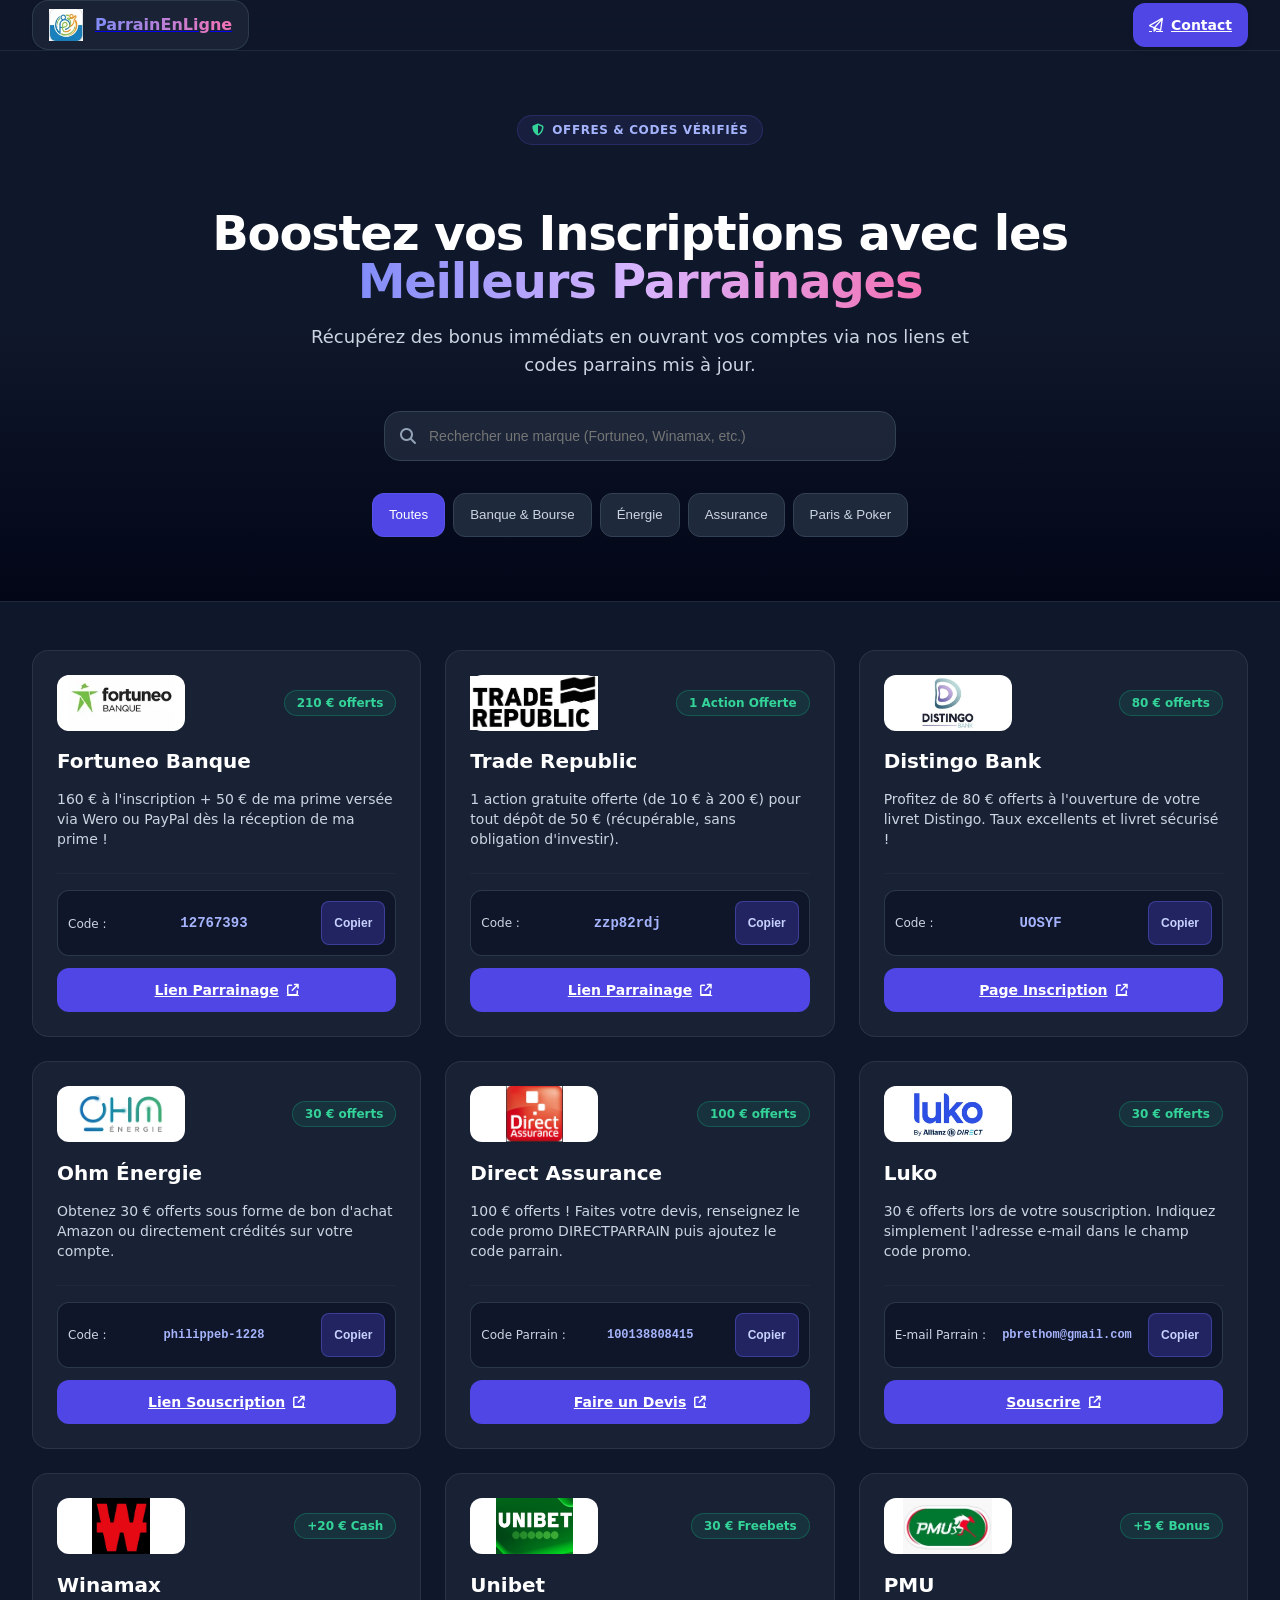
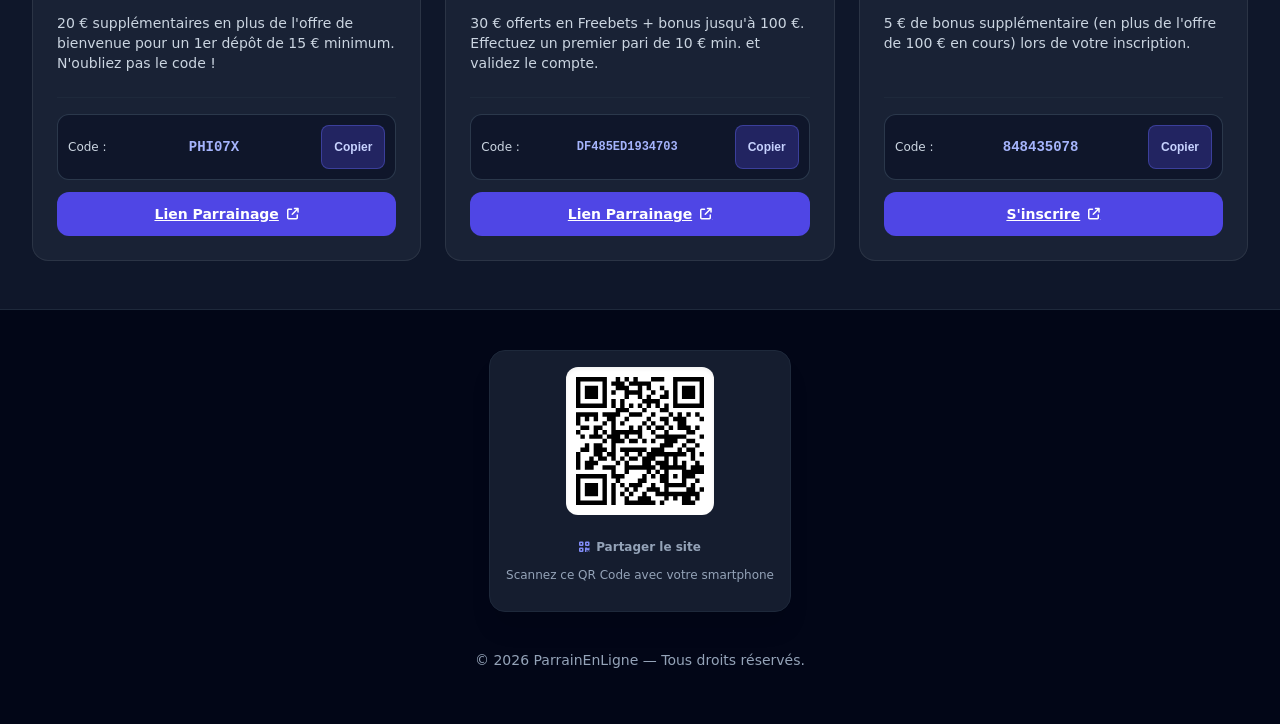
==== index.html @ a060538c "Add files via upload" ====
<!DOCTYPE html>
<html lang="fr" class="scroll-smooth">
<head>
    <meta charset="UTF-8">
    <meta name="viewport" content="width=device-width, initial-scale=1.0">
    <meta name="theme-color" content="#0f172a">
    <meta name="robots" content="index, follow, max-image-preview:large, max-snippet:-1, max-video-preview:-1">
    
    <!-- Sécurité CSP structurée -->
    <meta http-equiv="Content-Security-Policy" content="default-src 'self'; script-src 'self' 'unsafe-inline'; style-src 'self' 'unsafe-inline' https://fonts.googleapis.com https://cdnjs.cloudflare.com; font-src 'self' https://fonts.gstatic.com https://cdnjs.cloudflare.com; img-src 'self' data: https:;">
    
    <!-- URL Canonique & Favicon -->
    <link rel="canonical" href="https://pbrethomnoosfr-svg.github.io/parrainenligne/">
    <link rel="icon" href="Pictures/MonLogo_parrainenligne.webp" type="image/webp">
        
    <title>ParrainEnLigne — Codes Parrains &amp; Liens de Parrainage Vérifiés</title>
    
    <meta name="description" content="Trouvez les meilleurs codes parrains et liens de parrainage vérifiés. Obtenez des primes d'inscription et bonus exclusifs sur Fortuneo, Trade Republic, Winamax, etc.">
    <meta name="keywords" content="parrainage, codes parrains, liens de parrainage, offre de parrainage, code parrainage, bonus parrainage, parrainage en ligne, bons plans parrainage">
    
    <meta property="og:type" content="website">
    <meta property="og:locale" content="fr_FR">
    <meta property="og:site_name" content="ParrainEnLigne">
    <meta property="og:title" content="ParrainEnLigne — Codes Parrains &amp; Liens de Parrainage Vérifiés">
    <meta property="og:description" content="Profitez des meilleurs bonus d'inscription grâce à nos codes parrains et liens de parrainage vérifiés à 100 %.">
    <meta property="og:url" content="https://pbrethomnoosfr-svg.github.io/parrainenligne/">
    
    <!-- Preload LCP Logo -->
    <link rel="preload" as="image" href="Pictures/MonLogo_parrainenligne.webp" type="image/webp">

    <!-- Préconnexions CDN -->
    <link rel="preconnect" href="https://fonts.googleapis.com">
    <link rel="preconnect" href="https://fonts.gstatic.com" crossorigin>
    <link rel="preconnect" href="https://cdnjs.cloudflare.com">

    <!-- Chargement Asynchrone des Polices et Icônes -->
    <link rel="stylesheet" href="https://fonts.googleapis.com/css2?family=Plus+Jakarta+Sans:wght@400;500;600;700;800&amp;display=swap" media="print" onload="this.media='all'">
    <noscript><link rel="stylesheet" href="https://fonts.googleapis.com/css2?family=Plus+Jakarta+Sans:wght@400;500;600;700;800&amp;display=swap"></noscript>

    <link rel="stylesheet" href="https://cdnjs.cloudflare.com/ajax/libs/font-awesome/6.4.0/css/all.min.css" media="print" onload="this.media='all'">
    <noscript><link rel="stylesheet" href="https://cdnjs.cloudflare.com/aria/libs/font-awesome/6.4.0/css/all.min.css"></noscript>

    <!-- Données Structurées JSON-LD -->
    <script type="application/ld+json">
    {
      "@context": "https://schema.org",
      "@type": "WebSite",
      "name": "ParrainEnLigne",
      "url": "https://pbrethomnoosfr-svg.github.io/parrainenligne/",
      "description": "Plateforme de codes parrains, offres et liens de parrainage vérifiés.",
      "inLanguage": "fr-FR"
    }
    </script>

    <!-- CSS critique inliné -->
    <style>
        *, ::before, ::after { box-sizing: border-box; border-width: 0; border-style: solid; border-color: #e2e8f0; }
        html { line-height: 1.5; -webkit-text-size-adjust: 100%; font-family: 'Plus Jakarta Sans', system-ui, -apple-system, sans-serif; }
        body { margin: 0; line-height: inherit; background-color: #0f172a; color: #f1f5f9; min-height: 100vh; display: flex; flex-direction: column; }
        .scroll-smooth { scroll-behavior: smooth; }
        .glass-card { background: rgba(30, 41, 59, 0.7); backdrop-filter: blur(12px); -webkit-backdrop-filter: blur(12px); border: 1px solid rgba(255, 255, 255, 0.08); }
        .toast { transform: translateY(100%); opacity: 0; transition: all 0.3s cubic-bezier(0.68, -0.55, 0.265, 1.55); }
        .toast.show { transform: translateY(0); opacity: 1; }
        
        /* Cibles tactiles optimisées mobile (A11y) */
        .touch-target { min-height: 44px; display: inline-flex; align-items: center; justify-content: center; }

        /* Utilitaires CSS */
        .fixed { position: fixed; } .sticky { position: sticky; } .relative { position: relative; } .absolute { position: absolute; }
        .top-0 { top: 0; } .bottom-6 { bottom: 1.5rem; } .right-6 { right: 1.5rem; } .left-4 { left: 1rem; } .top-1\/2 { top: 50%; } .-translate-y-1\/2 { transform: translateY(-50%); }
        .z-10 { z-index: 10; } .z-40 { z-index: 40; } .z-50 { z-index: 50; }
        .flex { display: flex; } .inline-flex { display: inline-flex; } .grid { display: grid; } .hidden { display: none; }
        .flex-col { flex-direction: column; } .flex-wrap { flex-wrap: wrap; } .flex-1 { flex: 1 1 0%; }
        .items-center { align-items: center; } .justify-between { justify-content: space-between; } .justify-center { justify-content: center; }
        .gap-1\.5 { gap: 0.375rem; } .gap-2 { gap: 0.5rem; } .gap-3 { gap: 0.75rem; } .gap-6 { gap: 1.5rem; }
        .w-full { width: 100%; } .w-auto { width: auto; } .w-32 { width: 8rem; } .h-8 { height: 2rem; } .h-14 { height: 3.5rem; } .h-32 { height: 8rem; } .min-h-screen { min-height: 100vh; }
        .max-w-xs { max-width: 20rem; } .max-w-lg { max-width: 32rem; } .max-w-2xl { max-width: 42rem; } .max-w-7xl { max-width: 80rem; } .mx-auto { margin-left: auto; margin-right: auto; }
        .p-2 { padding: 0.5rem; } .p-2\.5 { padding: 0.625rem; } .p-4 { padding: 1rem; } .p-6 { padding: 1.5rem; }
        .px-3 { padding-left: 0.75rem; padding-right: 0.75rem; } .px-3\.5 { padding-left: 0.875rem; padding-right: 0.875rem; } .px-4 { padding-left: 1rem; padding-right: 1rem; } .px-5 { padding-left: 1.25rem; padding-right: 1.25rem; }
        .py-1 { padding-top: 0.25rem; padding-bottom: 0.25rem; } .py-1\.5 { padding-top: 0.375rem; padding-bottom: 0.375rem; } .py-2 { padding-top: 0.5rem; padding-bottom: 0.5rem; } .py-2\.5 { padding-top: 0.625rem; padding-bottom: 0.625rem; } .py-3 { padding-top: 0.75rem; padding-bottom: 0.75rem; } .py-3\.5 { padding-top: 0.875rem; padding-bottom: 0.875rem; } .py-10 { padding-top: 2.5rem; padding-bottom: 2.5rem; } .py-12 { padding-top: 3rem; padding-bottom: 3rem; }
        .pt-4 { padding-top: 1rem; } .pl-11 { padding-left: 2.75rem; } .pr-4 { padding-right: 1rem; }
        .mb-2 { margin-bottom: 0.5rem; } .mb-4 { margin-bottom: 1rem; } .mb-6 { margin-bottom: 1.5rem; } .mb-8 { margin-bottom: 2rem; } .mt-0\.5 { margin-top: 0.125rem; }
        .space-y-3 > :not([hidden]) ~ :not([hidden]) { margin-top: 0.75rem; }
        .bg-slate-900 { background-color: #0f172a; } .bg-slate-900\/80 { background-color: rgba(15, 23, 42, 0.8); } .bg-slate-900\/90 { background-color: rgba(15, 23, 42, 0.9); }
        .bg-slate-950 { background-color: #020617; } .bg-slate-800 { background-color: #1e293b; } .bg-slate-800\/80 { background-color: rgba(30, 41, 59, 0.8); } .bg-slate-800\/90 { background-color: rgba(30, 41, 59, 0.9); }
        .bg-white { background-color: #ffffff; } .bg-indigo-600 { background-color: #4f46e5; } .bg-indigo-600\/30 { background-color: rgba(79, 70, 229, 0.3); } .bg-indigo-500\/10 { background-color: rgba(99, 102, 241, 0.1); } .bg-emerald-500 { background-color: #10b981; } .bg-emerald-500\/10 { background-color: rgba(16, 185, 129, 0.1); }
        .hover\:bg-indigo-500:hover { background-color: #6366f1; } .hover\:bg-indigo-600\/50:hover { background-color: rgba(79, 70, 229, 0.5); } .hover\:bg-slate-800:hover { background-color: #1e293b; } .hover\:bg-slate-700:hover { background-color: #334155; }
        .border { border-width: 1px; } .border-b { border-bottom-width: 1px; } .border-t { border-top-width: 1px; }
        .border-slate-800 { border-color: #1e293b; } .border-slate-700 { border-color: #334155; } .border-slate-700\/80 { border-color: rgba(51, 65, 85, 0.8); }
        .border-indigo-500\/20 { border-color: rgba(99, 102, 241, 0.2); } .border-indigo-500\/40 { border-color: rgba(99, 102, 241, 0.4); } .hover\:border-indigo-500\/50:hover { border-color: rgba(99, 102, 241, 0.5); }
        .border-emerald-500\/30 { border-color: rgba(16, 185, 129, 0.3); } .border-emerald-400\/30 { border-color: rgba(52, 211, 153, 0.3); }
        .rounded-lg { border-radius: 0.5rem; } .rounded-xl { border-radius: 0.75rem; } .rounded-2xl { border-radius: 1rem; } .rounded-full { border-radius: 9999px; }
        .text-xs { font-size: 0.75rem; line-height: 1rem; } .text-sm { font-size: 0.875rem; line-height: 1.25rem; } .text-base { font-size: 1rem; line-height: 1.5rem; } .text-lg { font-size: 1.125rem; line-height: 1.75rem; } .text-xl { font-size: 1.25rem; line-height: 1.75rem; } .text-3xl { font-size: 1.875rem; line-height: 2.25rem; }
        .font-semibold { font-weight: 600; } .font-bold { font-weight: 700; } .font-extrabold { font-weight: 800; } .font-mono { font-family: ui-monospace, SFMono-Regular, Menlo, Monaco, Consolas, monospace; }
        .uppercase { text-transform: uppercase; } .tracking-wider { letter-spacing: 0.05em; } .tracking-tight { letter-spacing: -0.025em; } .leading-tight { line-height: 1.25; } .text-center { text-align: center; }
        .text-white { color: #ffffff; } .text-slate-100 { color: #f1f5f9; } .text-slate-300 { color: #cbd5e1; } .text-slate-400 { color: #94a3b8; } .text-slate-500 { color: #64748b; } .text-indigo-200 { color: #c7d2fe; } .text-indigo-300 { color: #a5b4fc; } .text-indigo-400 { color: #818cf8; } .text-emerald-400 { color: #34d399; }
        .hover\:text-indigo-400:hover { color: #818cf8; }
        .bg-gradient-to-b { background-image: linear-gradient(to bottom, var(--tw-gradient-stops)); }
        .bg-gradient-to-r { background-image: linear-gradient(to right, var(--tw-gradient-stops)); }
        .from-slate-900 { --tw-gradient-from: #0f172a; --tw-gradient-stops: var(--tw-gradient-from), var(--tw-gradient-to, rgba(15, 23, 42, 0)); }
        .via-slate-900\/90 { --tw-gradient-stops: var(--tw-gradient-from), rgba(15, 23, 42, 0.9), var(--tw-gradient-to, rgba(15, 23, 42, 0)); }
        .to-slate-950 { --tw-gradient-to: #020617; }
        .from-indigo-400 { --tw-gradient-from: #818cf8; --tw-gradient-stops: var(--tw-gradient-from), var(--tw-gradient-to, rgba(129, 140, 248, 0)); }
        .via-purple-300 { --tw-gradient-stops: var(--tw-gradient-from), #d8b4fe, var(--tw-gradient-to, rgba(216, 180, 254, 0)); }
        .to-pink-400 { --tw-gradient-to: #f472b6; }
        .bg-clip-text { -webkit-background-clip: text; background-clip: text; } .text-transparent { color: transparent; }
        .shadow-sm { box-shadow: 0 1px 2px 0 rgba(0, 0, 0, 0.05); } .shadow-md { box-shadow: 0 4px 6px -1px rgba(0, 0, 0, 0.1); } .shadow-xl { box-shadow: 0 20px 25px -5px rgba(0, 0, 0, 0.1); } .shadow-2xl { box-shadow: 0 25px 50px -12px rgba(0, 0, 0, 0.25); } .shadow-inner { box-shadow: inset 0 2px 4px 0 rgba(0,0,0,0.06); }
        .backdrop-blur-md { backdrop-filter: blur(12px); -webkit-backdrop-filter: blur(12px); }
        .transition { transition-property: color, background-color, border-color, transform, opacity; transition-duration: 150ms; } .duration-300 { transition-duration: 300ms; }
        .object-contain { object-fit: contain; } .sr-only { position: absolute; width: 1px; height: 1px; padding: 0; margin: -1px; overflow: hidden; clip: rect(0, 0, 0, 0); border: 0; }
        .focus\:outline-none:focus { outline: 2px solid transparent; outline-offset: 2px; }
        .focus\:border-indigo-500:focus { border-color: #6366f1; }
        .focus\:ring-2:focus { box-shadow: 0 0 0 2px rgba(99, 102, 241, 0.3); }

        @media (min-width: 640px) {
            .sm\:inline { display: inline; }
            .sm\:px-6 { padding-left: 1.5rem; padding-right: 1.5rem; }
            .sm\:text-5xl { font-size: 3rem; line-height: 1; }
            .sm\:text-sm { font-size: 0.875rem; line-height: 1.25rem; }
            .sm\:text-lg { font-size: 1.125rem; line-height: 1.75rem; }
        }
        @media (min-width: 768px) {
            .md\:flex { display: flex; }
            .md\:grid-cols-2 { grid-template-columns: repeat(2, minmax(0, 1fr)); }
        }
        @media (min-width: 1024px) {
            .lg\:px-8 { padding-left: 2rem; padding-right: 2rem; }
            .lg\:py-16 { padding-top: 4rem; padding-bottom: 4rem; }
            .lg\:grid-cols-3 { grid-template-columns: repeat(3, minmax(0, 1fr)); }
        }
    </style>
</head>
<body class="bg-slate-900 font-sans text-slate-100 min-h-screen flex flex-col">

    <!-- Notification Toast -->
    <div id="toast" class="toast fixed bottom-6 right-6 z-50 bg-emerald-500 text-white px-5 py-3 rounded-2xl shadow-2xl flex items-center gap-3 font-semibold text-sm border border-emerald-400/30" role="status" aria-live="polite">
        <i class="fa-solid fa-circle-check text-lg" aria-hidden="true"></i>
        <span id="toast-message">Code copié !</span>
    </div>

    <!-- Header -->
    <header class="border-b border-slate-800 bg-slate-900/80 backdrop-blur-md sticky top-0 z-40">
        <div class="max-w-7xl mx-auto px-4 sm:px-6 lg:px-8 h-20 flex items-center justify-between">
            <a href="https://pbrethomnoosfr-svg.github.io/parrainenligne/" aria-label="Page d'accueil ParrainEnLigne" class="flex items-center gap-3 bg-slate-800/80 hover:bg-slate-800 border border-slate-700/80 px-4 py-2 rounded-2xl transition shadow-sm touch-target">
                <img src="Pictures/MonLogo_parrainenligne.webp" alt="ParrainEnLigne Logo" width="32" height="32" fetchpriority="high" decoding="async" class="h-8 w-auto object-contain">
                <span class="text-base font-bold bg-gradient-to-r from-indigo-400 to-pink-400 bg-clip-text text-transparent hidden sm:inline">
                    ParrainEnLigne
                </span>
            </a>

            
            <a href="mailto:parrainenligne@gmail.com" class="bg-indigo-600 hover:bg-indigo-500 text-white px-4 py-2.5 rounded-xl text-sm font-bold transition shadow-md shadow-indigo-600/20 flex items-center gap-2 touch-target">
                <i class="fa-regular fa-paper-plane" aria-hidden="true"></i>
                <span class="hidden sm:inline">Contact</span>
            </a>
        </div>
    </header>

    <!-- Hero Section -->
    <section class="relative py-12 lg:py-16 border-b border-slate-800 bg-gradient-to-b from-slate-900 via-slate-900/90 to-slate-950">
        <div class="max-w-7xl mx-auto px-4 sm:px-6 lg:px-8 text-center relative z-10">
            <div class="inline-flex items-center gap-2 px-3.5 py-1.5 rounded-full bg-indigo-500/10 border border-indigo-500/20 text-indigo-300 text-xs font-bold uppercase tracking-wider mb-6">
                <i class="fa-solid fa-shield-halved text-emerald-400" aria-hidden="true"></i>
                Offres &amp; Codes Vérifiés
            </div>
            
            <h1 class="text-3xl sm:text-5xl font-extrabold text-white tracking-tight leading-tight mb-4">
                Boostez vos Inscriptions avec les <br class="hidden sm:inline">
                <span class="bg-gradient-to-r from-indigo-400 via-purple-300 to-pink-400 bg-clip-text text-transparent">
                    Meilleurs Parrainages
                </span>
            </h1>
            
            <p class="text-base sm:text-lg text-slate-300 max-w-2xl mx-auto mb-8">
                Récupérez des bonus immédiats en ouvrant vos comptes via nos liens et codes parrains mis à jour.
            </p>

            <!-- Barre de Recherche -->
            <div class="max-w-lg mx-auto relative mb-8">
                <label for="searchInput" class="sr-only">Rechercher une marque</label>
                <i class="fa-solid fa-magnifying-glass absolute left-4 top-1/2 -translate-y-1/2 text-slate-400" aria-hidden="true"></i>
                <input type="text" id="searchInput" placeholder="Rechercher une marque (Fortuneo, Winamax, etc.)" class="w-full bg-slate-800/90 border border-slate-700 text-white placeholder-slate-400 rounded-2xl py-3.5 pl-11 pr-4 focus:outline-none focus:border-indigo-500 focus:ring-2 focus:ring-indigo-500/30 transition text-sm">
            </div>

            <!-- Filtres par catégorie (A11y: role="group") -->
            <div class="flex flex-wrap justify-center gap-2 text-xs sm:text-sm font-semibold" role="group" aria-label="Filtres par catégorie">
                <button type="button" data-category="all" aria-pressed="true" class="filter-btn active bg-indigo-600 text-white px-4 py-2 rounded-xl border border-indigo-500/40 transition touch-target">
                    Toutes
                </button>
                <button type="button" data-category="banque" aria-pressed="false" class="filter-btn bg-slate-800 text-slate-300 hover:bg-slate-700 px-4 py-2 rounded-xl border border-slate-700 transition touch-target">
                    Banque &amp; Bourse
                </button>
                <button type="button" data-category="energie" aria-pressed="false" class="filter-btn bg-slate-800 text-slate-300 hover:bg-slate-700 px-4 py-2 rounded-xl border border-slate-700 transition touch-target">
                    Énergie
                </button>
                <button type="button" data-category="assurance" aria-pressed="false" class="filter-btn bg-slate-800 text-slate-300 hover:bg-slate-700 px-4 py-2 rounded-xl border border-slate-700 transition touch-target">
                    Assurance
                </button>
                <button type="button" data-category="jeux" aria-pressed="false" class="filter-btn bg-slate-800 text-slate-300 hover:bg-slate-700 px-4 py-2 rounded-xl border border-slate-700 transition touch-target">
                    Paris &amp; Poker
                </button>
            </div>
        </div>
    </section>

    <!-- Offres -->
    <main class="py-12 max-w-7xl mx-auto px-4 sm:px-6 lg:px-8 flex-1">
        <div class="grid grid-cols-1 md:grid-cols-2 lg:grid-cols-3 gap-6" id="offersGrid">
            
            <!-- Fortuneo -->
            <article class="offer-card glass-card rounded-2xl p-6 flex flex-col justify-between hover:border-indigo-500/50 transition duration-300" data-category="banque">
                <div>
                    <div class="flex items-center justify-between mb-4">
                        <div class="bg-white p-2 rounded-xl w-32 h-14 flex items-center justify-center shadow-sm">
                            <img src="Pictures/fortuneo.webp" alt="Logo Fortuneo Banque" width="128" height="56" loading="lazy" decoding="async" class="max-h-full max-w-full object-contain">
                        </div>
                        <span class="bg-emerald-500/10 text-emerald-400 border border-emerald-500/30 text-xs font-bold px-3 py-1 rounded-full">
                            210 € offerts
                        </span>
                    </div>
                    <h2 class="text-xl font-bold text-white mb-2">Fortuneo Banque</h2>
                    <p class="text-slate-300 text-sm mb-6">
                        160 € à l'inscription + 50 € de ma prime versée via Wero ou PayPal dès la réception de ma prime !
                    </p>
                </div>
                <div class="space-y-3 pt-4 border-t border-slate-800">
                    <div class="bg-slate-900/90 border border-slate-700/80 rounded-xl p-2.5 flex items-center justify-between">
                        <span class="text-xs text-slate-300">Code :</span>
                        <code class="font-mono text-indigo-300 font-bold text-sm">12767393</code>
                        <button type="button" data-copy-code="12767393" data-copy-name="Fortuneo" class="copy-btn bg-indigo-600/30 hover:bg-indigo-600/50 text-indigo-200 text-xs font-bold px-3 py-1.5 rounded-lg border border-indigo-500/40 transition touch-target">
                            Copier
                        </button>
                    </div>
                    <a href="https://mabanque.fortuneo.fr/fr/offres-parrainage/offres-parrainage.jsp?origine=PARRAINAGE&amp;codeParrain=12767393" target="_blank" rel="noopener noreferrer" class="w-full bg-indigo-600 hover:bg-indigo-500 text-white font-bold py-2.5 px-4 rounded-xl text-sm flex items-center justify-center gap-2 transition touch-target">
                        Lien Parrainage <i class="fa-solid fa-arrow-up-right-from-square text-xs" aria-hidden="true"></i>
                    </a>
                </div>
            </article>

            <!-- Trade Republic -->
            <article class="offer-card glass-card rounded-2xl p-6 flex flex-col justify-between hover:border-indigo-500/50 transition duration-300" data-category="banque">
                <div>
                    <div class="flex items-center justify-between mb-4">
                        <div class="bg-white p-2 rounded-xl w-32 h-14 flex items-center justify-center shadow-sm">
                            <img src="Pictures/Trade_Republic.webp" alt="Logo Trade Republic" width="128" height="56" loading="lazy" decoding="async" class="max-h-full max-w-full object-contain">
                        </div>
                        <span class="bg-emerald-500/10 text-emerald-400 border border-emerald-500/30 text-xs font-bold px-3 py-1 rounded-full">
                            1 Action Offerte
                        </span>
                    </div>
                    <h2 class="text-xl font-bold text-white mb-2">Trade Republic</h2>
                    <p class="text-slate-300 text-sm mb-6">
                        1 action gratuite offerte (de 10 € à 200 €) pour tout dépôt de 50 € (récupérable, sans obligation d'investir).
                    </p>
                </div>
                <div class="space-y-3 pt-4 border-t border-slate-800">
                    <div class="bg-slate-900/90 border border-slate-700/80 rounded-xl p-2.5 flex items-center justify-between">
                        <span class="text-xs text-slate-300">Code :</span>
                        <code class="font-mono text-indigo-300 font-bold text-sm">zzp82rdj</code>
                        <button type="button" data-copy-code="zzp82rdj" data-copy-name="Trade Republic" class="copy-btn bg-indigo-600/30 hover:bg-indigo-600/50 text-indigo-200 text-xs font-bold px-3 py-1.5 rounded-lg border border-indigo-500/40 transition touch-target">
                            Copier
                        </button>
                    </div>
                    <a href="https://refnocode.trade.re/zzp82rdj" target="_blank" rel="noopener noreferrer" class="w-full bg-indigo-600 hover:bg-indigo-500 text-white font-bold py-2.5 px-4 rounded-xl text-sm flex items-center justify-center gap-2 transition touch-target">
                        Lien Parrainage <i class="fa-solid fa-arrow-up-right-from-square text-xs" aria-hidden="true"></i>
                    </a>
                </div>
            </article>

            <!-- Distingo Bank -->
            <article class="offer-card glass-card rounded-2xl p-6 flex flex-col justify-between hover:border-indigo-500/50 transition duration-300" data-category="banque">
                <div>
                    <div class="flex items-center justify-between mb-4">
                        <div class="bg-white p-2 rounded-xl w-32 h-14 flex items-center justify-center shadow-sm">
                            <img src="Pictures/Distingo_bank.webp" alt="Logo Distingo Bank" width="128" height="56" loading="lazy" decoding="async" class="max-h-full max-w-full object-contain">
                        </div>
                        <span class="bg-emerald-500/10 text-emerald-400 border border-emerald-500/30 text-xs font-bold px-3 py-1 rounded-full">
                            80 € offerts
                        </span>
                    </div>
                    <h2 class="text-xl font-bold text-white mb-2">Distingo Bank</h2>
                    <p class="text-slate-300 text-sm mb-6">
                        Profitez de 80 € offerts à l'ouverture de votre livret Distingo. Taux excellents et livret sécurisé !
                    </p>
                </div>
                <div class="space-y-3 pt-4 border-t border-slate-800">
                    <div class="bg-slate-900/90 border border-slate-700/80 rounded-xl p-2.5 flex items-center justify-between">
                        <span class="text-xs text-slate-300">Code :</span>
                        <code class="font-mono text-indigo-300 font-bold text-sm">UOSYF</code>
                        <button type="button" data-copy-code="UOSYF" data-copy-name="Distingo Bank" class="copy-btn bg-indigo-600/30 hover:bg-indigo-600/50 text-indigo-200 text-xs font-bold px-3 py-1.5 rounded-lg border border-indigo-500/40 transition touch-target">
                            Copier
                        </button>
                    </div>
                    <a href="https://www.psabanque.fr/offres/parrainage" target="_blank" rel="noopener noreferrer" class="w-full bg-indigo-600 hover:bg-indigo-500 text-white font-bold py-2.5 px-4 rounded-xl text-sm flex items-center justify-center gap-2 transition touch-target">
                        Page Inscription <i class="fa-solid fa-arrow-up-right-from-square text-xs" aria-hidden="true"></i>
                    </a>
                </div>
            </article>

            <!-- Ohm Énergie -->
            <article class="offer-card glass-card rounded-2xl p-6 flex flex-col justify-between hover:border-indigo-500/50 transition duration-300" data-category="energie">
                <div>
                    <div class="flex items-center justify-between mb-4">
                        <div class="bg-white p-2 rounded-xl w-32 h-14 flex items-center justify-center shadow-sm">
                            <img src="Pictures/Ohm_Energie.webp" alt="Logo Ohm Énergie" width="128" height="56" loading="lazy" decoding="async" class="max-h-full max-w-full object-contain">
                        </div>
                        <span class="bg-emerald-500/10 text-emerald-400 border border-emerald-500/30 text-xs font-bold px-3 py-1 rounded-full">
                            30 € offerts
                        </span>
                    </div>
                    <h2 class="text-xl font-bold text-white mb-2">Ohm Énergie</h2>
                    <p class="text-slate-300 text-sm mb-6">
                        Obtenez 30 € offerts sous forme de bon d'achat Amazon ou directement crédités sur votre compte.
                    </p>
                </div>
                <div class="space-y-3 pt-4 border-t border-slate-800">
                    <div class="bg-slate-900/90 border border-slate-700/80 rounded-xl p-2.5 flex items-center justify-between">
                        <span class="text-xs text-slate-300">Code :</span>
                        <code class="font-mono text-indigo-300 font-bold text-xs">philippeb-1228</code>
                        <button type="button" data-copy-code="philippeb-1228" data-copy-name="Ohm Énergie" class="copy-btn bg-indigo-600/30 hover:bg-indigo-600/50 text-indigo-200 text-xs font-bold px-3 py-1.5 rounded-lg border border-indigo-500/40 transition touch-target">
                            Copier
                        </button>
                    </div>
                    <a href="https://souscription.ohm-energie.com/?utm_source=ecparrainagemail&amp;parrainage=philippeb-1228" target="_blank" rel="noopener noreferrer" class="w-full bg-indigo-600 hover:bg-indigo-500 text-white font-bold py-2.5 px-4 rounded-xl text-sm flex items-center justify-center gap-2 transition touch-target">
                        Lien Souscription <i class="fa-solid fa-arrow-up-right-from-square text-xs" aria-hidden="true"></i>
                    </a>
                </div>
            </article>

            <!-- Direct Assurance -->
            <article class="offer-card glass-card rounded-2xl p-6 flex flex-col justify-between hover:border-indigo-500/50 transition duration-300" data-category="assurance">
                <div>
                    <div class="flex items-center justify-between mb-4">
                        <div class="bg-white p-2 rounded-xl w-32 h-14 flex items-center justify-center shadow-sm">
                            <img src="Pictures/Direct_Assurance.webp" alt="Logo Direct Assurance" width="128" height="56" loading="lazy" decoding="async" class="max-h-full max-w-full object-contain">
                        </div>
                        <span class="bg-emerald-500/10 text-emerald-400 border border-emerald-500/30 text-xs font-bold px-3 py-1 rounded-full">
                            100 € offerts
                        </span>
                    </div>
                    <h2 class="text-xl font-bold text-white mb-2">Direct Assurance</h2>
                    <p class="text-slate-300 text-sm mb-6">
                        100 € offerts ! Faites votre devis, renseignez le code promo DIRECTPARRAIN puis ajoutez le code parrain.
                    </p>
                </div>
                <div class="space-y-3 pt-4 border-t border-slate-800">
                    <div class="bg-slate-900/90 border border-slate-700/80 rounded-xl p-2.5 flex items-center justify-between">
                        <span class="text-xs text-slate-300">Code Parrain :</span>
                        <code class="font-mono text-indigo-300 font-bold text-xs">100138808415</code>
                        <button type="button" data-copy-code="100138808415" data-copy-name="Direct Assurance" class="copy-btn bg-indigo-600/30 hover:bg-indigo-600/50 text-indigo-200 text-xs font-bold px-3 py-1.5 rounded-lg border border-indigo-500/40 transition touch-target">
                            Copier
                        </button>
                    </div>
                    <a href="https://www.direct-assurance.fr/" target="_blank" rel="noopener noreferrer" class="w-full bg-indigo-600 hover:bg-indigo-500 text-white font-bold py-2.5 px-4 rounded-xl text-sm flex items-center justify-center gap-2 transition touch-target">
                        Faire un Devis <i class="fa-solid fa-arrow-up-right-from-square text-xs" aria-hidden="true"></i>
                    </a>
                </div>
            </article>

            <!-- Luko -->
            <article class="offer-card glass-card rounded-2xl p-6 flex flex-col justify-between hover:border-indigo-500/50 transition duration-300" data-category="assurance">
                <div>
                    <div class="flex items-center justify-between mb-4">
                        <div class="bg-white p-2 rounded-xl w-32 h-14 flex items-center justify-center shadow-sm">
                            <img src="Pictures/Luko.webp" alt="Logo Luko Assurance" width="128" height="56" loading="lazy" decoding="async" class="max-h-full max-w-full object-contain">
                        </div>
                        <span class="bg-emerald-500/10 text-emerald-400 border border-emerald-500/30 text-xs font-bold px-3 py-1 rounded-full">
                            30 € offerts
                        </span>
                    </div>
                    <h2 class="text-xl font-bold text-white mb-2">Luko</h2>
                    <p class="text-slate-300 text-sm mb-6">
                        30 € offerts lors de votre souscription. Indiquez simplement l'adresse e-mail dans le champ code promo.
                    </p>
                </div>
                <div class="space-y-3 pt-4 border-t border-slate-800">
                    <div class="bg-slate-900/90 border border-slate-700/80 rounded-xl p-2.5 flex items-center justify-between">
                        <span class="text-xs text-slate-300">E-mail Parrain :</span>
                        <code class="font-mono text-indigo-300 font-bold text-xs">pbrethom@gmail.com</code>
                        <button type="button" data-copy-code="pbrethom@gmail.com" data-copy-name="Luko" class="copy-btn bg-indigo-600/30 hover:bg-indigo-600/50 text-indigo-200 text-xs font-bold px-3 py-1.5 rounded-lg border border-indigo-500/40 transition touch-target">
                            Copier
                        </button>
                    </div>
                    <a href="https://www.luko.eu/" target="_blank" rel="noopener noreferrer" class="w-full bg-indigo-600 hover:bg-indigo-500 text-white font-bold py-2.5 px-4 rounded-xl text-sm flex items-center justify-center gap-2 transition touch-target">
                        Souscrire <i class="fa-solid fa-arrow-up-right-from-square text-xs" aria-hidden="true"></i>
                    </a>
                </div>
            </article>

            <!-- Winamax -->
            <article class="offer-card glass-card rounded-2xl p-6 flex flex-col justify-between hover:border-indigo-500/50 transition duration-300" data-category="jeux">
                <div>
                    <div class="flex items-center justify-between mb-4">
                        <div class="bg-white p-2 rounded-xl w-32 h-14 flex items-center justify-center shadow-sm">
                            <img src="Pictures/Winamax.webp" alt="Logo Winamax" width="128" height="56" loading="lazy" decoding="async" class="max-h-full max-w-full object-contain">
                        </div>
                        <span class="bg-emerald-500/10 text-emerald-400 border border-emerald-500/30 text-xs font-bold px-3 py-1 rounded-full">
                            +20 € Cash
                        </span>
                    </div>
                    <h2 class="text-xl font-bold text-white mb-2">Winamax</h2>
                    <p class="text-slate-300 text-sm mb-6">
                        20 € supplémentaires en plus de l'offre de bienvenue pour un 1er dépôt de 15 € minimum. N'oubliez pas le code !
                    </p>
                </div>
                <div class="space-y-3 pt-4 border-t border-slate-800">
                    <div class="bg-slate-900/90 border border-slate-700/80 rounded-xl p-2.5 flex items-center justify-between">
                        <span class="text-xs text-slate-300">Code :</span>
                        <code class="font-mono text-indigo-300 font-bold text-sm">PHI07X</code>
                        <button type="button" data-copy-code="PHI07X" data-copy-name="Winamax" class="copy-btn bg-indigo-600/30 hover:bg-indigo-600/50 text-indigo-200 text-xs font-bold px-3 py-1.5 rounded-lg border border-indigo-500/40 transition touch-target">
                            Copier
                        </button>
                    </div>
                    <a href="https://www.winamax.fr/parrain?code=PHI07X" target="_blank" rel="noopener noreferrer" class="w-full bg-indigo-600 hover:bg-indigo-500 text-white font-bold py-2.5 px-4 rounded-xl text-sm flex items-center justify-center gap-2 transition touch-target">
                        Lien Parrainage <i class="fa-solid fa-arrow-up-right-from-square text-xs" aria-hidden="true"></i>
                    </a>
                </div>
            </article>

            <!-- Unibet -->
            <article class="offer-card glass-card rounded-2xl p-6 flex flex-col justify-between hover:border-indigo-500/50 transition duration-300" data-category="jeux">
                <div>
                    <div class="flex items-center justify-between mb-4">
                        <div class="bg-white p-2 rounded-xl w-32 h-14 flex items-center justify-center shadow-sm">
                            <img src="Pictures/Unibet.webp" alt="Logo Unibet" width="128" height="56" loading="lazy" decoding="async" class="max-h-full max-w-full object-contain">
                        </div>
                        <span class="bg-emerald-500/10 text-emerald-400 border border-emerald-500/30 text-xs font-bold px-3 py-1 rounded-full">
                            30 € Freebets
                        </span>
                    </div>
                    <h2 class="text-xl font-bold text-white mb-2">Unibet</h2>
                    <p class="text-slate-300 text-sm mb-6">
                        30 € offerts en Freebets + bonus jusqu'à 100 €. Effectuez un premier pari de 10 € min. et validez le compte.
                    </p>
                </div>
                <div class="space-y-3 pt-4 border-t border-slate-800">
                    <div class="bg-slate-900/90 border border-slate-700/80 rounded-xl p-2.5 flex items-center justify-between">
                        <span class="text-xs text-slate-300">Code :</span>
                        <code class="font-mono text-indigo-300 font-bold text-xs">DF485ED1934703</code>
                        <button type="button" data-copy-code="DF485ED1934703" data-copy-name="Unibet" class="copy-btn bg-indigo-600/30 hover:bg-indigo-600/50 text-indigo-200 text-xs font-bold px-3 py-1.5 rounded-lg border border-indigo-500/40 transition touch-target">
                            Copier
                        </button>
                    </div>
                    <a href="https://www.unibet.fr/inscription/?campaign=20726&amp;parrain=DF485ED1934703" target="_blank" rel="noopener noreferrer" class="w-full bg-indigo-600 hover:bg-indigo-500 text-white font-bold py-2.5 px-4 rounded-xl text-sm flex items-center justify-center gap-2 transition touch-target">
                        Lien Parrainage <i class="fa-solid fa-arrow-up-right-from-square text-xs" aria-hidden="true"></i>
                    </a>
                </div>
            </article>

            <!-- PMU -->
            <article class="offer-card glass-card rounded-2xl p-6 flex flex-col justify-between hover:border-indigo-500/50 transition duration-300" data-category="jeux">
                <div>
                    <div class="flex items-center justify-between mb-4">
                        <div class="bg-white p-2 rounded-xl w-32 h-14 flex items-center justify-center shadow-sm">
                            <img src="Pictures/PMU.webp" alt="Logo PMU" width="128" height="56" loading="lazy" decoding="async" class="max-h-full max-w-full object-contain">
                        </div>
                        <span class="bg-emerald-500/10 text-emerald-400 border border-emerald-500/30 text-xs font-bold px-3 py-1 rounded-full">
                            +5 € Bonus
                        </span>
                    </div>
                    <h2 class="text-xl font-bold text-white mb-2">PMU</h2>
                    <p class="text-slate-300 text-sm mb-6">
                        5 € de bonus supplémentaire (en plus de l'offre de 100 € en cours) lors de votre inscription.
                    </p>
                </div>
                <div class="space-y-3 pt-4 border-t border-slate-800">
                    <div class="bg-slate-900/90 border border-slate-700/80 rounded-xl p-2.5 flex items-center justify-between">
                        <span class="text-xs text-slate-300">Code :</span>
                        <code class="font-mono text-indigo-300 font-bold text-sm">848435078</code>
                        <button type="button" data-copy-code="848435078" data-copy-name="PMU" class="copy-btn bg-indigo-600/30 hover:bg-indigo-600/50 text-indigo-200 text-xs font-bold px-3 py-1.5 rounded-lg border border-indigo-500/40 transition touch-target">
                            Copier
                        </button>
                    </div>
                    <a href="https://www.pmu.fr/" target="_blank" rel="noopener noreferrer" class="w-full bg-indigo-600 hover:bg-indigo-500 text-white font-bold py-2.5 px-4 rounded-xl text-sm flex items-center justify-center gap-2 transition touch-target">
                        S'inscrire <i class="fa-solid fa-arrow-up-right-from-square text-xs" aria-hidden="true"></i>
                    </a>
                </div>
            </article>

        </div>
    </main>

    <!-- Footer -->
    <footer class="border-t border-slate-800 bg-slate-950 py-10 text-center text-slate-400 text-sm">
        <div class="max-w-7xl mx-auto px-4 flex flex-col items-center gap-6">
            
            <div class="glass-card p-4 rounded-2xl flex flex-col items-center gap-3 border border-slate-800 shadow-xl max-w-xs">
                <div class="bg-white p-2.5 rounded-xl shadow-inner flex items-center justify-center">
                    <img src="Pictures/qrcode.svg" alt="QR Code ParrainEnLigne" width="128" height="128" loading="lazy" decoding="async" class="w-32 h-32 object-contain">
                </div>
                <div class="text-center">
                    <p class="text-xs font-semibold text-slate-200 flex items-center justify-center gap-1.5">
                        <i class="fa-solid fa-qrcode text-indigo-400" aria-hidden="true"></i> Partager le site
                    </p>
                    <p class="text-xs text-slate-400 mt-0.5">Scannez ce QR Code avec votre smartphone</p>
                </div>
            </div>

            <p>&copy; 2026 ParrainEnLigne — Tous droits réservés.</p>
        </div>
    </footer>

    <!-- JavaScript Nettoyé & Optimisé -->
    <script>
        document.addEventListener('DOMContentLoaded', () => {
            let currentCategory = 'all';
            let debounceTimer = null;
            let toastTimer = null;

            const filterButtons = document.querySelectorAll('.filter-btn');
            const navCategoryButtons = document.querySelectorAll('[data-nav-category]');
            const searchInput = document.getElementById('searchInput');
            const cards = document.querySelectorAll('.offer-card');
            const copyButtons = document.querySelectorAll('.copy-btn');
            const toast = document.getElementById('toast');
            const toastMessage = document.getElementById('toast-message');

            function applyFilters() {
                const query = searchInput ? searchInput.value.toLowerCase().trim() : '';

                cards.forEach(card => {
                    const matchesCategory = (currentCategory === 'all' || card.dataset.category === currentCategory);
                    const matchesSearch = !query || card.textContent.toLowerCase().includes(query);

                    card.style.display = (matchesCategory && matchesSearch) ? 'flex' : 'none';
                });
            }

            function filterCategory(category) {
                currentCategory = category;

                filterButtons.forEach(btn => {
                    const isSelected = btn.dataset.category === category;
                    btn.setAttribute('aria-pressed', isSelected ? 'true' : 'false');
                    if (isSelected) {
                        btn.classList.add('bg-indigo-600', 'text-white');
                        btn.classList.remove('bg-slate-800', 'text-slate-300');
                    } else {
                        btn.classList.remove('bg-indigo-600', 'text-white');
                        btn.classList.add('bg-slate-800', 'text-slate-300');
                    }
                });

                applyFilters();
            }

            filterButtons.forEach(btn => {
                btn.addEventListener('click', () => filterCategory(btn.dataset.category));
            });

            navCategoryButtons.forEach(btn => {
                btn.addEventListener('click', () => {
                    filterCategory(btn.dataset.navCategory);
                    const offersGrid = document.getElementById('offersGrid');
                    if (offersGrid) {
                        offersGrid.scrollIntoView({ behavior: 'smooth' });
                    }
                });
            });

            if (searchInput) {
                searchInput.addEventListener('input', () => {
                    clearTimeout(debounceTimer);
                    debounceTimer = setTimeout(applyFilters, 100);
                });
            }

            copyButtons.forEach(btn => {
                btn.addEventListener('click', () => {
                    const code = btn.dataset.copyCode;
                    const name = btn.dataset.copyName;

                    if (!code) return;

                    navigator.clipboard.writeText(code).then(() => {
                        if (toast && toastMessage) {
                            toastMessage.textContent = `Code ${name || ''} copié dans le presse-papier !`;
                            toast.classList.add('show');

                            clearTimeout(toastTimer);
                            toastTimer = setTimeout(() => {
                                toast.classList.remove('show');
                            }, 3000);
                        }
                    }).catch(err => {
                        console.error('Erreur de copie :', err);
                    });
                });
            });
        });
    </script>
</body>
</html>
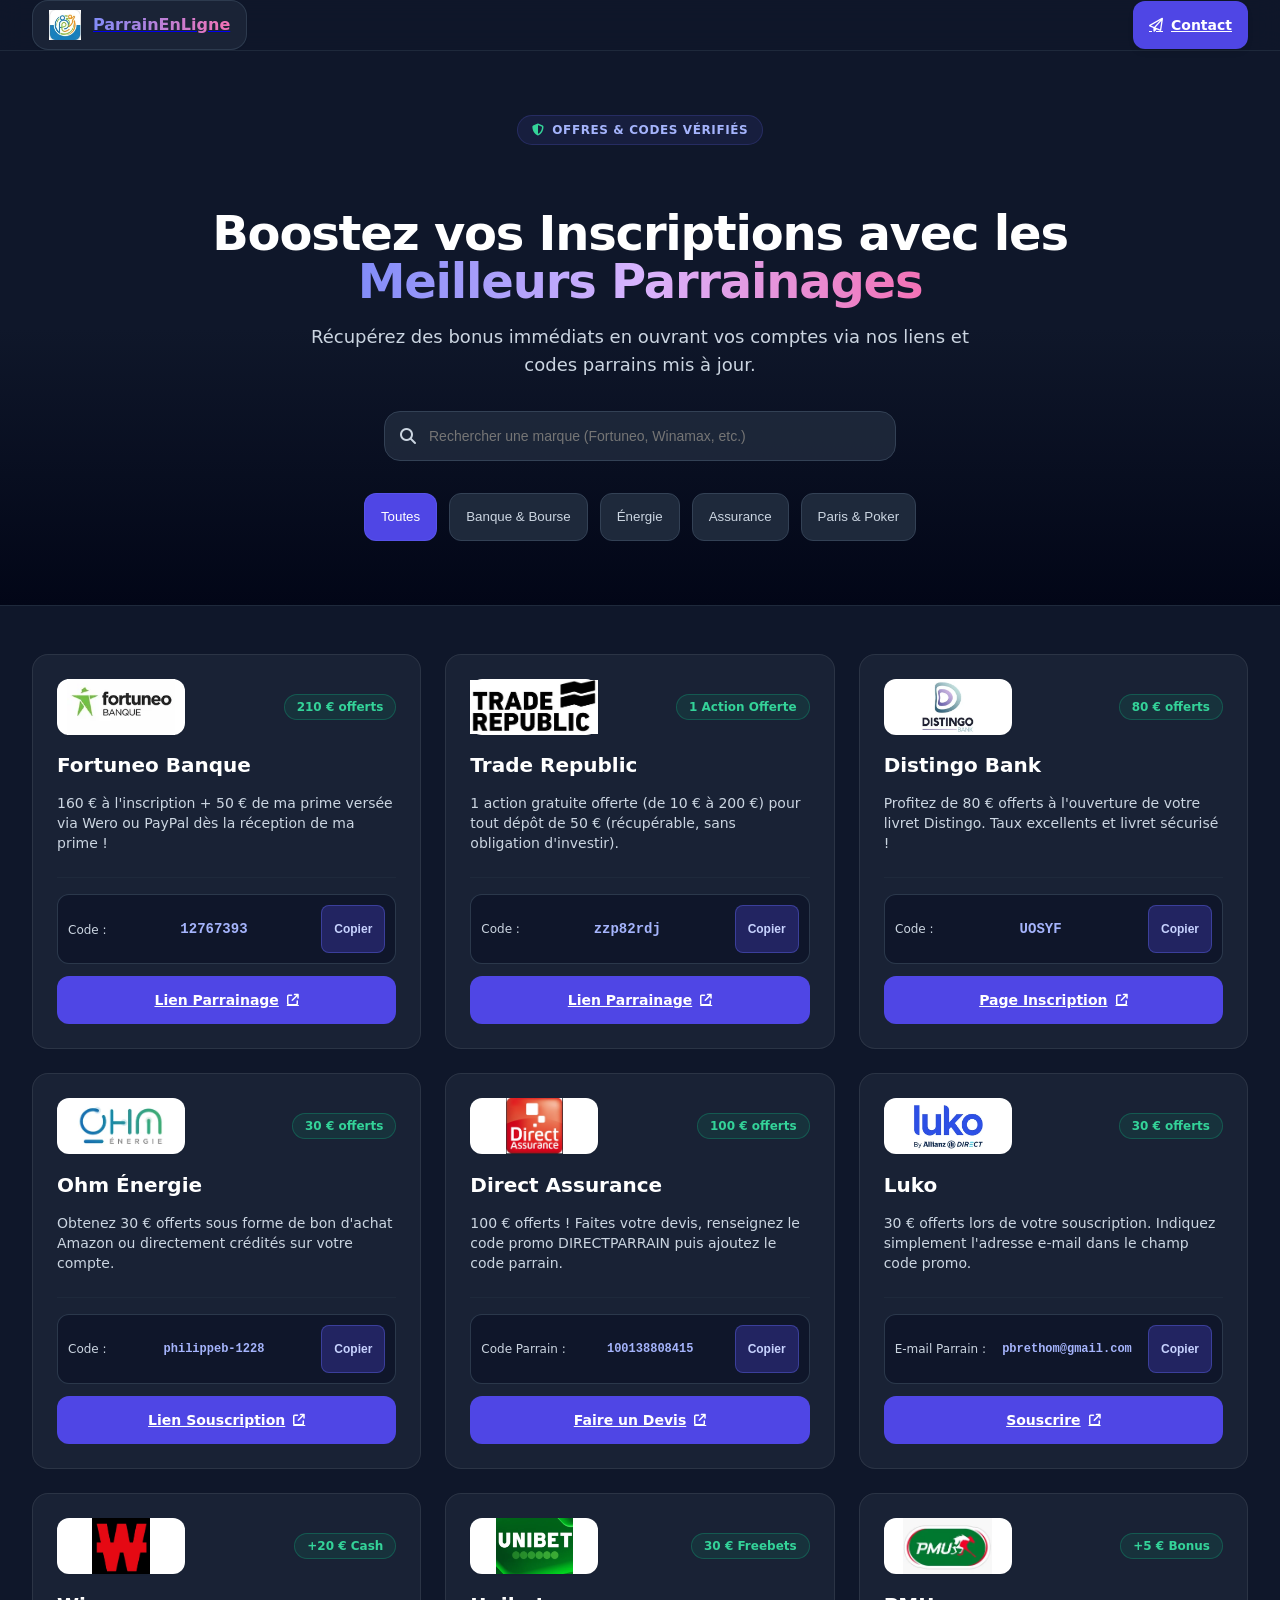
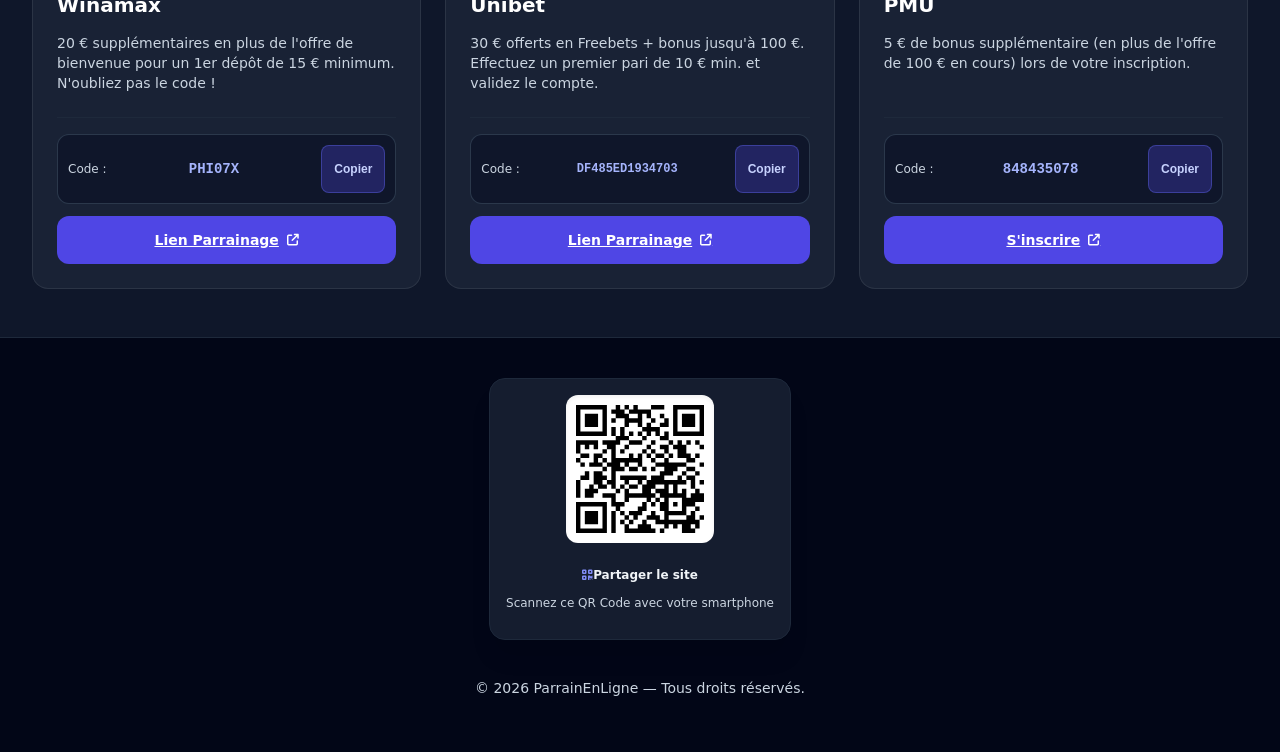
==== commit 828a4d51: "Add files via upload" ====
--- a/index.html
+++ b/index.html
@@ -6,10 +6,10 @@
     <meta name="theme-color" content="#0f172a">
     <meta name="robots" content="index, follow, max-image-preview:large, max-snippet:-1, max-video-preview:-1">
     
-    <!-- Sécurité CSP structurée -->
+    <!-- Security CSP Header -->
     <meta http-equiv="Content-Security-Policy" content="default-src 'self'; script-src 'self' 'unsafe-inline'; style-src 'self' 'unsafe-inline' https://fonts.googleapis.com https://cdnjs.cloudflare.com; font-src 'self' https://fonts.gstatic.com https://cdnjs.cloudflare.com; img-src 'self' data: https:;">
     
-    <!-- URL Canonique & Favicon -->
+    <!-- Canonical URL & Favicon -->
     <link rel="canonical" href="https://pbrethomnoosfr-svg.github.io/parrainenligne/">
     <link rel="icon" href="Pictures/MonLogo_parrainenligne.webp" type="image/webp">
         
@@ -25,22 +25,19 @@
     <meta property="og:description" content="Profitez des meilleurs bonus d'inscription grâce à nos codes parrains et liens de parrainage vérifiés à 100 %.">
     <meta property="og:url" content="https://pbrethomnoosfr-svg.github.io/parrainenligne/">
     
-    <!-- Preload LCP Logo -->
+    <!-- Preload LCP Asset -->
     <link rel="preload" as="image" href="Pictures/MonLogo_parrainenligne.webp" type="image/webp">
 
-    <!-- Préconnexions CDN -->
+    <!-- Preconnect CDNs -->
     <link rel="preconnect" href="https://fonts.googleapis.com">
     <link rel="preconnect" href="https://fonts.gstatic.com" crossorigin>
     <link rel="preconnect" href="https://cdnjs.cloudflare.com">
 
-    <!-- Chargement Asynchrone des Polices et Icônes -->
-    <link rel="stylesheet" href="https://fonts.googleapis.com/css2?family=Plus+Jakarta+Sans:wght@400;500;600;700;800&amp;display=swap" media="print" onload="this.media='all'">
-    <noscript><link rel="stylesheet" href="https://fonts.googleapis.com/css2?family=Plus+Jakarta+Sans:wght@400;500;600;700;800&amp;display=swap"></noscript>
-
-    <link rel="stylesheet" href="https://cdnjs.cloudflare.com/ajax/libs/font-awesome/6.4.0/css/all.min.css" media="print" onload="this.media='all'">
-    <noscript><link rel="stylesheet" href="https://cdnjs.cloudflare.com/aria/libs/font-awesome/6.4.0/css/all.min.css"></noscript>
-
-    <!-- Données Structurées JSON-LD -->
+    <!-- Non-blocking Fonts & Icons Loading -->
+    <link rel="stylesheet" href="https://fonts.googleapis.com/css2?family=Plus+Jakarta+Sans:wght@400;500;600;700;800&amp;display=swap">
+    <link rel="stylesheet" href="https://cdnjs.cloudflare.com/ajax/libs/font-awesome/6.4.0/css/all.min.css">
+
+    <!-- JSON-LD Structured Data -->
     <script type="application/ld+json">
     {
       "@context": "https://schema.org",
@@ -52,7 +49,7 @@
     }
     </script>
 
-    <!-- CSS critique inliné -->
+    <!-- Critical Inlined CSS -->
     <style>
         *, ::before, ::after { box-sizing: border-box; border-width: 0; border-style: solid; border-color: #e2e8f0; }
         html { line-height: 1.5; -webkit-text-size-adjust: 100%; font-family: 'Plus Jakarta Sans', system-ui, -apple-system, sans-serif; }
@@ -62,17 +59,17 @@
         .toast { transform: translateY(100%); opacity: 0; transition: all 0.3s cubic-bezier(0.68, -0.55, 0.265, 1.55); }
         .toast.show { transform: translateY(0); opacity: 1; }
         
-        /* Cibles tactiles optimisées mobile (A11y) */
-        .touch-target { min-height: 44px; display: inline-flex; align-items: center; justify-content: center; }
-
-        /* Utilitaires CSS */
+        /* Optimized Mobile Tap Targets (Min 48px for Lighthouse Mobile) */
+        .touch-target { min-height: 48px; min-width: 48px; display: inline-flex; align-items: center; justify-content: center; }
+
+        /* Utility CSS */
         .fixed { position: fixed; } .sticky { position: sticky; } .relative { position: relative; } .absolute { position: absolute; }
         .top-0 { top: 0; } .bottom-6 { bottom: 1.5rem; } .right-6 { right: 1.5rem; } .left-4 { left: 1rem; } .top-1\/2 { top: 50%; } .-translate-y-1\/2 { transform: translateY(-50%); }
         .z-10 { z-index: 10; } .z-40 { z-index: 40; } .z-50 { z-index: 50; }
         .flex { display: flex; } .inline-flex { display: inline-flex; } .grid { display: grid; } .hidden { display: none; }
         .flex-col { flex-direction: column; } .flex-wrap { flex-wrap: wrap; } .flex-1 { flex: 1 1 0%; }
         .items-center { align-items: center; } .justify-between { justify-content: space-between; } .justify-center { justify-content: center; }
-        .gap-1\.5 { gap: 0.375rem; } .gap-2 { gap: 0.5rem; } .gap-3 { gap: 0.75rem; } .gap-6 { gap: 1.5rem; }
+        .gap-2 { gap: 0.5rem; } .gap-3 { gap: 0.75rem; } .gap-6 { gap: 1.5rem; }
         .w-full { width: 100%; } .w-auto { width: auto; } .w-32 { width: 8rem; } .h-8 { height: 2rem; } .h-14 { height: 3.5rem; } .h-32 { height: 8rem; } .min-h-screen { min-height: 100vh; }
         .max-w-xs { max-width: 20rem; } .max-w-lg { max-width: 32rem; } .max-w-2xl { max-width: 42rem; } .max-w-7xl { max-width: 80rem; } .mx-auto { margin-left: auto; margin-right: auto; }
         .p-2 { padding: 0.5rem; } .p-2\.5 { padding: 0.625rem; } .p-4 { padding: 1rem; } .p-6 { padding: 1.5rem; }
@@ -93,7 +90,7 @@
         .text-xs { font-size: 0.75rem; line-height: 1rem; } .text-sm { font-size: 0.875rem; line-height: 1.25rem; } .text-base { font-size: 1rem; line-height: 1.5rem; } .text-lg { font-size: 1.125rem; line-height: 1.75rem; } .text-xl { font-size: 1.25rem; line-height: 1.75rem; } .text-3xl { font-size: 1.875rem; line-height: 2.25rem; }
         .font-semibold { font-weight: 600; } .font-bold { font-weight: 700; } .font-extrabold { font-weight: 800; } .font-mono { font-family: ui-monospace, SFMono-Regular, Menlo, Monaco, Consolas, monospace; }
         .uppercase { text-transform: uppercase; } .tracking-wider { letter-spacing: 0.05em; } .tracking-tight { letter-spacing: -0.025em; } .leading-tight { line-height: 1.25; } .text-center { text-align: center; }
-        .text-white { color: #ffffff; } .text-slate-100 { color: #f1f5f9; } .text-slate-300 { color: #cbd5e1; } .text-slate-400 { color: #94a3b8; } .text-slate-500 { color: #64748b; } .text-indigo-200 { color: #c7d2fe; } .text-indigo-300 { color: #a5b4fc; } .text-indigo-400 { color: #818cf8; } .text-emerald-400 { color: #34d399; }
+        .text-white { color: #ffffff; } .text-slate-100 { color: #f1f5f9; } .text-slate-300 { color: #cbd5e1; } .text-indigo-200 { color: #c7d2fe; } .text-indigo-300 { color: #a5b4fc; } .text-indigo-400 { color: #818cf8; } .text-emerald-400 { color: #34d399; }
         .hover\:text-indigo-400:hover { color: #818cf8; }
         .bg-gradient-to-b { background-image: linear-gradient(to bottom, var(--tw-gradient-stops)); }
         .bg-gradient-to-r { background-image: linear-gradient(to right, var(--tw-gradient-stops)); }
@@ -112,6 +109,7 @@
         .focus\:border-indigo-500:focus { border-color: #6366f1; }
         .focus\:ring-2:focus { box-shadow: 0 0 0 2px rgba(99, 102, 241, 0.3); }
 
+        /* Responsive breakpoints */
         @media (min-width: 640px) {
             .sm\:inline { display: inline; }
             .sm\:px-6 { padding-left: 1.5rem; padding-right: 1.5rem; }
@@ -142,14 +140,13 @@
     <header class="border-b border-slate-800 bg-slate-900/80 backdrop-blur-md sticky top-0 z-40">
         <div class="max-w-7xl mx-auto px-4 sm:px-6 lg:px-8 h-20 flex items-center justify-between">
             <a href="https://pbrethomnoosfr-svg.github.io/parrainenligne/" aria-label="Page d'accueil ParrainEnLigne" class="flex items-center gap-3 bg-slate-800/80 hover:bg-slate-800 border border-slate-700/80 px-4 py-2 rounded-2xl transition shadow-sm touch-target">
-                <img src="Pictures/MonLogo_parrainenligne.webp" alt="ParrainEnLigne Logo" width="32" height="32" fetchpriority="high" decoding="async" class="h-8 w-auto object-contain">
+                <img src="Pictures/MonLogo_parrainenligne.webp" alt="ParrainEnLigne Logo" width="32" height="32" fetchpriority="high" decoding="async" class="h-8 w-auto object-contain" style="aspect-ratio: 1/1;">
                 <span class="text-base font-bold bg-gradient-to-r from-indigo-400 to-pink-400 bg-clip-text text-transparent hidden sm:inline">
                     ParrainEnLigne
                 </span>
             </a>
 
-            
-            <a href="mailto:parrainenligne@gmail.com" class="bg-indigo-600 hover:bg-indigo-500 text-white px-4 py-2.5 rounded-xl text-sm font-bold transition shadow-md shadow-indigo-600/20 flex items-center gap-2 touch-target">
+            <a href="mailto:parrainenligne@gmail.com" class="bg-indigo-600 hover:bg-indigo-500 text-white px-4 py-2.5 rounded-xl text-sm font-bold transition shadow-md shadow-indigo-600/20 flex items-center gap-2 touch-target" aria-label="Contacter ParrainEnLigne par e-mail">
                 <i class="fa-regular fa-paper-plane" aria-hidden="true"></i>
                 <span class="hidden sm:inline">Contact</span>
             </a>
@@ -175,35 +172,35 @@
                 Récupérez des bonus immédiats en ouvrant vos comptes via nos liens et codes parrains mis à jour.
             </p>
 
-            <!-- Barre de Recherche -->
+            <!-- Search Bar -->
             <div class="max-w-lg mx-auto relative mb-8">
                 <label for="searchInput" class="sr-only">Rechercher une marque</label>
-                <i class="fa-solid fa-magnifying-glass absolute left-4 top-1/2 -translate-y-1/2 text-slate-400" aria-hidden="true"></i>
-                <input type="text" id="searchInput" placeholder="Rechercher une marque (Fortuneo, Winamax, etc.)" class="w-full bg-slate-800/90 border border-slate-700 text-white placeholder-slate-400 rounded-2xl py-3.5 pl-11 pr-4 focus:outline-none focus:border-indigo-500 focus:ring-2 focus:ring-indigo-500/30 transition text-sm">
+                <i class="fa-solid fa-magnifying-glass absolute left-4 top-1/2 -translate-y-1/2 text-slate-300" aria-hidden="true"></i>
+                <input type="text" id="searchInput" placeholder="Rechercher une marque (Fortuneo, Winamax, etc.)" class="w-full bg-slate-800/90 border border-slate-700 text-white placeholder-slate-300 rounded-2xl py-3.5 pl-11 pr-4 focus:outline-none focus:border-indigo-500 focus:ring-2 focus:ring-indigo-500/30 transition text-sm">
             </div>
 
-            <!-- Filtres par catégorie (A11y: role="group") -->
-            <div class="flex flex-wrap justify-center gap-2 text-xs sm:text-sm font-semibold" role="group" aria-label="Filtres par catégorie">
-                <button type="button" data-category="all" aria-pressed="true" class="filter-btn active bg-indigo-600 text-white px-4 py-2 rounded-xl border border-indigo-500/40 transition touch-target">
+            <!-- Category Filters -->
+            <div class="flex flex-wrap justify-center gap-3 text-xs sm:text-sm font-semibold" role="group" aria-label="Filtres par catégorie">
+                <button type="button" data-category="all" aria-pressed="true" class="filter-btn active bg-indigo-600 text-white px-4 py-2.5 rounded-xl border border-indigo-500/40 transition touch-target">
                     Toutes
                 </button>
-                <button type="button" data-category="banque" aria-pressed="false" class="filter-btn bg-slate-800 text-slate-300 hover:bg-slate-700 px-4 py-2 rounded-xl border border-slate-700 transition touch-target">
+                <button type="button" data-category="banque" aria-pressed="false" class="filter-btn bg-slate-800 text-slate-300 hover:bg-slate-700 px-4 py-2.5 rounded-xl border border-slate-700 transition touch-target">
                     Banque &amp; Bourse
                 </button>
-                <button type="button" data-category="energie" aria-pressed="false" class="filter-btn bg-slate-800 text-slate-300 hover:bg-slate-700 px-4 py-2 rounded-xl border border-slate-700 transition touch-target">
+                <button type="button" data-category="energie" aria-pressed="false" class="filter-btn bg-slate-800 text-slate-300 hover:bg-slate-700 px-4 py-2.5 rounded-xl border border-slate-700 transition touch-target">
                     Énergie
                 </button>
-                <button type="button" data-category="assurance" aria-pressed="false" class="filter-btn bg-slate-800 text-slate-300 hover:bg-slate-700 px-4 py-2 rounded-xl border border-slate-700 transition touch-target">
+                <button type="button" data-category="assurance" aria-pressed="false" class="filter-btn bg-slate-800 text-slate-300 hover:bg-slate-700 px-4 py-2.5 rounded-xl border border-slate-700 transition touch-target">
                     Assurance
                 </button>
-                <button type="button" data-category="jeux" aria-pressed="false" class="filter-btn bg-slate-800 text-slate-300 hover:bg-slate-700 px-4 py-2 rounded-xl border border-slate-700 transition touch-target">
+                <button type="button" data-category="jeux" aria-pressed="false" class="filter-btn bg-slate-800 text-slate-300 hover:bg-slate-700 px-4 py-2.5 rounded-xl border border-slate-700 transition touch-target">
                     Paris &amp; Poker
                 </button>
             </div>
         </div>
     </section>
 
-    <!-- Offres -->
+    <!-- Offers Section -->
     <main class="py-12 max-w-7xl mx-auto px-4 sm:px-6 lg:px-8 flex-1">
         <div class="grid grid-cols-1 md:grid-cols-2 lg:grid-cols-3 gap-6" id="offersGrid">
             
@@ -212,7 +209,7 @@
                 <div>
                     <div class="flex items-center justify-between mb-4">
                         <div class="bg-white p-2 rounded-xl w-32 h-14 flex items-center justify-center shadow-sm">
-                            <img src="Pictures/fortuneo.webp" alt="Logo Fortuneo Banque" width="128" height="56" loading="lazy" decoding="async" class="max-h-full max-w-full object-contain">
+                            <img src="Pictures/fortuneo.webp" alt="Logo Fortuneo Banque" width="128" height="56" loading="lazy" decoding="async" class="max-h-full max-w-full object-contain" style="aspect-ratio: 16/7;">
                         </div>
                         <span class="bg-emerald-500/10 text-emerald-400 border border-emerald-500/30 text-xs font-bold px-3 py-1 rounded-full">
                             210 € offerts
@@ -227,7 +224,7 @@
                     <div class="bg-slate-900/90 border border-slate-700/80 rounded-xl p-2.5 flex items-center justify-between">
                         <span class="text-xs text-slate-300">Code :</span>
                         <code class="font-mono text-indigo-300 font-bold text-sm">12767393</code>
-                        <button type="button" data-copy-code="12767393" data-copy-name="Fortuneo" class="copy-btn bg-indigo-600/30 hover:bg-indigo-600/50 text-indigo-200 text-xs font-bold px-3 py-1.5 rounded-lg border border-indigo-500/40 transition touch-target">
+                        <button type="button" data-copy-code="12767393" data-copy-name="Fortuneo" class="copy-btn bg-indigo-600/30 hover:bg-indigo-600/50 text-indigo-200 text-xs font-bold px-3 py-2 rounded-lg border border-indigo-500/40 transition touch-target">
                             Copier
                         </button>
                     </div>
@@ -242,7 +239,7 @@
                 <div>
                     <div class="flex items-center justify-between mb-4">
                         <div class="bg-white p-2 rounded-xl w-32 h-14 flex items-center justify-center shadow-sm">
-                            <img src="Pictures/Trade_Republic.webp" alt="Logo Trade Republic" width="128" height="56" loading="lazy" decoding="async" class="max-h-full max-w-full object-contain">
+                            <img src="Pictures/Trade_Republic.webp" alt="Logo Trade Republic" width="128" height="56" loading="lazy" decoding="async" class="max-h-full max-w-full object-contain" style="aspect-ratio: 16/7;">
                         </div>
                         <span class="bg-emerald-500/10 text-emerald-400 border border-emerald-500/30 text-xs font-bold px-3 py-1 rounded-full">
                             1 Action Offerte
@@ -257,7 +254,7 @@
                     <div class="bg-slate-900/90 border border-slate-700/80 rounded-xl p-2.5 flex items-center justify-between">
                         <span class="text-xs text-slate-300">Code :</span>
                         <code class="font-mono text-indigo-300 font-bold text-sm">zzp82rdj</code>
-                        <button type="button" data-copy-code="zzp82rdj" data-copy-name="Trade Republic" class="copy-btn bg-indigo-600/30 hover:bg-indigo-600/50 text-indigo-200 text-xs font-bold px-3 py-1.5 rounded-lg border border-indigo-500/40 transition touch-target">
+                        <button type="button" data-copy-code="zzp82rdj" data-copy-name="Trade Republic" class="copy-btn bg-indigo-600/30 hover:bg-indigo-600/50 text-indigo-200 text-xs font-bold px-3 py-2 rounded-lg border border-indigo-500/40 transition touch-target">
                             Copier
                         </button>
                     </div>
@@ -272,7 +269,7 @@
                 <div>
                     <div class="flex items-center justify-between mb-4">
                         <div class="bg-white p-2 rounded-xl w-32 h-14 flex items-center justify-center shadow-sm">
-                            <img src="Pictures/Distingo_bank.webp" alt="Logo Distingo Bank" width="128" height="56" loading="lazy" decoding="async" class="max-h-full max-w-full object-contain">
+                            <img src="Pictures/Distingo_bank.webp" alt="Logo Distingo Bank" width="128" height="56" loading="lazy" decoding="async" class="max-h-full max-w-full object-contain" style="aspect-ratio: 16/7;">
                         </div>
                         <span class="bg-emerald-500/10 text-emerald-400 border border-emerald-500/30 text-xs font-bold px-3 py-1 rounded-full">
                             80 € offerts
@@ -287,7 +284,7 @@
                     <div class="bg-slate-900/90 border border-slate-700/80 rounded-xl p-2.5 flex items-center justify-between">
                         <span class="text-xs text-slate-300">Code :</span>
                         <code class="font-mono text-indigo-300 font-bold text-sm">UOSYF</code>
-                        <button type="button" data-copy-code="UOSYF" data-copy-name="Distingo Bank" class="copy-btn bg-indigo-600/30 hover:bg-indigo-600/50 text-indigo-200 text-xs font-bold px-3 py-1.5 rounded-lg border border-indigo-500/40 transition touch-target">
+                        <button type="button" data-copy-code="UOSYF" data-copy-name="Distingo Bank" class="copy-btn bg-indigo-600/30 hover:bg-indigo-600/50 text-indigo-200 text-xs font-bold px-3 py-2 rounded-lg border border-indigo-500/40 transition touch-target">
                             Copier
                         </button>
                     </div>
@@ -302,7 +299,7 @@
                 <div>
                     <div class="flex items-center justify-between mb-4">
                         <div class="bg-white p-2 rounded-xl w-32 h-14 flex items-center justify-center shadow-sm">
-                            <img src="Pictures/Ohm_Energie.webp" alt="Logo Ohm Énergie" width="128" height="56" loading="lazy" decoding="async" class="max-h-full max-w-full object-contain">
+                            <img src="Pictures/Ohm_Energie.webp" alt="Logo Ohm Énergie" width="128" height="56" loading="lazy" decoding="async" class="max-h-full max-w-full object-contain" style="aspect-ratio: 16/7;">
                         </div>
                         <span class="bg-emerald-500/10 text-emerald-400 border border-emerald-500/30 text-xs font-bold px-3 py-1 rounded-full">
                             30 € offerts
@@ -317,7 +314,7 @@
                     <div class="bg-slate-900/90 border border-slate-700/80 rounded-xl p-2.5 flex items-center justify-between">
                         <span class="text-xs text-slate-300">Code :</span>
                         <code class="font-mono text-indigo-300 font-bold text-xs">philippeb-1228</code>
-                        <button type="button" data-copy-code="philippeb-1228" data-copy-name="Ohm Énergie" class="copy-btn bg-indigo-600/30 hover:bg-indigo-600/50 text-indigo-200 text-xs font-bold px-3 py-1.5 rounded-lg border border-indigo-500/40 transition touch-target">
+                        <button type="button" data-copy-code="philippeb-1228" data-copy-name="Ohm Énergie" class="copy-btn bg-indigo-600/30 hover:bg-indigo-600/50 text-indigo-200 text-xs font-bold px-3 py-2 rounded-lg border border-indigo-500/40 transition touch-target">
                             Copier
                         </button>
                     </div>
@@ -332,7 +329,7 @@
                 <div>
                     <div class="flex items-center justify-between mb-4">
                         <div class="bg-white p-2 rounded-xl w-32 h-14 flex items-center justify-center shadow-sm">
-                            <img src="Pictures/Direct_Assurance.webp" alt="Logo Direct Assurance" width="128" height="56" loading="lazy" decoding="async" class="max-h-full max-w-full object-contain">
+                            <img src="Pictures/Direct_Assurance.webp" alt="Logo Direct Assurance" width="128" height="56" loading="lazy" decoding="async" class="max-h-full max-w-full object-contain" style="aspect-ratio: 16/7;">
                         </div>
                         <span class="bg-emerald-500/10 text-emerald-400 border border-emerald-500/30 text-xs font-bold px-3 py-1 rounded-full">
                             100 € offerts
@@ -347,7 +344,7 @@
                     <div class="bg-slate-900/90 border border-slate-700/80 rounded-xl p-2.5 flex items-center justify-between">
                         <span class="text-xs text-slate-300">Code Parrain :</span>
                         <code class="font-mono text-indigo-300 font-bold text-xs">100138808415</code>
-                        <button type="button" data-copy-code="100138808415" data-copy-name="Direct Assurance" class="copy-btn bg-indigo-600/30 hover:bg-indigo-600/50 text-indigo-200 text-xs font-bold px-3 py-1.5 rounded-lg border border-indigo-500/40 transition touch-target">
+                        <button type="button" data-copy-code="100138808415" data-copy-name="Direct Assurance" class="copy-btn bg-indigo-600/30 hover:bg-indigo-600/50 text-indigo-200 text-xs font-bold px-3 py-2 rounded-lg border border-indigo-500/40 transition touch-target">
                             Copier
                         </button>
                     </div>
@@ -362,7 +359,7 @@
                 <div>
                     <div class="flex items-center justify-between mb-4">
                         <div class="bg-white p-2 rounded-xl w-32 h-14 flex items-center justify-center shadow-sm">
-                            <img src="Pictures/Luko.webp" alt="Logo Luko Assurance" width="128" height="56" loading="lazy" decoding="async" class="max-h-full max-w-full object-contain">
+                            <img src="Pictures/Luko.webp" alt="Logo Luko Assurance" width="128" height="56" loading="lazy" decoding="async" class="max-h-full max-w-full object-contain" style="aspect-ratio: 16/7;">
                         </div>
                         <span class="bg-emerald-500/10 text-emerald-400 border border-emerald-500/30 text-xs font-bold px-3 py-1 rounded-full">
                             30 € offerts
@@ -377,7 +374,7 @@
                     <div class="bg-slate-900/90 border border-slate-700/80 rounded-xl p-2.5 flex items-center justify-between">
                         <span class="text-xs text-slate-300">E-mail Parrain :</span>
                         <code class="font-mono text-indigo-300 font-bold text-xs">pbrethom@gmail.com</code>
-                        <button type="button" data-copy-code="pbrethom@gmail.com" data-copy-name="Luko" class="copy-btn bg-indigo-600/30 hover:bg-indigo-600/50 text-indigo-200 text-xs font-bold px-3 py-1.5 rounded-lg border border-indigo-500/40 transition touch-target">
+                        <button type="button" data-copy-code="pbrethom@gmail.com" data-copy-name="Luko" class="copy-btn bg-indigo-600/30 hover:bg-indigo-600/50 text-indigo-200 text-xs font-bold px-3 py-2 rounded-lg border border-indigo-500/40 transition touch-target">
                             Copier
                         </button>
                     </div>
@@ -392,7 +389,7 @@
                 <div>
                     <div class="flex items-center justify-between mb-4">
                         <div class="bg-white p-2 rounded-xl w-32 h-14 flex items-center justify-center shadow-sm">
-                            <img src="Pictures/Winamax.webp" alt="Logo Winamax" width="128" height="56" loading="lazy" decoding="async" class="max-h-full max-w-full object-contain">
+                            <img src="Pictures/Winamax.webp" alt="Logo Winamax" width="128" height="56" loading="lazy" decoding="async" class="max-h-full max-w-full object-contain" style="aspect-ratio: 16/7;">
                         </div>
                         <span class="bg-emerald-500/10 text-emerald-400 border border-emerald-500/30 text-xs font-bold px-3 py-1 rounded-full">
                             +20 € Cash
@@ -407,7 +404,7 @@
                     <div class="bg-slate-900/90 border border-slate-700/80 rounded-xl p-2.5 flex items-center justify-between">
                         <span class="text-xs text-slate-300">Code :</span>
                         <code class="font-mono text-indigo-300 font-bold text-sm">PHI07X</code>
-                        <button type="button" data-copy-code="PHI07X" data-copy-name="Winamax" class="copy-btn bg-indigo-600/30 hover:bg-indigo-600/50 text-indigo-200 text-xs font-bold px-3 py-1.5 rounded-lg border border-indigo-500/40 transition touch-target">
+                        <button type="button" data-copy-code="PHI07X" data-copy-name="Winamax" class="copy-btn bg-indigo-600/30 hover:bg-indigo-600/50 text-indigo-200 text-xs font-bold px-3 py-2 rounded-lg border border-indigo-500/40 transition touch-target">
                             Copier
                         </button>
                     </div>
@@ -422,7 +419,7 @@
                 <div>
                     <div class="flex items-center justify-between mb-4">
                         <div class="bg-white p-2 rounded-xl w-32 h-14 flex items-center justify-center shadow-sm">
-                            <img src="Pictures/Unibet.webp" alt="Logo Unibet" width="128" height="56" loading="lazy" decoding="async" class="max-h-full max-w-full object-contain">
+                            <img src="Pictures/Unibet.webp" alt="Logo Unibet" width="128" height="56" loading="lazy" decoding="async" class="max-h-full max-w-full object-contain" style="aspect-ratio: 16/7;">
                         </div>
                         <span class="bg-emerald-500/10 text-emerald-400 border border-emerald-500/30 text-xs font-bold px-3 py-1 rounded-full">
                             30 € Freebets
@@ -437,7 +434,7 @@
                     <div class="bg-slate-900/90 border border-slate-700/80 rounded-xl p-2.5 flex items-center justify-between">
                         <span class="text-xs text-slate-300">Code :</span>
                         <code class="font-mono text-indigo-300 font-bold text-xs">DF485ED1934703</code>
-                        <button type="button" data-copy-code="DF485ED1934703" data-copy-name="Unibet" class="copy-btn bg-indigo-600/30 hover:bg-indigo-600/50 text-indigo-200 text-xs font-bold px-3 py-1.5 rounded-lg border border-indigo-500/40 transition touch-target">
+                        <button type="button" data-copy-code="DF485ED1934703" data-copy-name="Unibet" class="copy-btn bg-indigo-600/30 hover:bg-indigo-600/50 text-indigo-200 text-xs font-bold px-3 py-2 rounded-lg border border-indigo-500/40 transition touch-target">
                             Copier
                         </button>
                     </div>
@@ -452,7 +449,7 @@
                 <div>
                     <div class="flex items-center justify-between mb-4">
                         <div class="bg-white p-2 rounded-xl w-32 h-14 flex items-center justify-center shadow-sm">
-                            <img src="Pictures/PMU.webp" alt="Logo PMU" width="128" height="56" loading="lazy" decoding="async" class="max-h-full max-w-full object-contain">
+                            <img src="Pictures/PMU.webp" alt="Logo PMU" width="128" height="56" loading="lazy" decoding="async" class="max-h-full max-w-full object-contain" style="aspect-ratio: 16/7;">
                         </div>
                         <span class="bg-emerald-500/10 text-emerald-400 border border-emerald-500/30 text-xs font-bold px-3 py-1 rounded-full">
                             +5 € Bonus
@@ -467,7 +464,7 @@
                     <div class="bg-slate-900/90 border border-slate-700/80 rounded-xl p-2.5 flex items-center justify-between">
                         <span class="text-xs text-slate-300">Code :</span>
                         <code class="font-mono text-indigo-300 font-bold text-sm">848435078</code>
-                        <button type="button" data-copy-code="848435078" data-copy-name="PMU" class="copy-btn bg-indigo-600/30 hover:bg-indigo-600/50 text-indigo-200 text-xs font-bold px-3 py-1.5 rounded-lg border border-indigo-500/40 transition touch-target">
+                        <button type="button" data-copy-code="848435078" data-copy-name="PMU" class="copy-btn bg-indigo-600/30 hover:bg-indigo-600/50 text-indigo-200 text-xs font-bold px-3 py-2 rounded-lg border border-indigo-500/40 transition touch-target">
                             Copier
                         </button>
                     </div>
@@ -481,18 +478,18 @@
     </main>
 
     <!-- Footer -->
-    <footer class="border-t border-slate-800 bg-slate-950 py-10 text-center text-slate-400 text-sm">
+    <footer class="border-t border-slate-800 bg-slate-950 py-10 text-center text-slate-300 text-sm">
         <div class="max-w-7xl mx-auto px-4 flex flex-col items-center gap-6">
             
             <div class="glass-card p-4 rounded-2xl flex flex-col items-center gap-3 border border-slate-800 shadow-xl max-w-xs">
                 <div class="bg-white p-2.5 rounded-xl shadow-inner flex items-center justify-center">
-                    <img src="Pictures/qrcode.svg" alt="QR Code ParrainEnLigne" width="128" height="128" loading="lazy" decoding="async" class="w-32 h-32 object-contain">
+                    <img src="Pictures/qrcode.svg" alt="QR Code ParrainEnLigne" width="128" height="128" loading="lazy" decoding="async" class="w-32 h-32 object-contain" style="aspect-ratio: 1/1;">
                 </div>
                 <div class="text-center">
-                    <p class="text-xs font-semibold text-slate-200 flex items-center justify-center gap-1.5">
+                    <p class="text-xs font-semibold text-slate-100 flex items-center justify-center gap-1.5">
                         <i class="fa-solid fa-qrcode text-indigo-400" aria-hidden="true"></i> Partager le site
                     </p>
-                    <p class="text-xs text-slate-400 mt-0.5">Scannez ce QR Code avec votre smartphone</p>
+                    <p class="text-xs text-slate-300 mt-0.5">Scannez ce QR Code avec votre smartphone</p>
                 </div>
             </div>
 
@@ -500,7 +497,7 @@
         </div>
     </footer>
 
-    <!-- JavaScript Nettoyé & Optimisé -->
+    <!-- Optimized Client-Side Logic -->
     <script>
         document.addEventListener('DOMContentLoaded', () => {
             let currentCategory = 'all';
@@ -508,7 +505,6 @@
             let toastTimer = null;
 
             const filterButtons = document.querySelectorAll('.filter-btn');
-            const navCategoryButtons = document.querySelectorAll('[data-nav-category]');
             const searchInput = document.getElementById('searchInput');
             const cards = document.querySelectorAll('.offer-card');
             const copyButtons = document.querySelectorAll('.copy-btn');
@@ -546,16 +542,6 @@
 
             filterButtons.forEach(btn => {
                 btn.addEventListener('click', () => filterCategory(btn.dataset.category));
-            });
-
-            navCategoryButtons.forEach(btn => {
-                btn.addEventListener('click', () => {
-                    filterCategory(btn.dataset.navCategory);
-                    const offersGrid = document.getElementById('offersGrid');
-                    if (offersGrid) {
-                        offersGrid.scrollIntoView({ behavior: 'smooth' });
-                    }
-                });
             });
 
             if (searchInput) {
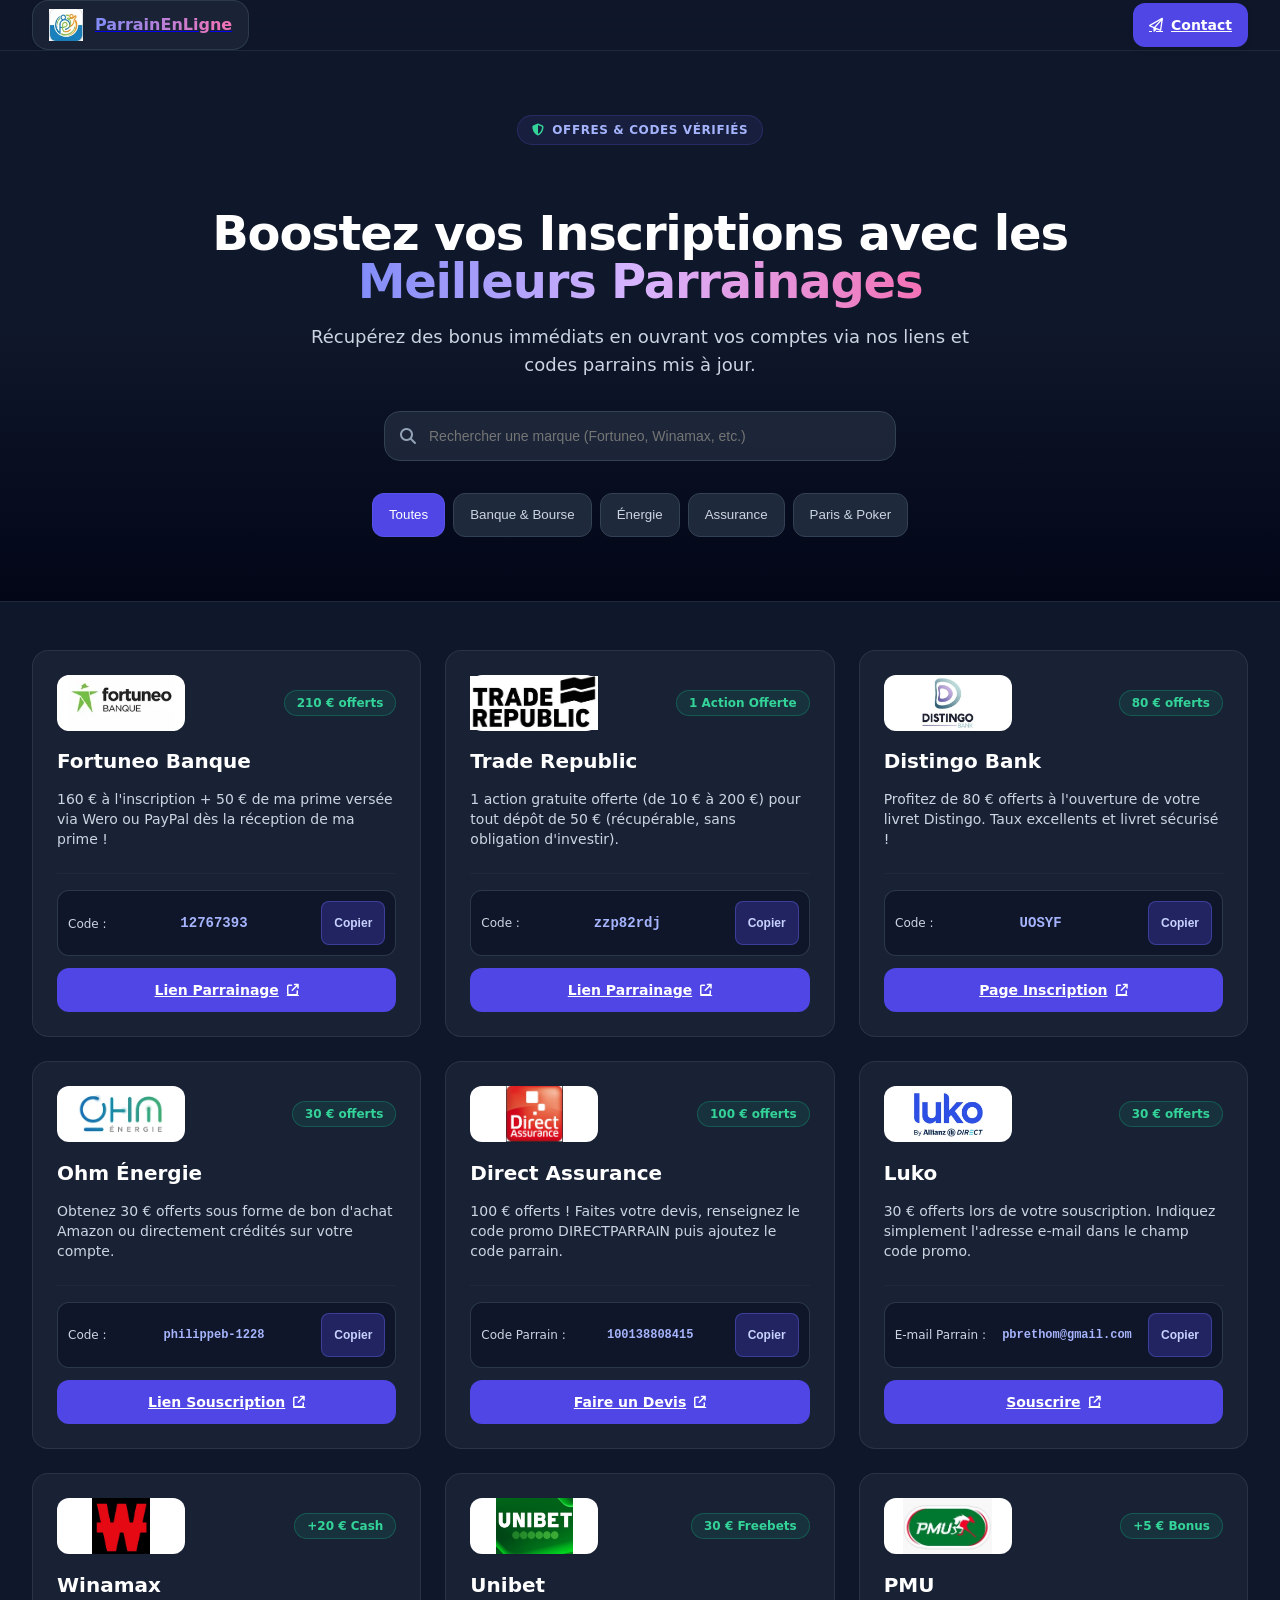
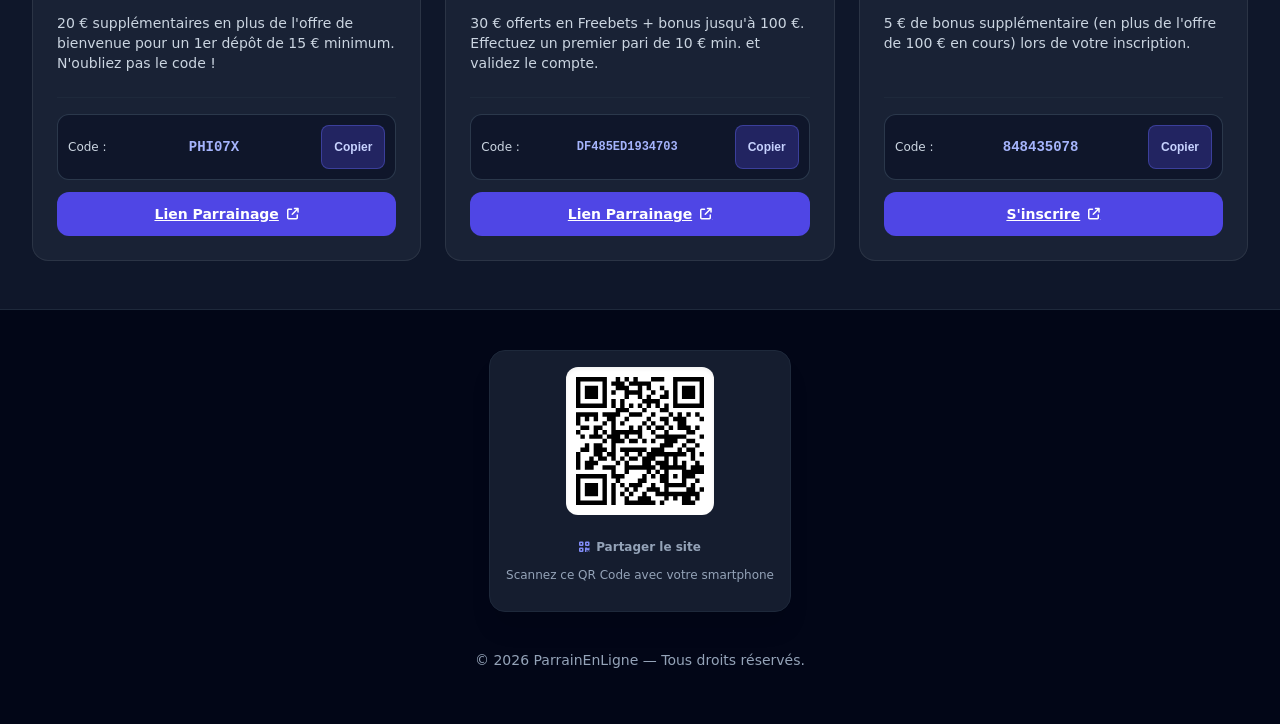
==== commit 77663be4: "Add files via upload" ====
--- a/index.html
+++ b/index.html
@@ -6,10 +6,10 @@
     <meta name="theme-color" content="#0f172a">
     <meta name="robots" content="index, follow, max-image-preview:large, max-snippet:-1, max-video-preview:-1">
     
-    <!-- Security CSP Header -->
+    <!-- Sécurité CSP structurée -->
     <meta http-equiv="Content-Security-Policy" content="default-src 'self'; script-src 'self' 'unsafe-inline'; style-src 'self' 'unsafe-inline' https://fonts.googleapis.com https://cdnjs.cloudflare.com; font-src 'self' https://fonts.gstatic.com https://cdnjs.cloudflare.com; img-src 'self' data: https:;">
     
-    <!-- Canonical URL & Favicon -->
+    <!-- URL Canonique & Favicon -->
     <link rel="canonical" href="https://pbrethomnoosfr-svg.github.io/parrainenligne/">
     <link rel="icon" href="Pictures/MonLogo_parrainenligne.webp" type="image/webp">
         
@@ -25,19 +25,22 @@
     <meta property="og:description" content="Profitez des meilleurs bonus d'inscription grâce à nos codes parrains et liens de parrainage vérifiés à 100 %.">
     <meta property="og:url" content="https://pbrethomnoosfr-svg.github.io/parrainenligne/">
     
-    <!-- Preload LCP Asset -->
+    <!-- Preload LCP Logo -->
     <link rel="preload" as="image" href="Pictures/MonLogo_parrainenligne.webp" type="image/webp">
 
-    <!-- Preconnect CDNs -->
+    <!-- Préconnexions CDN -->
     <link rel="preconnect" href="https://fonts.googleapis.com">
     <link rel="preconnect" href="https://fonts.gstatic.com" crossorigin>
     <link rel="preconnect" href="https://cdnjs.cloudflare.com">
 
-    <!-- Non-blocking Fonts & Icons Loading -->
-    <link rel="stylesheet" href="https://fonts.googleapis.com/css2?family=Plus+Jakarta+Sans:wght@400;500;600;700;800&amp;display=swap">
-    <link rel="stylesheet" href="https://cdnjs.cloudflare.com/ajax/libs/font-awesome/6.4.0/css/all.min.css">
-
-    <!-- JSON-LD Structured Data -->
+    <!-- Chargement Asynchrone des Polices et Icônes -->
+    <link rel="stylesheet" href="https://fonts.googleapis.com/css2?family=Plus+Jakarta+Sans:wght@400;500;600;700;800&amp;display=swap" media="print" onload="this.media='all'">
+    <noscript><link rel="stylesheet" href="https://fonts.googleapis.com/css2?family=Plus+Jakarta+Sans:wght@400;500;600;700;800&amp;display=swap"></noscript>
+
+    <link rel="stylesheet" href="https://cdnjs.cloudflare.com/ajax/libs/font-awesome/6.4.0/css/all.min.css" media="print" onload="this.media='all'">
+    <noscript><link rel="stylesheet" href="https://cdnjs.cloudflare.com/aria/libs/font-awesome/6.4.0/css/all.min.css"></noscript>
+
+    <!-- Données Structurées JSON-LD -->
     <script type="application/ld+json">
     {
       "@context": "https://schema.org",
@@ -49,7 +52,7 @@
     }
     </script>
 
-    <!-- Critical Inlined CSS -->
+    <!-- CSS critique inliné -->
     <style>
         *, ::before, ::after { box-sizing: border-box; border-width: 0; border-style: solid; border-color: #e2e8f0; }
         html { line-height: 1.5; -webkit-text-size-adjust: 100%; font-family: 'Plus Jakarta Sans', system-ui, -apple-system, sans-serif; }
@@ -59,17 +62,17 @@
         .toast { transform: translateY(100%); opacity: 0; transition: all 0.3s cubic-bezier(0.68, -0.55, 0.265, 1.55); }
         .toast.show { transform: translateY(0); opacity: 1; }
         
-        /* Optimized Mobile Tap Targets (Min 48px for Lighthouse Mobile) */
-        .touch-target { min-height: 48px; min-width: 48px; display: inline-flex; align-items: center; justify-content: center; }
-
-        /* Utility CSS */
+        /* Cibles tactiles optimisées mobile (A11y) */
+        .touch-target { min-height: 44px; display: inline-flex; align-items: center; justify-content: center; }
+
+        /* Utilitaires CSS */
         .fixed { position: fixed; } .sticky { position: sticky; } .relative { position: relative; } .absolute { position: absolute; }
         .top-0 { top: 0; } .bottom-6 { bottom: 1.5rem; } .right-6 { right: 1.5rem; } .left-4 { left: 1rem; } .top-1\/2 { top: 50%; } .-translate-y-1\/2 { transform: translateY(-50%); }
         .z-10 { z-index: 10; } .z-40 { z-index: 40; } .z-50 { z-index: 50; }
         .flex { display: flex; } .inline-flex { display: inline-flex; } .grid { display: grid; } .hidden { display: none; }
         .flex-col { flex-direction: column; } .flex-wrap { flex-wrap: wrap; } .flex-1 { flex: 1 1 0%; }
         .items-center { align-items: center; } .justify-between { justify-content: space-between; } .justify-center { justify-content: center; }
-        .gap-2 { gap: 0.5rem; } .gap-3 { gap: 0.75rem; } .gap-6 { gap: 1.5rem; }
+        .gap-1\.5 { gap: 0.375rem; } .gap-2 { gap: 0.5rem; } .gap-3 { gap: 0.75rem; } .gap-6 { gap: 1.5rem; }
         .w-full { width: 100%; } .w-auto { width: auto; } .w-32 { width: 8rem; } .h-8 { height: 2rem; } .h-14 { height: 3.5rem; } .h-32 { height: 8rem; } .min-h-screen { min-height: 100vh; }
         .max-w-xs { max-width: 20rem; } .max-w-lg { max-width: 32rem; } .max-w-2xl { max-width: 42rem; } .max-w-7xl { max-width: 80rem; } .mx-auto { margin-left: auto; margin-right: auto; }
         .p-2 { padding: 0.5rem; } .p-2\.5 { padding: 0.625rem; } .p-4 { padding: 1rem; } .p-6 { padding: 1.5rem; }
@@ -90,7 +93,7 @@
         .text-xs { font-size: 0.75rem; line-height: 1rem; } .text-sm { font-size: 0.875rem; line-height: 1.25rem; } .text-base { font-size: 1rem; line-height: 1.5rem; } .text-lg { font-size: 1.125rem; line-height: 1.75rem; } .text-xl { font-size: 1.25rem; line-height: 1.75rem; } .text-3xl { font-size: 1.875rem; line-height: 2.25rem; }
         .font-semibold { font-weight: 600; } .font-bold { font-weight: 700; } .font-extrabold { font-weight: 800; } .font-mono { font-family: ui-monospace, SFMono-Regular, Menlo, Monaco, Consolas, monospace; }
         .uppercase { text-transform: uppercase; } .tracking-wider { letter-spacing: 0.05em; } .tracking-tight { letter-spacing: -0.025em; } .leading-tight { line-height: 1.25; } .text-center { text-align: center; }
-        .text-white { color: #ffffff; } .text-slate-100 { color: #f1f5f9; } .text-slate-300 { color: #cbd5e1; } .text-indigo-200 { color: #c7d2fe; } .text-indigo-300 { color: #a5b4fc; } .text-indigo-400 { color: #818cf8; } .text-emerald-400 { color: #34d399; }
+        .text-white { color: #ffffff; } .text-slate-100 { color: #f1f5f9; } .text-slate-300 { color: #cbd5e1; } .text-slate-400 { color: #94a3b8; } .text-slate-500 { color: #64748b; } .text-indigo-200 { color: #c7d2fe; } .text-indigo-300 { color: #a5b4fc; } .text-indigo-400 { color: #818cf8; } .text-emerald-400 { color: #34d399; }
         .hover\:text-indigo-400:hover { color: #818cf8; }
         .bg-gradient-to-b { background-image: linear-gradient(to bottom, var(--tw-gradient-stops)); }
         .bg-gradient-to-r { background-image: linear-gradient(to right, var(--tw-gradient-stops)); }
@@ -109,7 +112,6 @@
         .focus\:border-indigo-500:focus { border-color: #6366f1; }
         .focus\:ring-2:focus { box-shadow: 0 0 0 2px rgba(99, 102, 241, 0.3); }
 
-        /* Responsive breakpoints */
         @media (min-width: 640px) {
             .sm\:inline { display: inline; }
             .sm\:px-6 { padding-left: 1.5rem; padding-right: 1.5rem; }
@@ -140,13 +142,14 @@
     <header class="border-b border-slate-800 bg-slate-900/80 backdrop-blur-md sticky top-0 z-40">
         <div class="max-w-7xl mx-auto px-4 sm:px-6 lg:px-8 h-20 flex items-center justify-between">
             <a href="https://pbrethomnoosfr-svg.github.io/parrainenligne/" aria-label="Page d'accueil ParrainEnLigne" class="flex items-center gap-3 bg-slate-800/80 hover:bg-slate-800 border border-slate-700/80 px-4 py-2 rounded-2xl transition shadow-sm touch-target">
-                <img src="Pictures/MonLogo_parrainenligne.webp" alt="ParrainEnLigne Logo" width="32" height="32" fetchpriority="high" decoding="async" class="h-8 w-auto object-contain" style="aspect-ratio: 1/1;">
+                <img src="Pictures/MonLogo_parrainenligne.webp" alt="ParrainEnLigne Logo" width="32" height="32" fetchpriority="high" decoding="async" class="h-8 w-auto object-contain">
                 <span class="text-base font-bold bg-gradient-to-r from-indigo-400 to-pink-400 bg-clip-text text-transparent hidden sm:inline">
                     ParrainEnLigne
                 </span>
             </a>
 
-            <a href="mailto:parrainenligne@gmail.com" class="bg-indigo-600 hover:bg-indigo-500 text-white px-4 py-2.5 rounded-xl text-sm font-bold transition shadow-md shadow-indigo-600/20 flex items-center gap-2 touch-target" aria-label="Contacter ParrainEnLigne par e-mail">
+            
+            <a href="mailto:parrainenligne@gmail.com" class="bg-indigo-600 hover:bg-indigo-500 text-white px-4 py-2.5 rounded-xl text-sm font-bold transition shadow-md shadow-indigo-600/20 flex items-center gap-2 touch-target">
                 <i class="fa-regular fa-paper-plane" aria-hidden="true"></i>
                 <span class="hidden sm:inline">Contact</span>
             </a>
@@ -172,35 +175,35 @@
                 Récupérez des bonus immédiats en ouvrant vos comptes via nos liens et codes parrains mis à jour.
             </p>
 
-            <!-- Search Bar -->
+            <!-- Barre de Recherche -->
             <div class="max-w-lg mx-auto relative mb-8">
                 <label for="searchInput" class="sr-only">Rechercher une marque</label>
-                <i class="fa-solid fa-magnifying-glass absolute left-4 top-1/2 -translate-y-1/2 text-slate-300" aria-hidden="true"></i>
-                <input type="text" id="searchInput" placeholder="Rechercher une marque (Fortuneo, Winamax, etc.)" class="w-full bg-slate-800/90 border border-slate-700 text-white placeholder-slate-300 rounded-2xl py-3.5 pl-11 pr-4 focus:outline-none focus:border-indigo-500 focus:ring-2 focus:ring-indigo-500/30 transition text-sm">
+                <i class="fa-solid fa-magnifying-glass absolute left-4 top-1/2 -translate-y-1/2 text-slate-400" aria-hidden="true"></i>
+                <input type="text" id="searchInput" placeholder="Rechercher une marque (Fortuneo, Winamax, etc.)" class="w-full bg-slate-800/90 border border-slate-700 text-white placeholder-slate-400 rounded-2xl py-3.5 pl-11 pr-4 focus:outline-none focus:border-indigo-500 focus:ring-2 focus:ring-indigo-500/30 transition text-sm">
             </div>
 
-            <!-- Category Filters -->
-            <div class="flex flex-wrap justify-center gap-3 text-xs sm:text-sm font-semibold" role="group" aria-label="Filtres par catégorie">
-                <button type="button" data-category="all" aria-pressed="true" class="filter-btn active bg-indigo-600 text-white px-4 py-2.5 rounded-xl border border-indigo-500/40 transition touch-target">
+            <!-- Filtres par catégorie (A11y: role="group") -->
+            <div class="flex flex-wrap justify-center gap-2 text-xs sm:text-sm font-semibold" role="group" aria-label="Filtres par catégorie">
+                <button type="button" data-category="all" aria-pressed="true" class="filter-btn active bg-indigo-600 text-white px-4 py-2 rounded-xl border border-indigo-500/40 transition touch-target">
                     Toutes
                 </button>
-                <button type="button" data-category="banque" aria-pressed="false" class="filter-btn bg-slate-800 text-slate-300 hover:bg-slate-700 px-4 py-2.5 rounded-xl border border-slate-700 transition touch-target">
+                <button type="button" data-category="banque" aria-pressed="false" class="filter-btn bg-slate-800 text-slate-300 hover:bg-slate-700 px-4 py-2 rounded-xl border border-slate-700 transition touch-target">
                     Banque &amp; Bourse
                 </button>
-                <button type="button" data-category="energie" aria-pressed="false" class="filter-btn bg-slate-800 text-slate-300 hover:bg-slate-700 px-4 py-2.5 rounded-xl border border-slate-700 transition touch-target">
+                <button type="button" data-category="energie" aria-pressed="false" class="filter-btn bg-slate-800 text-slate-300 hover:bg-slate-700 px-4 py-2 rounded-xl border border-slate-700 transition touch-target">
                     Énergie
                 </button>
-                <button type="button" data-category="assurance" aria-pressed="false" class="filter-btn bg-slate-800 text-slate-300 hover:bg-slate-700 px-4 py-2.5 rounded-xl border border-slate-700 transition touch-target">
+                <button type="button" data-category="assurance" aria-pressed="false" class="filter-btn bg-slate-800 text-slate-300 hover:bg-slate-700 px-4 py-2 rounded-xl border border-slate-700 transition touch-target">
                     Assurance
                 </button>
-                <button type="button" data-category="jeux" aria-pressed="false" class="filter-btn bg-slate-800 text-slate-300 hover:bg-slate-700 px-4 py-2.5 rounded-xl border border-slate-700 transition touch-target">
+                <button type="button" data-category="jeux" aria-pressed="false" class="filter-btn bg-slate-800 text-slate-300 hover:bg-slate-700 px-4 py-2 rounded-xl border border-slate-700 transition touch-target">
                     Paris &amp; Poker
                 </button>
             </div>
         </div>
     </section>
 
-    <!-- Offers Section -->
+    <!-- Offres -->
     <main class="py-12 max-w-7xl mx-auto px-4 sm:px-6 lg:px-8 flex-1">
         <div class="grid grid-cols-1 md:grid-cols-2 lg:grid-cols-3 gap-6" id="offersGrid">
             
@@ -209,7 +212,7 @@
                 <div>
                     <div class="flex items-center justify-between mb-4">
                         <div class="bg-white p-2 rounded-xl w-32 h-14 flex items-center justify-center shadow-sm">
-                            <img src="Pictures/fortuneo.webp" alt="Logo Fortuneo Banque" width="128" height="56" loading="lazy" decoding="async" class="max-h-full max-w-full object-contain" style="aspect-ratio: 16/7;">
+                            <img src="Pictures/fortuneo.webp" alt="Logo Fortuneo Banque" width="128" height="56" loading="lazy" decoding="async" class="max-h-full max-w-full object-contain">
                         </div>
                         <span class="bg-emerald-500/10 text-emerald-400 border border-emerald-500/30 text-xs font-bold px-3 py-1 rounded-full">
                             210 € offerts
@@ -224,7 +227,7 @@
                     <div class="bg-slate-900/90 border border-slate-700/80 rounded-xl p-2.5 flex items-center justify-between">
                         <span class="text-xs text-slate-300">Code :</span>
                         <code class="font-mono text-indigo-300 font-bold text-sm">12767393</code>
-                        <button type="button" data-copy-code="12767393" data-copy-name="Fortuneo" class="copy-btn bg-indigo-600/30 hover:bg-indigo-600/50 text-indigo-200 text-xs font-bold px-3 py-2 rounded-lg border border-indigo-500/40 transition touch-target">
+                        <button type="button" data-copy-code="12767393" data-copy-name="Fortuneo" class="copy-btn bg-indigo-600/30 hover:bg-indigo-600/50 text-indigo-200 text-xs font-bold px-3 py-1.5 rounded-lg border border-indigo-500/40 transition touch-target">
                             Copier
                         </button>
                     </div>
@@ -239,7 +242,7 @@
                 <div>
                     <div class="flex items-center justify-between mb-4">
                         <div class="bg-white p-2 rounded-xl w-32 h-14 flex items-center justify-center shadow-sm">
-                            <img src="Pictures/Trade_Republic.webp" alt="Logo Trade Republic" width="128" height="56" loading="lazy" decoding="async" class="max-h-full max-w-full object-contain" style="aspect-ratio: 16/7;">
+                            <img src="Pictures/Trade_Republic.webp" alt="Logo Trade Republic" width="128" height="56" loading="lazy" decoding="async" class="max-h-full max-w-full object-contain">
                         </div>
                         <span class="bg-emerald-500/10 text-emerald-400 border border-emerald-500/30 text-xs font-bold px-3 py-1 rounded-full">
                             1 Action Offerte
@@ -254,7 +257,7 @@
                     <div class="bg-slate-900/90 border border-slate-700/80 rounded-xl p-2.5 flex items-center justify-between">
                         <span class="text-xs text-slate-300">Code :</span>
                         <code class="font-mono text-indigo-300 font-bold text-sm">zzp82rdj</code>
-                        <button type="button" data-copy-code="zzp82rdj" data-copy-name="Trade Republic" class="copy-btn bg-indigo-600/30 hover:bg-indigo-600/50 text-indigo-200 text-xs font-bold px-3 py-2 rounded-lg border border-indigo-500/40 transition touch-target">
+                        <button type="button" data-copy-code="zzp82rdj" data-copy-name="Trade Republic" class="copy-btn bg-indigo-600/30 hover:bg-indigo-600/50 text-indigo-200 text-xs font-bold px-3 py-1.5 rounded-lg border border-indigo-500/40 transition touch-target">
                             Copier
                         </button>
                     </div>
@@ -269,7 +272,7 @@
                 <div>
                     <div class="flex items-center justify-between mb-4">
                         <div class="bg-white p-2 rounded-xl w-32 h-14 flex items-center justify-center shadow-sm">
-                            <img src="Pictures/Distingo_bank.webp" alt="Logo Distingo Bank" width="128" height="56" loading="lazy" decoding="async" class="max-h-full max-w-full object-contain" style="aspect-ratio: 16/7;">
+                            <img src="Pictures/Distingo_bank.webp" alt="Logo Distingo Bank" width="128" height="56" loading="lazy" decoding="async" class="max-h-full max-w-full object-contain">
                         </div>
                         <span class="bg-emerald-500/10 text-emerald-400 border border-emerald-500/30 text-xs font-bold px-3 py-1 rounded-full">
                             80 € offerts
@@ -284,7 +287,7 @@
                     <div class="bg-slate-900/90 border border-slate-700/80 rounded-xl p-2.5 flex items-center justify-between">
                         <span class="text-xs text-slate-300">Code :</span>
                         <code class="font-mono text-indigo-300 font-bold text-sm">UOSYF</code>
-                        <button type="button" data-copy-code="UOSYF" data-copy-name="Distingo Bank" class="copy-btn bg-indigo-600/30 hover:bg-indigo-600/50 text-indigo-200 text-xs font-bold px-3 py-2 rounded-lg border border-indigo-500/40 transition touch-target">
+                        <button type="button" data-copy-code="UOSYF" data-copy-name="Distingo Bank" class="copy-btn bg-indigo-600/30 hover:bg-indigo-600/50 text-indigo-200 text-xs font-bold px-3 py-1.5 rounded-lg border border-indigo-500/40 transition touch-target">
                             Copier
                         </button>
                     </div>
@@ -299,7 +302,7 @@
                 <div>
                     <div class="flex items-center justify-between mb-4">
                         <div class="bg-white p-2 rounded-xl w-32 h-14 flex items-center justify-center shadow-sm">
-                            <img src="Pictures/Ohm_Energie.webp" alt="Logo Ohm Énergie" width="128" height="56" loading="lazy" decoding="async" class="max-h-full max-w-full object-contain" style="aspect-ratio: 16/7;">
+                            <img src="Pictures/Ohm_Energie.webp" alt="Logo Ohm Énergie" width="128" height="56" loading="lazy" decoding="async" class="max-h-full max-w-full object-contain">
                         </div>
                         <span class="bg-emerald-500/10 text-emerald-400 border border-emerald-500/30 text-xs font-bold px-3 py-1 rounded-full">
                             30 € offerts
@@ -314,7 +317,7 @@
                     <div class="bg-slate-900/90 border border-slate-700/80 rounded-xl p-2.5 flex items-center justify-between">
                         <span class="text-xs text-slate-300">Code :</span>
                         <code class="font-mono text-indigo-300 font-bold text-xs">philippeb-1228</code>
-                        <button type="button" data-copy-code="philippeb-1228" data-copy-name="Ohm Énergie" class="copy-btn bg-indigo-600/30 hover:bg-indigo-600/50 text-indigo-200 text-xs font-bold px-3 py-2 rounded-lg border border-indigo-500/40 transition touch-target">
+                        <button type="button" data-copy-code="philippeb-1228" data-copy-name="Ohm Énergie" class="copy-btn bg-indigo-600/30 hover:bg-indigo-600/50 text-indigo-200 text-xs font-bold px-3 py-1.5 rounded-lg border border-indigo-500/40 transition touch-target">
                             Copier
                         </button>
                     </div>
@@ -329,7 +332,7 @@
                 <div>
                     <div class="flex items-center justify-between mb-4">
                         <div class="bg-white p-2 rounded-xl w-32 h-14 flex items-center justify-center shadow-sm">
-                            <img src="Pictures/Direct_Assurance.webp" alt="Logo Direct Assurance" width="128" height="56" loading="lazy" decoding="async" class="max-h-full max-w-full object-contain" style="aspect-ratio: 16/7;">
+                            <img src="Pictures/Direct_Assurance.webp" alt="Logo Direct Assurance" width="128" height="56" loading="lazy" decoding="async" class="max-h-full max-w-full object-contain">
                         </div>
                         <span class="bg-emerald-500/10 text-emerald-400 border border-emerald-500/30 text-xs font-bold px-3 py-1 rounded-full">
                             100 € offerts
@@ -344,7 +347,7 @@
                     <div class="bg-slate-900/90 border border-slate-700/80 rounded-xl p-2.5 flex items-center justify-between">
                         <span class="text-xs text-slate-300">Code Parrain :</span>
                         <code class="font-mono text-indigo-300 font-bold text-xs">100138808415</code>
-                        <button type="button" data-copy-code="100138808415" data-copy-name="Direct Assurance" class="copy-btn bg-indigo-600/30 hover:bg-indigo-600/50 text-indigo-200 text-xs font-bold px-3 py-2 rounded-lg border border-indigo-500/40 transition touch-target">
+                        <button type="button" data-copy-code="100138808415" data-copy-name="Direct Assurance" class="copy-btn bg-indigo-600/30 hover:bg-indigo-600/50 text-indigo-200 text-xs font-bold px-3 py-1.5 rounded-lg border border-indigo-500/40 transition touch-target">
                             Copier
                         </button>
                     </div>
@@ -359,7 +362,7 @@
                 <div>
                     <div class="flex items-center justify-between mb-4">
                         <div class="bg-white p-2 rounded-xl w-32 h-14 flex items-center justify-center shadow-sm">
-                            <img src="Pictures/Luko.webp" alt="Logo Luko Assurance" width="128" height="56" loading="lazy" decoding="async" class="max-h-full max-w-full object-contain" style="aspect-ratio: 16/7;">
+                            <img src="Pictures/Luko.webp" alt="Logo Luko Assurance" width="128" height="56" loading="lazy" decoding="async" class="max-h-full max-w-full object-contain">
                         </div>
                         <span class="bg-emerald-500/10 text-emerald-400 border border-emerald-500/30 text-xs font-bold px-3 py-1 rounded-full">
                             30 € offerts
@@ -374,7 +377,7 @@
                     <div class="bg-slate-900/90 border border-slate-700/80 rounded-xl p-2.5 flex items-center justify-between">
                         <span class="text-xs text-slate-300">E-mail Parrain :</span>
                         <code class="font-mono text-indigo-300 font-bold text-xs">pbrethom@gmail.com</code>
-                        <button type="button" data-copy-code="pbrethom@gmail.com" data-copy-name="Luko" class="copy-btn bg-indigo-600/30 hover:bg-indigo-600/50 text-indigo-200 text-xs font-bold px-3 py-2 rounded-lg border border-indigo-500/40 transition touch-target">
+                        <button type="button" data-copy-code="pbrethom@gmail.com" data-copy-name="Luko" class="copy-btn bg-indigo-600/30 hover:bg-indigo-600/50 text-indigo-200 text-xs font-bold px-3 py-1.5 rounded-lg border border-indigo-500/40 transition touch-target">
                             Copier
                         </button>
                     </div>
@@ -389,7 +392,7 @@
                 <div>
                     <div class="flex items-center justify-between mb-4">
                         <div class="bg-white p-2 rounded-xl w-32 h-14 flex items-center justify-center shadow-sm">
-                            <img src="Pictures/Winamax.webp" alt="Logo Winamax" width="128" height="56" loading="lazy" decoding="async" class="max-h-full max-w-full object-contain" style="aspect-ratio: 16/7;">
+                            <img src="Pictures/Winamax.webp" alt="Logo Winamax" width="128" height="56" loading="lazy" decoding="async" class="max-h-full max-w-full object-contain">
                         </div>
                         <span class="bg-emerald-500/10 text-emerald-400 border border-emerald-500/30 text-xs font-bold px-3 py-1 rounded-full">
                             +20 € Cash
@@ -404,7 +407,7 @@
                     <div class="bg-slate-900/90 border border-slate-700/80 rounded-xl p-2.5 flex items-center justify-between">
                         <span class="text-xs text-slate-300">Code :</span>
                         <code class="font-mono text-indigo-300 font-bold text-sm">PHI07X</code>
-                        <button type="button" data-copy-code="PHI07X" data-copy-name="Winamax" class="copy-btn bg-indigo-600/30 hover:bg-indigo-600/50 text-indigo-200 text-xs font-bold px-3 py-2 rounded-lg border border-indigo-500/40 transition touch-target">
+                        <button type="button" data-copy-code="PHI07X" data-copy-name="Winamax" class="copy-btn bg-indigo-600/30 hover:bg-indigo-600/50 text-indigo-200 text-xs font-bold px-3 py-1.5 rounded-lg border border-indigo-500/40 transition touch-target">
                             Copier
                         </button>
                     </div>
@@ -419,7 +422,7 @@
                 <div>
                     <div class="flex items-center justify-between mb-4">
                         <div class="bg-white p-2 rounded-xl w-32 h-14 flex items-center justify-center shadow-sm">
-                            <img src="Pictures/Unibet.webp" alt="Logo Unibet" width="128" height="56" loading="lazy" decoding="async" class="max-h-full max-w-full object-contain" style="aspect-ratio: 16/7;">
+                            <img src="Pictures/Unibet.webp" alt="Logo Unibet" width="128" height="56" loading="lazy" decoding="async" class="max-h-full max-w-full object-contain">
                         </div>
                         <span class="bg-emerald-500/10 text-emerald-400 border border-emerald-500/30 text-xs font-bold px-3 py-1 rounded-full">
                             30 € Freebets
@@ -434,7 +437,7 @@
                     <div class="bg-slate-900/90 border border-slate-700/80 rounded-xl p-2.5 flex items-center justify-between">
                         <span class="text-xs text-slate-300">Code :</span>
                         <code class="font-mono text-indigo-300 font-bold text-xs">DF485ED1934703</code>
-                        <button type="button" data-copy-code="DF485ED1934703" data-copy-name="Unibet" class="copy-btn bg-indigo-600/30 hover:bg-indigo-600/50 text-indigo-200 text-xs font-bold px-3 py-2 rounded-lg border border-indigo-500/40 transition touch-target">
+                        <button type="button" data-copy-code="DF485ED1934703" data-copy-name="Unibet" class="copy-btn bg-indigo-600/30 hover:bg-indigo-600/50 text-indigo-200 text-xs font-bold px-3 py-1.5 rounded-lg border border-indigo-500/40 transition touch-target">
                             Copier
                         </button>
                     </div>
@@ -449,7 +452,7 @@
                 <div>
                     <div class="flex items-center justify-between mb-4">
                         <div class="bg-white p-2 rounded-xl w-32 h-14 flex items-center justify-center shadow-sm">
-                            <img src="Pictures/PMU.webp" alt="Logo PMU" width="128" height="56" loading="lazy" decoding="async" class="max-h-full max-w-full object-contain" style="aspect-ratio: 16/7;">
+                            <img src="Pictures/PMU.webp" alt="Logo PMU" width="128" height="56" loading="lazy" decoding="async" class="max-h-full max-w-full object-contain">
                         </div>
                         <span class="bg-emerald-500/10 text-emerald-400 border border-emerald-500/30 text-xs font-bold px-3 py-1 rounded-full">
                             +5 € Bonus
@@ -464,7 +467,7 @@
                     <div class="bg-slate-900/90 border border-slate-700/80 rounded-xl p-2.5 flex items-center justify-between">
                         <span class="text-xs text-slate-300">Code :</span>
                         <code class="font-mono text-indigo-300 font-bold text-sm">848435078</code>
-                        <button type="button" data-copy-code="848435078" data-copy-name="PMU" class="copy-btn bg-indigo-600/30 hover:bg-indigo-600/50 text-indigo-200 text-xs font-bold px-3 py-2 rounded-lg border border-indigo-500/40 transition touch-target">
+                        <button type="button" data-copy-code="848435078" data-copy-name="PMU" class="copy-btn bg-indigo-600/30 hover:bg-indigo-600/50 text-indigo-200 text-xs font-bold px-3 py-1.5 rounded-lg border border-indigo-500/40 transition touch-target">
                             Copier
                         </button>
                     </div>
@@ -478,18 +481,18 @@
     </main>
 
     <!-- Footer -->
-    <footer class="border-t border-slate-800 bg-slate-950 py-10 text-center text-slate-300 text-sm">
+    <footer class="border-t border-slate-800 bg-slate-950 py-10 text-center text-slate-400 text-sm">
         <div class="max-w-7xl mx-auto px-4 flex flex-col items-center gap-6">
             
             <div class="glass-card p-4 rounded-2xl flex flex-col items-center gap-3 border border-slate-800 shadow-xl max-w-xs">
                 <div class="bg-white p-2.5 rounded-xl shadow-inner flex items-center justify-center">
-                    <img src="Pictures/qrcode.svg" alt="QR Code ParrainEnLigne" width="128" height="128" loading="lazy" decoding="async" class="w-32 h-32 object-contain" style="aspect-ratio: 1/1;">
+                    <img src="Pictures/qrcode.svg" alt="QR Code ParrainEnLigne" width="128" height="128" loading="lazy" decoding="async" class="w-32 h-32 object-contain">
                 </div>
                 <div class="text-center">
-                    <p class="text-xs font-semibold text-slate-100 flex items-center justify-center gap-1.5">
+                    <p class="text-xs font-semibold text-slate-200 flex items-center justify-center gap-1.5">
                         <i class="fa-solid fa-qrcode text-indigo-400" aria-hidden="true"></i> Partager le site
                     </p>
-                    <p class="text-xs text-slate-300 mt-0.5">Scannez ce QR Code avec votre smartphone</p>
+                    <p class="text-xs text-slate-400 mt-0.5">Scannez ce QR Code avec votre smartphone</p>
                 </div>
             </div>
 
@@ -497,7 +500,7 @@
         </div>
     </footer>
 
-    <!-- Optimized Client-Side Logic -->
+    <!-- JavaScript Nettoyé & Optimisé -->
     <script>
         document.addEventListener('DOMContentLoaded', () => {
             let currentCategory = 'all';
@@ -505,6 +508,7 @@
             let toastTimer = null;
 
             const filterButtons = document.querySelectorAll('.filter-btn');
+            const navCategoryButtons = document.querySelectorAll('[data-nav-category]');
             const searchInput = document.getElementById('searchInput');
             const cards = document.querySelectorAll('.offer-card');
             const copyButtons = document.querySelectorAll('.copy-btn');
@@ -542,6 +546,16 @@
 
             filterButtons.forEach(btn => {
                 btn.addEventListener('click', () => filterCategory(btn.dataset.category));
+            });
+
+            navCategoryButtons.forEach(btn => {
+                btn.addEventListener('click', () => {
+                    filterCategory(btn.dataset.navCategory);
+                    const offersGrid = document.getElementById('offersGrid');
+                    if (offersGrid) {
+                        offersGrid.scrollIntoView({ behavior: 'smooth' });
+                    }
+                });
             });
 
             if (searchInput) {
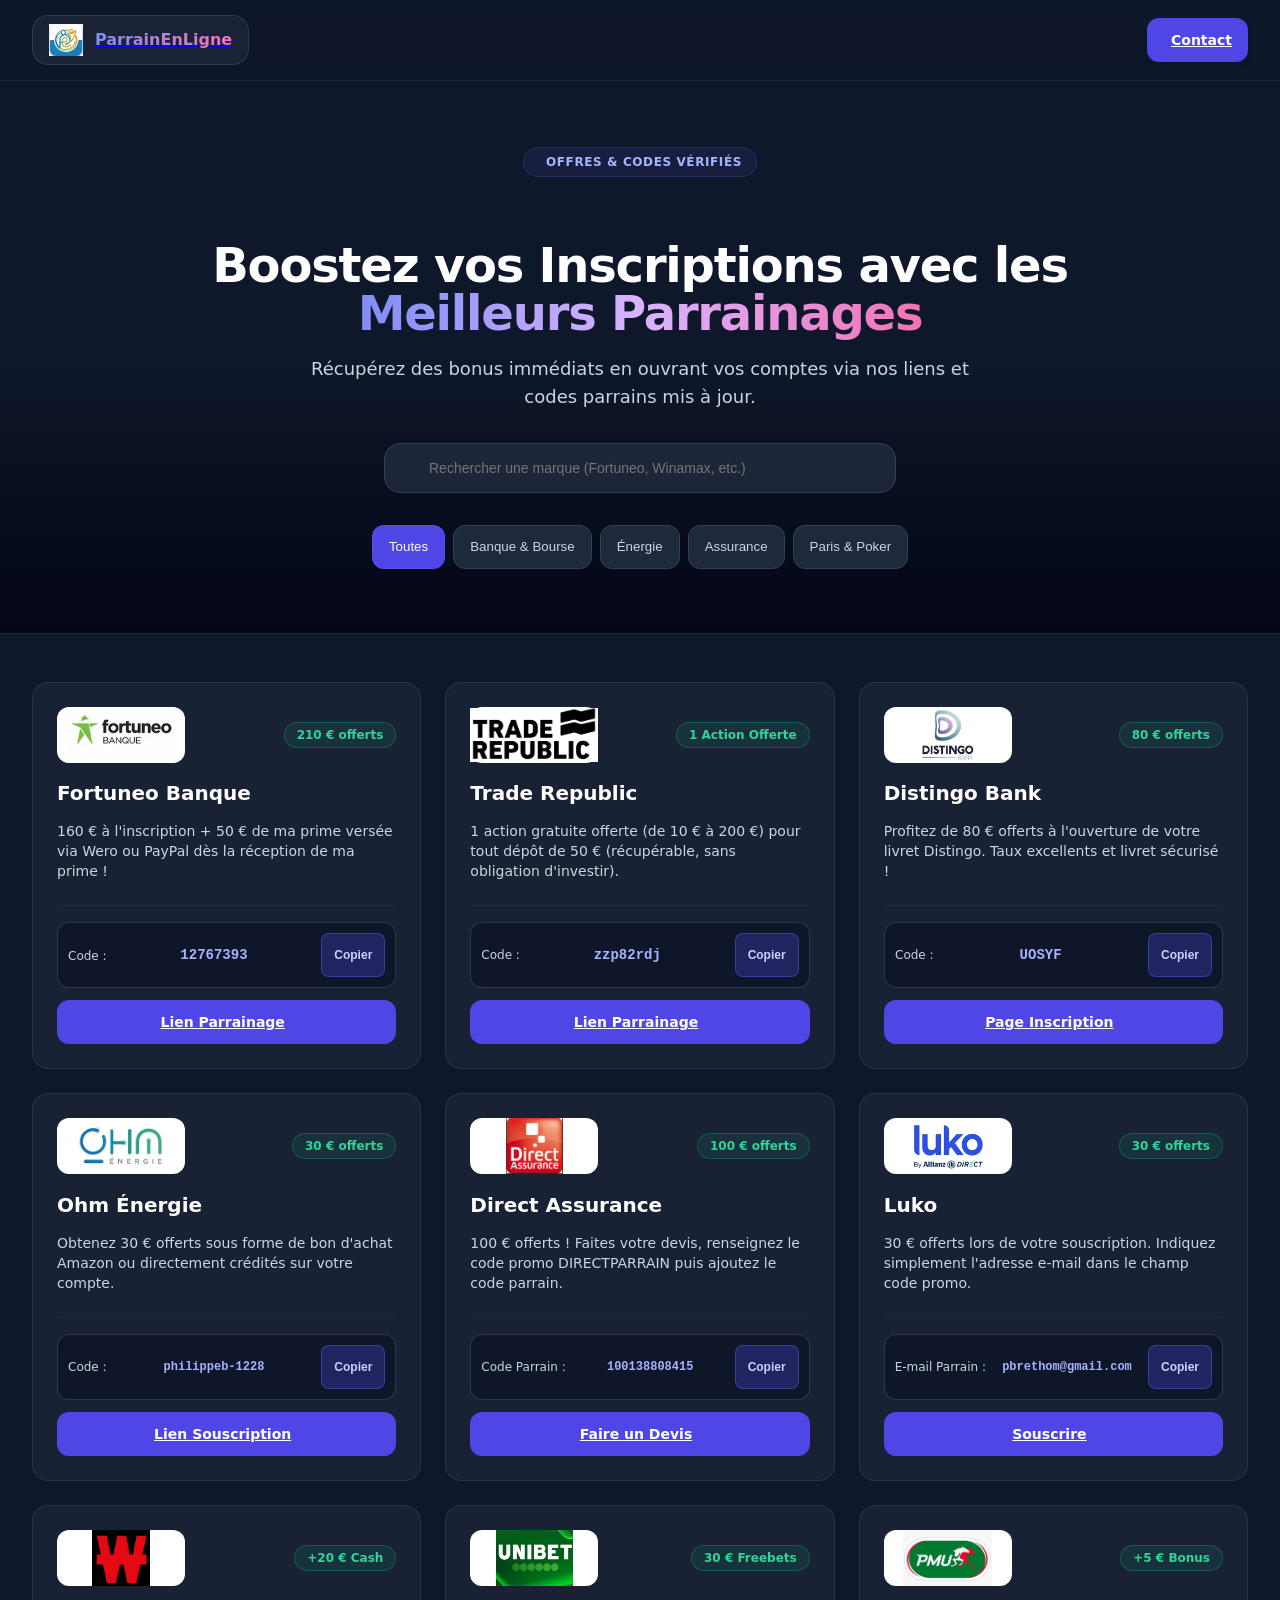
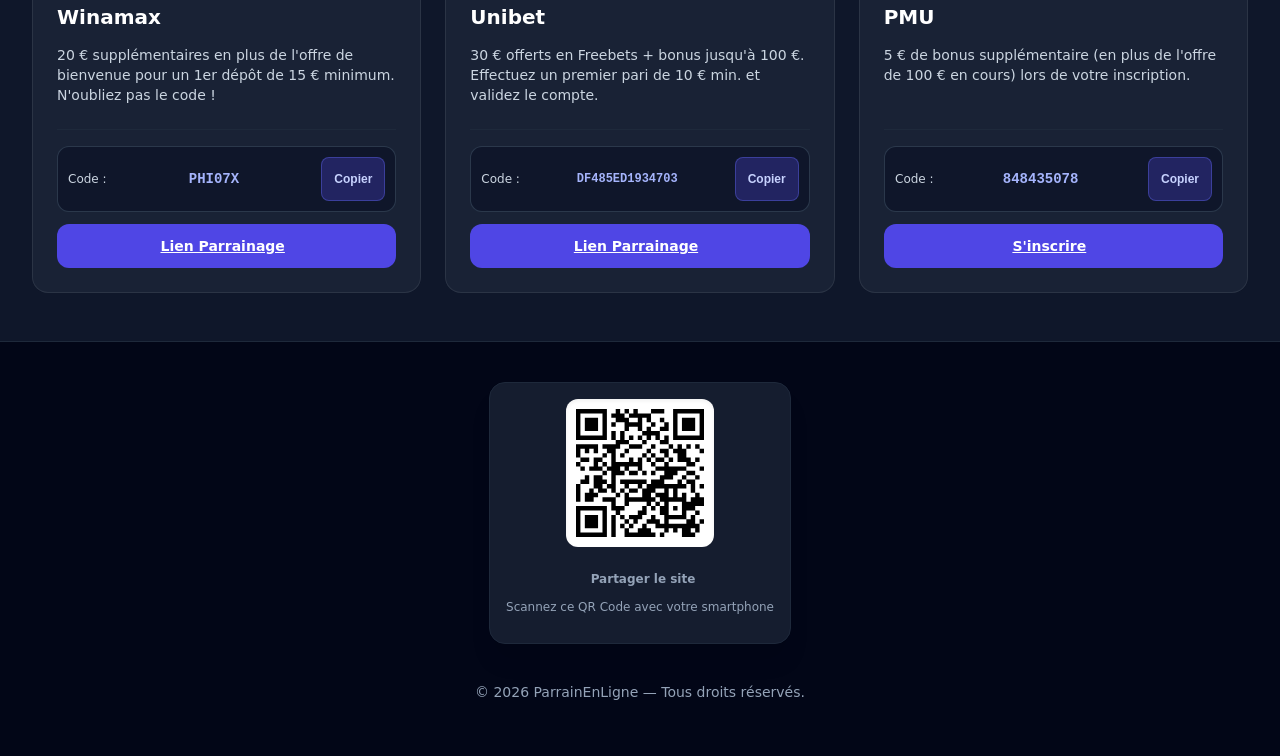
==== commit 87bf5cbf: "Add files via upload" ====
--- a/index.html
+++ b/index.html
@@ -6,8 +6,8 @@
     <meta name="theme-color" content="#0f172a">
     <meta name="robots" content="index, follow, max-image-preview:large, max-snippet:-1, max-video-preview:-1">
     
-    <!-- Sécurité CSP structurée -->
-    <meta http-equiv="Content-Security-Policy" content="default-src 'self'; script-src 'self' 'unsafe-inline'; style-src 'self' 'unsafe-inline' https://fonts.googleapis.com https://cdnjs.cloudflare.com; font-src 'self' https://fonts.gstatic.com https://cdnjs.cloudflare.com; img-src 'self' data: https:;">
+    <!-- Sécurité CSP stricte (sans unsafe-inline) -->
+    <meta http-equiv="Content-Security-Policy" content="default-src 'self'; script-src 'self'; style-src 'self' https://fonts.googleapis.com https://cdnjs.cloudflare.com; font-src 'self' https://fonts.gstatic.com https://cdnjs.cloudflare.com; img-src 'self' data: https:;">
     
     <!-- URL Canonique & Favicon -->
     <link rel="canonical" href="https://pbrethomnoosfr-svg.github.io/parrainenligne/">
@@ -18,12 +18,20 @@
     <meta name="description" content="Trouvez les meilleurs codes parrains et liens de parrainage vérifiés. Obtenez des primes d'inscription et bonus exclusifs sur Fortuneo, Trade Republic, Winamax, etc.">
     <meta name="keywords" content="parrainage, codes parrains, liens de parrainage, offre de parrainage, code parrainage, bonus parrainage, parrainage en ligne, bons plans parrainage">
     
+    <!-- Open Graph -->
     <meta property="og:type" content="website">
     <meta property="og:locale" content="fr_FR">
     <meta property="og:site_name" content="ParrainEnLigne">
     <meta property="og:title" content="ParrainEnLigne — Codes Parrains &amp; Liens de Parrainage Vérifiés">
     <meta property="og:description" content="Profitez des meilleurs bonus d'inscription grâce à nos codes parrains et liens de parrainage vérifiés à 100 %.">
     <meta property="og:url" content="https://pbrethomnoosfr-svg.github.io/parrainenligne/">
+    <meta property="og:image" content="https://pbrethomnoosfr-svg.github.io/parrainenligne/Pictures/MonLogo_parrainenligne.webp">
+
+    <!-- Twitter Cards -->
+    <meta name="twitter:card" content="summary_large_image">
+    <meta name="twitter:title" content="ParrainEnLigne — Codes Parrains &amp; Liens de Parrainage Vérifiés">
+    <meta name="twitter:description" content="Profitez des meilleurs bonus d'inscription grâce à nos codes parrains et liens de parrainage vérifiés à 100 %.">
+    <meta name="twitter:image" content="https://pbrethomnoosfr-svg.github.io/parrainenligne/Pictures/MonLogo_parrainenligne.webp">
     
     <!-- Preload LCP Logo -->
     <link rel="preload" as="image" href="Pictures/MonLogo_parrainenligne.webp" type="image/webp">
@@ -33,12 +41,18 @@
     <link rel="preconnect" href="https://fonts.gstatic.com" crossorigin>
     <link rel="preconnect" href="https://cdnjs.cloudflare.com">
 
-    <!-- Chargement Asynchrone des Polices et Icônes -->
+    <!-- Polices & Icônes -->
     <link rel="stylesheet" href="https://fonts.googleapis.com/css2?family=Plus+Jakarta+Sans:wght@400;500;600;700;800&amp;display=swap" media="print" onload="this.media='all'">
     <noscript><link rel="stylesheet" href="https://fonts.googleapis.com/css2?family=Plus+Jakarta+Sans:wght@400;500;600;700;800&amp;display=swap"></noscript>
 
     <link rel="stylesheet" href="https://cdnjs.cloudflare.com/ajax/libs/font-awesome/6.4.0/css/all.min.css" media="print" onload="this.media='all'">
-    <noscript><link rel="stylesheet" href="https://cdnjs.cloudflare.com/aria/libs/font-awesome/6.4.0/css/all.min.css"></noscript>
+    <noscript><link rel="stylesheet" href="https://cdnjs.cloudflare.com/ajax/libs/font-awesome/6.4.0/css/all.min.css"></noscript>
+
+    <!-- Feuille de style externe -->
+    <link rel="stylesheet" href="style.css">
+
+    <!-- Script applicatif différé -->
+    <script src="app.js" defer></script>
 
     <!-- Données Structurées JSON-LD -->
     <script type="application/ld+json">
@@ -51,84 +65,6 @@
       "inLanguage": "fr-FR"
     }
     </script>
-
-    <!-- CSS critique inliné -->
-    <style>
-        *, ::before, ::after { box-sizing: border-box; border-width: 0; border-style: solid; border-color: #e2e8f0; }
-        html { line-height: 1.5; -webkit-text-size-adjust: 100%; font-family: 'Plus Jakarta Sans', system-ui, -apple-system, sans-serif; }
-        body { margin: 0; line-height: inherit; background-color: #0f172a; color: #f1f5f9; min-height: 100vh; display: flex; flex-direction: column; }
-        .scroll-smooth { scroll-behavior: smooth; }
-        .glass-card { background: rgba(30, 41, 59, 0.7); backdrop-filter: blur(12px); -webkit-backdrop-filter: blur(12px); border: 1px solid rgba(255, 255, 255, 0.08); }
-        .toast { transform: translateY(100%); opacity: 0; transition: all 0.3s cubic-bezier(0.68, -0.55, 0.265, 1.55); }
-        .toast.show { transform: translateY(0); opacity: 1; }
-        
-        /* Cibles tactiles optimisées mobile (A11y) */
-        .touch-target { min-height: 44px; display: inline-flex; align-items: center; justify-content: center; }
-
-        /* Utilitaires CSS */
-        .fixed { position: fixed; } .sticky { position: sticky; } .relative { position: relative; } .absolute { position: absolute; }
-        .top-0 { top: 0; } .bottom-6 { bottom: 1.5rem; } .right-6 { right: 1.5rem; } .left-4 { left: 1rem; } .top-1\/2 { top: 50%; } .-translate-y-1\/2 { transform: translateY(-50%); }
-        .z-10 { z-index: 10; } .z-40 { z-index: 40; } .z-50 { z-index: 50; }
-        .flex { display: flex; } .inline-flex { display: inline-flex; } .grid { display: grid; } .hidden { display: none; }
-        .flex-col { flex-direction: column; } .flex-wrap { flex-wrap: wrap; } .flex-1 { flex: 1 1 0%; }
-        .items-center { align-items: center; } .justify-between { justify-content: space-between; } .justify-center { justify-content: center; }
-        .gap-1\.5 { gap: 0.375rem; } .gap-2 { gap: 0.5rem; } .gap-3 { gap: 0.75rem; } .gap-6 { gap: 1.5rem; }
-        .w-full { width: 100%; } .w-auto { width: auto; } .w-32 { width: 8rem; } .h-8 { height: 2rem; } .h-14 { height: 3.5rem; } .h-32 { height: 8rem; } .min-h-screen { min-height: 100vh; }
-        .max-w-xs { max-width: 20rem; } .max-w-lg { max-width: 32rem; } .max-w-2xl { max-width: 42rem; } .max-w-7xl { max-width: 80rem; } .mx-auto { margin-left: auto; margin-right: auto; }
-        .p-2 { padding: 0.5rem; } .p-2\.5 { padding: 0.625rem; } .p-4 { padding: 1rem; } .p-6 { padding: 1.5rem; }
-        .px-3 { padding-left: 0.75rem; padding-right: 0.75rem; } .px-3\.5 { padding-left: 0.875rem; padding-right: 0.875rem; } .px-4 { padding-left: 1rem; padding-right: 1rem; } .px-5 { padding-left: 1.25rem; padding-right: 1.25rem; }
-        .py-1 { padding-top: 0.25rem; padding-bottom: 0.25rem; } .py-1\.5 { padding-top: 0.375rem; padding-bottom: 0.375rem; } .py-2 { padding-top: 0.5rem; padding-bottom: 0.5rem; } .py-2\.5 { padding-top: 0.625rem; padding-bottom: 0.625rem; } .py-3 { padding-top: 0.75rem; padding-bottom: 0.75rem; } .py-3\.5 { padding-top: 0.875rem; padding-bottom: 0.875rem; } .py-10 { padding-top: 2.5rem; padding-bottom: 2.5rem; } .py-12 { padding-top: 3rem; padding-bottom: 3rem; }
-        .pt-4 { padding-top: 1rem; } .pl-11 { padding-left: 2.75rem; } .pr-4 { padding-right: 1rem; }
-        .mb-2 { margin-bottom: 0.5rem; } .mb-4 { margin-bottom: 1rem; } .mb-6 { margin-bottom: 1.5rem; } .mb-8 { margin-bottom: 2rem; } .mt-0\.5 { margin-top: 0.125rem; }
-        .space-y-3 > :not([hidden]) ~ :not([hidden]) { margin-top: 0.75rem; }
-        .bg-slate-900 { background-color: #0f172a; } .bg-slate-900\/80 { background-color: rgba(15, 23, 42, 0.8); } .bg-slate-900\/90 { background-color: rgba(15, 23, 42, 0.9); }
-        .bg-slate-950 { background-color: #020617; } .bg-slate-800 { background-color: #1e293b; } .bg-slate-800\/80 { background-color: rgba(30, 41, 59, 0.8); } .bg-slate-800\/90 { background-color: rgba(30, 41, 59, 0.9); }
-        .bg-white { background-color: #ffffff; } .bg-indigo-600 { background-color: #4f46e5; } .bg-indigo-600\/30 { background-color: rgba(79, 70, 229, 0.3); } .bg-indigo-500\/10 { background-color: rgba(99, 102, 241, 0.1); } .bg-emerald-500 { background-color: #10b981; } .bg-emerald-500\/10 { background-color: rgba(16, 185, 129, 0.1); }
-        .hover\:bg-indigo-500:hover { background-color: #6366f1; } .hover\:bg-indigo-600\/50:hover { background-color: rgba(79, 70, 229, 0.5); } .hover\:bg-slate-800:hover { background-color: #1e293b; } .hover\:bg-slate-700:hover { background-color: #334155; }
-        .border { border-width: 1px; } .border-b { border-bottom-width: 1px; } .border-t { border-top-width: 1px; }
-        .border-slate-800 { border-color: #1e293b; } .border-slate-700 { border-color: #334155; } .border-slate-700\/80 { border-color: rgba(51, 65, 85, 0.8); }
-        .border-indigo-500\/20 { border-color: rgba(99, 102, 241, 0.2); } .border-indigo-500\/40 { border-color: rgba(99, 102, 241, 0.4); } .hover\:border-indigo-500\/50:hover { border-color: rgba(99, 102, 241, 0.5); }
-        .border-emerald-500\/30 { border-color: rgba(16, 185, 129, 0.3); } .border-emerald-400\/30 { border-color: rgba(52, 211, 153, 0.3); }
-        .rounded-lg { border-radius: 0.5rem; } .rounded-xl { border-radius: 0.75rem; } .rounded-2xl { border-radius: 1rem; } .rounded-full { border-radius: 9999px; }
-        .text-xs { font-size: 0.75rem; line-height: 1rem; } .text-sm { font-size: 0.875rem; line-height: 1.25rem; } .text-base { font-size: 1rem; line-height: 1.5rem; } .text-lg { font-size: 1.125rem; line-height: 1.75rem; } .text-xl { font-size: 1.25rem; line-height: 1.75rem; } .text-3xl { font-size: 1.875rem; line-height: 2.25rem; }
-        .font-semibold { font-weight: 600; } .font-bold { font-weight: 700; } .font-extrabold { font-weight: 800; } .font-mono { font-family: ui-monospace, SFMono-Regular, Menlo, Monaco, Consolas, monospace; }
-        .uppercase { text-transform: uppercase; } .tracking-wider { letter-spacing: 0.05em; } .tracking-tight { letter-spacing: -0.025em; } .leading-tight { line-height: 1.25; } .text-center { text-align: center; }
-        .text-white { color: #ffffff; } .text-slate-100 { color: #f1f5f9; } .text-slate-300 { color: #cbd5e1; } .text-slate-400 { color: #94a3b8; } .text-slate-500 { color: #64748b; } .text-indigo-200 { color: #c7d2fe; } .text-indigo-300 { color: #a5b4fc; } .text-indigo-400 { color: #818cf8; } .text-emerald-400 { color: #34d399; }
-        .hover\:text-indigo-400:hover { color: #818cf8; }
-        .bg-gradient-to-b { background-image: linear-gradient(to bottom, var(--tw-gradient-stops)); }
-        .bg-gradient-to-r { background-image: linear-gradient(to right, var(--tw-gradient-stops)); }
-        .from-slate-900 { --tw-gradient-from: #0f172a; --tw-gradient-stops: var(--tw-gradient-from), var(--tw-gradient-to, rgba(15, 23, 42, 0)); }
-        .via-slate-900\/90 { --tw-gradient-stops: var(--tw-gradient-from), rgba(15, 23, 42, 0.9), var(--tw-gradient-to, rgba(15, 23, 42, 0)); }
-        .to-slate-950 { --tw-gradient-to: #020617; }
-        .from-indigo-400 { --tw-gradient-from: #818cf8; --tw-gradient-stops: var(--tw-gradient-from), var(--tw-gradient-to, rgba(129, 140, 248, 0)); }
-        .via-purple-300 { --tw-gradient-stops: var(--tw-gradient-from), #d8b4fe, var(--tw-gradient-to, rgba(216, 180, 254, 0)); }
-        .to-pink-400 { --tw-gradient-to: #f472b6; }
-        .bg-clip-text { -webkit-background-clip: text; background-clip: text; } .text-transparent { color: transparent; }
-        .shadow-sm { box-shadow: 0 1px 2px 0 rgba(0, 0, 0, 0.05); } .shadow-md { box-shadow: 0 4px 6px -1px rgba(0, 0, 0, 0.1); } .shadow-xl { box-shadow: 0 20px 25px -5px rgba(0, 0, 0, 0.1); } .shadow-2xl { box-shadow: 0 25px 50px -12px rgba(0, 0, 0, 0.25); } .shadow-inner { box-shadow: inset 0 2px 4px 0 rgba(0,0,0,0.06); }
-        .backdrop-blur-md { backdrop-filter: blur(12px); -webkit-backdrop-filter: blur(12px); }
-        .transition { transition-property: color, background-color, border-color, transform, opacity; transition-duration: 150ms; } .duration-300 { transition-duration: 300ms; }
-        .object-contain { object-fit: contain; } .sr-only { position: absolute; width: 1px; height: 1px; padding: 0; margin: -1px; overflow: hidden; clip: rect(0, 0, 0, 0); border: 0; }
-        .focus\:outline-none:focus { outline: 2px solid transparent; outline-offset: 2px; }
-        .focus\:border-indigo-500:focus { border-color: #6366f1; }
-        .focus\:ring-2:focus { box-shadow: 0 0 0 2px rgba(99, 102, 241, 0.3); }
-
-        @media (min-width: 640px) {
-            .sm\:inline { display: inline; }
-            .sm\:px-6 { padding-left: 1.5rem; padding-right: 1.5rem; }
-            .sm\:text-5xl { font-size: 3rem; line-height: 1; }
-            .sm\:text-sm { font-size: 0.875rem; line-height: 1.25rem; }
-            .sm\:text-lg { font-size: 1.125rem; line-height: 1.75rem; }
-        }
-        @media (min-width: 768px) {
-            .md\:flex { display: flex; }
-            .md\:grid-cols-2 { grid-template-columns: repeat(2, minmax(0, 1fr)); }
-        }
-        @media (min-width: 1024px) {
-            .lg\:px-8 { padding-left: 2rem; padding-right: 2rem; }
-            .lg\:py-16 { padding-top: 4rem; padding-bottom: 4rem; }
-            .lg\:grid-cols-3 { grid-template-columns: repeat(3, minmax(0, 1fr)); }
-        }
-    </style>
 </head>
 <body class="bg-slate-900 font-sans text-slate-100 min-h-screen flex flex-col">
 
@@ -148,7 +84,6 @@
                 </span>
             </a>
 
-            
             <a href="mailto:parrainenligne@gmail.com" class="bg-indigo-600 hover:bg-indigo-500 text-white px-4 py-2.5 rounded-xl text-sm font-bold transition shadow-md shadow-indigo-600/20 flex items-center gap-2 touch-target">
                 <i class="fa-regular fa-paper-plane" aria-hidden="true"></i>
                 <span class="hidden sm:inline">Contact</span>
@@ -182,7 +117,7 @@
                 <input type="text" id="searchInput" placeholder="Rechercher une marque (Fortuneo, Winamax, etc.)" class="w-full bg-slate-800/90 border border-slate-700 text-white placeholder-slate-400 rounded-2xl py-3.5 pl-11 pr-4 focus:outline-none focus:border-indigo-500 focus:ring-2 focus:ring-indigo-500/30 transition text-sm">
             </div>
 
-            <!-- Filtres par catégorie (A11y: role="group") -->
+            <!-- Filtres par catégorie -->
             <div class="flex flex-wrap justify-center gap-2 text-xs sm:text-sm font-semibold" role="group" aria-label="Filtres par catégorie">
                 <button type="button" data-category="all" aria-pressed="true" class="filter-btn active bg-indigo-600 text-white px-4 py-2 rounded-xl border border-indigo-500/40 transition touch-target">
                     Toutes
@@ -500,94 +435,5 @@
         </div>
     </footer>
 
-    <!-- JavaScript Nettoyé & Optimisé -->
-    <script>
-        document.addEventListener('DOMContentLoaded', () => {
-            let currentCategory = 'all';
-            let debounceTimer = null;
-            let toastTimer = null;
-
-            const filterButtons = document.querySelectorAll('.filter-btn');
-            const navCategoryButtons = document.querySelectorAll('[data-nav-category]');
-            const searchInput = document.getElementById('searchInput');
-            const cards = document.querySelectorAll('.offer-card');
-            const copyButtons = document.querySelectorAll('.copy-btn');
-            const toast = document.getElementById('toast');
-            const toastMessage = document.getElementById('toast-message');
-
-            function applyFilters() {
-                const query = searchInput ? searchInput.value.toLowerCase().trim() : '';
-
-                cards.forEach(card => {
-                    const matchesCategory = (currentCategory === 'all' || card.dataset.category === currentCategory);
-                    const matchesSearch = !query || card.textContent.toLowerCase().includes(query);
-
-                    card.style.display = (matchesCategory && matchesSearch) ? 'flex' : 'none';
-                });
-            }
-
-            function filterCategory(category) {
-                currentCategory = category;
-
-                filterButtons.forEach(btn => {
-                    const isSelected = btn.dataset.category === category;
-                    btn.setAttribute('aria-pressed', isSelected ? 'true' : 'false');
-                    if (isSelected) {
-                        btn.classList.add('bg-indigo-600', 'text-white');
-                        btn.classList.remove('bg-slate-800', 'text-slate-300');
-                    } else {
-                        btn.classList.remove('bg-indigo-600', 'text-white');
-                        btn.classList.add('bg-slate-800', 'text-slate-300');
-                    }
-                });
-
-                applyFilters();
-            }
-
-            filterButtons.forEach(btn => {
-                btn.addEventListener('click', () => filterCategory(btn.dataset.category));
-            });
-
-            navCategoryButtons.forEach(btn => {
-                btn.addEventListener('click', () => {
-                    filterCategory(btn.dataset.navCategory);
-                    const offersGrid = document.getElementById('offersGrid');
-                    if (offersGrid) {
-                        offersGrid.scrollIntoView({ behavior: 'smooth' });
-                    }
-                });
-            });
-
-            if (searchInput) {
-                searchInput.addEventListener('input', () => {
-                    clearTimeout(debounceTimer);
-                    debounceTimer = setTimeout(applyFilters, 100);
-                });
-            }
-
-            copyButtons.forEach(btn => {
-                btn.addEventListener('click', () => {
-                    const code = btn.dataset.copyCode;
-                    const name = btn.dataset.copyName;
-
-                    if (!code) return;
-
-                    navigator.clipboard.writeText(code).then(() => {
-                        if (toast && toastMessage) {
-                            toastMessage.textContent = `Code ${name || ''} copié dans le presse-papier !`;
-                            toast.classList.add('show');
-
-                            clearTimeout(toastTimer);
-                            toastTimer = setTimeout(() => {
-                                toast.classList.remove('show');
-                            }, 3000);
-                        }
-                    }).catch(err => {
-                        console.error('Erreur de copie :', err);
-                    });
-                });
-            });
-        });
-    </script>
 </body>
 </html>
--- a/style.css
+++ b/style.css
@@ -0,0 +1,245 @@
+/* ==========================================================================
+   ParrainEnLigne — Styles Principaux
+   ========================================================================== */
+
+/* Reset & Variables de base */
+*, ::before, ::after {
+    box-sizing: border-box;
+    border-width: 0;
+    border-style: solid;
+    border-color: #e2e8f0;
+}
+
+html {
+    line-height: 1.5;
+    -webkit-text-size-adjust: 100%;
+    font-family: 'Plus Jakarta Sans', system-ui, -apple-system, sans-serif;
+}
+
+body {
+    margin: 0;
+    line-height: inherit;
+    background-color: #0f172a;
+    color: #f1f5f9;
+    min-height: 100vh;
+    display: flex;
+    flex-direction: column;
+}
+
+.scroll-smooth {
+    scroll-behavior: smooth;
+}
+
+/* Glassmorphism & Composants UI */
+.glass-card {
+    background: rgba(30, 41, 59, 0.7);
+    backdrop-filter: blur(12px);
+    -webkit-backdrop-filter: blur(12px);
+    border: 1px solid rgba(255, 255, 255, 0.08);
+}
+
+.toast {
+    transform: translateY(100%);
+    opacity: 0;
+    transition: all 0.3s cubic-bezier(0.68, -0.55, 0.265, 1.55);
+}
+
+.toast.show {
+    transform: translateY(0);
+    opacity: 1;
+}
+
+/* Accessibilité tactile mobile */
+.touch-target {
+    min-height: 44px;
+    display: inline-flex;
+    align-items: center;
+    justify-content: center;
+}
+
+/* Positionnement & Z-Index */
+.fixed { position: fixed; }
+.sticky { position: sticky; }
+.relative { position: relative; }
+.absolute { position: absolute; }
+.top-0 { top: 0; }
+.bottom-6 { bottom: 1.5rem; }
+.right-6 { right: 1.5rem; }
+.left-4 { left: 1rem; }
+.top-1\/2 { top: 50%; }
+.-translate-y-1\/2 { transform: translateY(-50%); }
+.z-10 { z-index: 10; }
+.z-40 { z-index: 40; }
+.z-50 { z-index: 50; }
+
+/* Flexbox & Grid */
+.flex { display: flex; }
+.inline-flex { display: inline-flex; }
+.grid { display: grid; }
+.hidden { display: none; }
+.flex-col { flex-direction: column; }
+.flex-wrap { flex-wrap: wrap; }
+.flex-1 { flex: 1 1 0%; }
+.items-center { align-items: center; }
+.justify-between { justify-content: space-between; }
+.justify-center { justify-content: center; }
+.gap-1\.5 { gap: 0.375rem; }
+.gap-2 { gap: 0.5rem; }
+.gap-3 { gap: 0.75rem; }
+.gap-6 { gap: 1.5rem; }
+
+/* Dimensions & Spacing */
+.w-full { width: 100%; }
+.w-auto { width: auto; }
+.w-32 { width: 8rem; }
+.h-8 { height: 2rem; }
+.h-14 { height: 3.5rem; }
+.h-20 { height: 5rem; }
+.h-32 { height: 8rem; }
+.min-h-screen { min-height: 100vh; }
+.max-w-xs { max-width: 20rem; }
+.max-w-lg { max-width: 32rem; }
+.max-w-2xl { max-width: 42rem; }
+.max-w-7xl { max-width: 80rem; }
+.mx-auto { margin-left: auto; margin-right: auto; }
+
+.p-2 { padding: 0.5rem; }
+.p-2\.5 { padding: 0.625rem; }
+.p-4 { padding: 1rem; }
+.p-6 { padding: 1.5rem; }
+.px-3 { padding-left: 0.75rem; padding-right: 0.75rem; }
+.px-3\.5 { padding-left: 0.875rem; padding-right: 0.875rem; }
+.px-4 { padding-left: 1rem; padding-right: 1rem; }
+.px-5 { padding-left: 1.25rem; padding-right: 1.25rem; }
+.py-1 { padding-top: 0.25rem; padding-bottom: 0.25rem; }
+.py-1\.5 { padding-top: 0.375rem; padding-bottom: 0.375rem; }
+.py-2 { padding-top: 0.5rem; padding-bottom: 0.5rem; }
+.py-2\.5 { padding-top: 0.625rem; padding-bottom: 0.625rem; }
+.py-3 { padding-top: 0.75rem; padding-bottom: 0.75rem; }
+.py-3\.5 { padding-top: 0.875rem; padding-bottom: 0.875rem; }
+.py-10 { padding-top: 2.5rem; padding-bottom: 2.5rem; }
+.py-12 { padding-top: 3rem; padding-bottom: 3rem; }
+.pt-4 { padding-top: 1rem; }
+.pl-11 { padding-left: 2.75rem; }
+.pr-4 { padding-right: 1rem; }
+
+.mb-2 { margin-bottom: 0.5rem; }
+.mb-4 { margin-bottom: 1rem; }
+.mb-6 { margin-bottom: 1.5rem; }
+.mb-8 { margin-bottom: 2rem; }
+.mt-0\.5 { margin-top: 0.125rem; }
+.space-y-3 > :not([hidden]) ~ :not([hidden]) { margin-top: 0.75rem; }
+
+/* Couleurs & Arrière-plans */
+.bg-slate-900 { background-color: #0f172a; }
+.bg-slate-900\/80 { background-color: rgba(15, 23, 42, 0.8); }
+.bg-slate-900\/90 { background-color: rgba(15, 23, 42, 0.9); }
+.bg-slate-950 { background-color: #020617; }
+.bg-slate-800 { background-color: #1e293b; }
+.bg-slate-800\/80 { background-color: rgba(30, 41, 59, 0.8); }
+.bg-slate-800\/90 { background-color: rgba(30, 41, 59, 0.9); }
+.bg-white { background-color: #ffffff; }
+.bg-indigo-600 { background-color: #4f46e5; }
+.bg-indigo-600\/30 { background-color: rgba(79, 70, 229, 0.3); }
+.bg-indigo-500\/10 { background-color: rgba(99, 102, 241, 0.1); }
+.bg-emerald-500 { background-color: #10b981; }
+.bg-emerald-500\/10 { background-color: rgba(16, 185, 129, 0.1); }
+
+.hover\:bg-indigo-500:hover { background-color: #6366f1; }
+.hover\:bg-indigo-600\/50:hover { background-color: rgba(79, 70, 229, 0.5); }
+.hover\:bg-slate-800:hover { background-color: #1e293b; }
+.hover\:bg-slate-700:hover { background-color: #334155; }
+
+/* Bordures */
+.border { border-width: 1px; }
+.border-b { border-bottom-width: 1px; }
+.border-t { border-top-width: 1px; }
+.border-slate-800 { border-color: #1e293b; }
+.border-slate-700 { border-color: #334155; }
+.border-slate-700\/80 { border-color: rgba(51, 65, 85, 0.8); }
+.border-indigo-500\/20 { border-color: rgba(99, 102, 241, 0.2); }
+.border-indigo-500\/40 { border-color: rgba(99, 102, 241, 0.4); }
+.hover\:border-indigo-500\/50:hover { border-color: rgba(99, 102, 241, 0.5); }
+.border-emerald-500\/30 { border-color: rgba(16, 185, 129, 0.3); }
+.border-emerald-400\/30 { border-color: rgba(52, 211, 153, 0.3); }
+
+.rounded-lg { border-radius: 0.5rem; }
+.rounded-xl { border-radius: 0.75rem; }
+.rounded-2xl { border-radius: 1rem; }
+.rounded-full { border-radius: 9999px; }
+
+/* Typographie */
+.text-xs { font-size: 0.75rem; line-height: 1rem; }
+.text-sm { font-size: 0.875rem; line-height: 1.25rem; }
+.text-base { font-size: 1rem; line-height: 1.5rem; }
+.text-lg { font-size: 1.125rem; line-height: 1.75rem; }
+.text-xl { font-size: 1.25rem; line-height: 1.75rem; }
+.text-3xl { font-size: 1.875rem; line-height: 2.25rem; }
+.font-semibold { font-weight: 600; }
+.font-bold { font-weight: 700; }
+.font-extrabold { font-weight: 800; }
+.font-mono { font-family: ui-monospace, SFMono-Regular, Menlo, Monaco, Consolas, monospace; }
+
+.uppercase { text-transform: uppercase; }
+.tracking-wider { letter-spacing: 0.05em; }
+.tracking-tight { letter-spacing: -0.025em; }
+.leading-tight { line-height: 1.25; }
+.text-center { text-align: center; }
+
+.text-white { color: #ffffff; }
+.text-slate-100 { color: #f1f5f9; }
+.text-slate-300 { color: #cbd5e1; }
+.text-slate-400 { color: #94a3b8; }
+.text-slate-500 { color: #64748b; }
+.text-indigo-200 { color: #c7d2fe; }
+.text-indigo-300 { color: #a5b4fc; }
+.text-indigo-400 { color: #818cf8; }
+.text-emerald-400 { color: #34d399; }
+.hover\:text-indigo-400:hover { color: #818cf8; }
+
+/* Dégradés */
+.bg-gradient-to-b { background-image: linear-gradient(to bottom, var(--tw-gradient-stops)); }
+.bg-gradient-to-r { background-image: linear-gradient(to right, var(--tw-gradient-stops)); }
+.from-slate-900 { --tw-gradient-from: #0f172a; --tw-gradient-stops: var(--tw-gradient-from), var(--tw-gradient-to, rgba(15, 23, 42, 0)); }
+.via-slate-900\/90 { --tw-gradient-stops: var(--tw-gradient-from), rgba(15, 23, 42, 0.9), var(--tw-gradient-to, rgba(15, 23, 42, 0)); }
+.to-slate-950 { --tw-gradient-to: #020617; }
+.from-indigo-400 { --tw-gradient-from: #818cf8; --tw-gradient-stops: var(--tw-gradient-from), var(--tw-gradient-to, rgba(129, 140, 248, 0)); }
+.via-purple-300 { --tw-gradient-stops: var(--tw-gradient-from), #d8b4fe, var(--tw-gradient-to, rgba(216, 180, 254, 0)); }
+.to-pink-400 { --tw-gradient-to: #f472b6; }
+.bg-clip-text { -webkit-background-clip: text; background-clip: text; }
+.text-transparent { color: transparent; }
+
+/* Ombrages & Effets */
+.shadow-sm { box-shadow: 0 1px 2px 0 rgba(0, 0, 0, 0.05); }
+.shadow-md { box-shadow: 0 4px 6px -1px rgba(0, 0, 0, 0.1); }
+.shadow-xl { box-shadow: 0 20px 25px -5px rgba(0, 0, 0, 0.1); }
+.shadow-2xl { box-shadow: 0 25px 50px -12px rgba(0, 0, 0, 0.25); }
+.shadow-inner { box-shadow: inset 0 2px 4px 0 rgba(0, 0, 0, 0.06); }
+.backdrop-blur-md { backdrop-filter: blur(12px); -webkit-backdrop-filter: blur(12px); }
+
+.transition { transition-property: color, background-color, border-color, transform, opacity; transition-duration: 150ms; }
+.duration-300 { transition-duration: 300ms; }
+.object-contain { object-fit: contain; }
+.sr-only { position: absolute; width: 1px; height: 1px; padding: 0; margin: -1px; overflow: hidden; clip: rect(0, 0, 0, 0); border: 0; }
+
+.focus\:outline-none:focus { outline: 2px solid transparent; outline-offset: 2px; }
+.focus\:border-indigo-500:focus { border-color: #6366f1; }
+.focus\:ring-2:focus { box-shadow: 0 0 0 2px rgba(99, 102, 241, 0.3); }
+
+/* Responsive */
+@media (min-width: 640px) {
+    .sm\:inline { display: inline; }
+    .sm\:px-6 { padding-left: 1.5rem; padding-right: 1.5rem; }
+    .sm\:text-5xl { font-size: 3rem; line-height: 1; }
+    .sm\:text-sm { font-size: 0.875rem; line-height: 1.25rem; }
+    .sm\:text-lg { font-size: 1.125rem; line-height: 1.75rem; }
+}
+@media (min-width: 768px) {
+    .md\:flex { display: flex; }
+    .md\:grid-cols-2 { grid-template-columns: repeat(2, minmax(0, 1fr)); }
+}
+@media (min-width: 1024px) {
+    .lg\:px-8 { padding-left: 2rem; padding-right: 2rem; }
+    .lg\:py-16 { padding-top: 4rem; padding-bottom: 4rem; }
+    .lg\:grid-cols-3 { grid-template-columns: repeat(3, minmax(0, 1fr)); }
+}
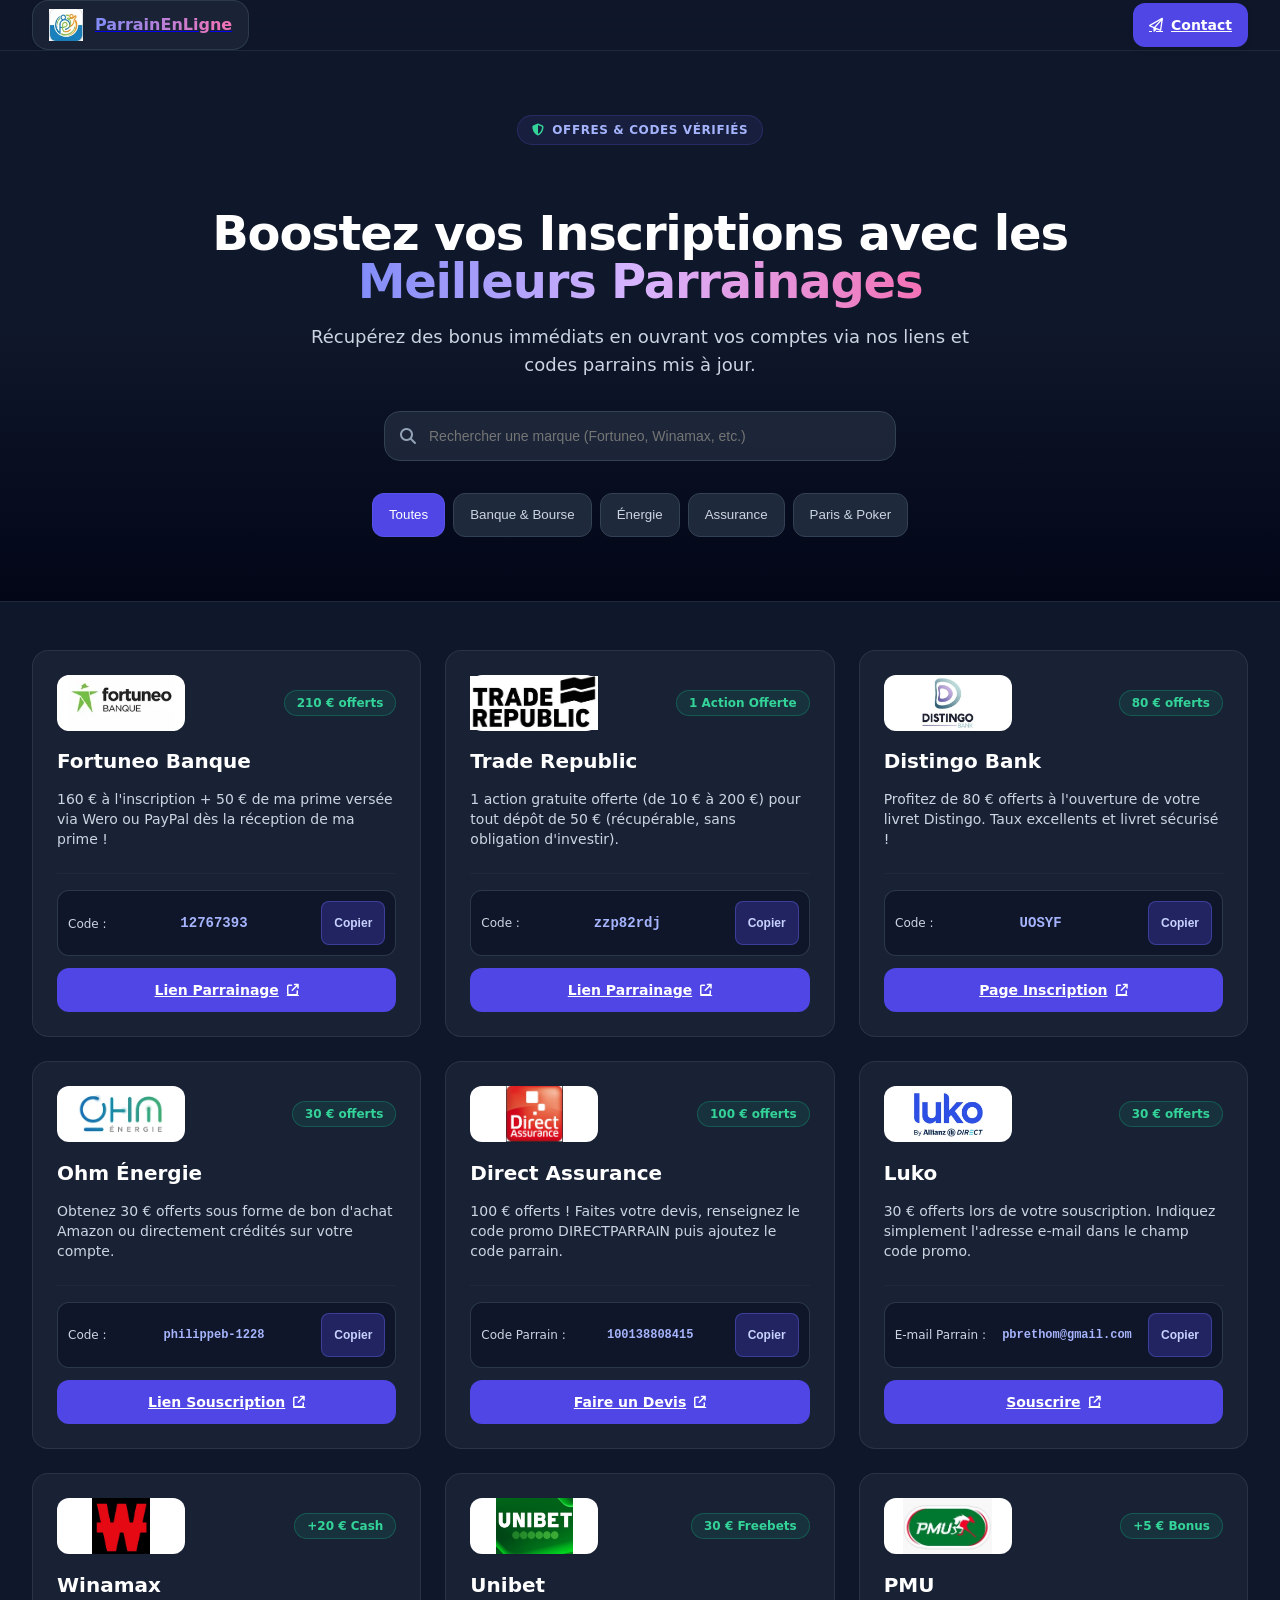
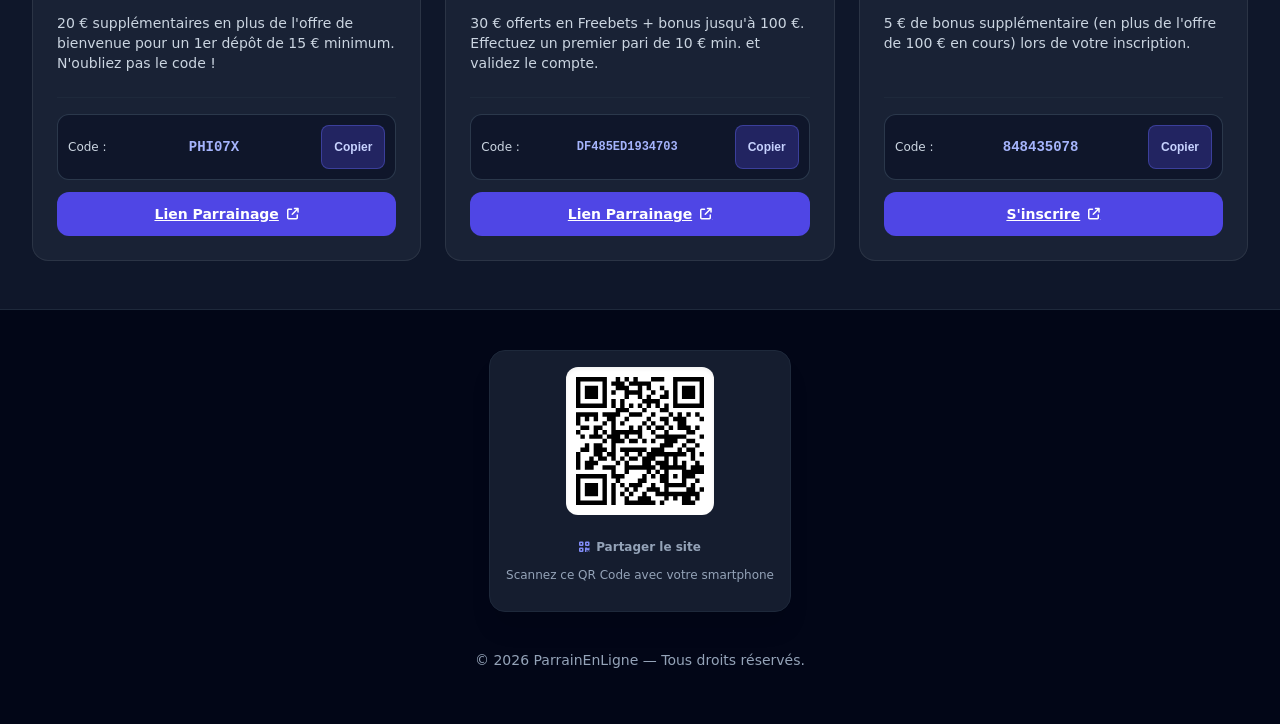
==== commit 33d2eb84: "Add files via upload" ====
--- a/index.html
+++ b/index.html
@@ -6,8 +6,8 @@
     <meta name="theme-color" content="#0f172a">
     <meta name="robots" content="index, follow, max-image-preview:large, max-snippet:-1, max-video-preview:-1">
     
-    <!-- Sécurité CSP stricte (sans unsafe-inline) -->
-    <meta http-equiv="Content-Security-Policy" content="default-src 'self'; script-src 'self'; style-src 'self' https://fonts.googleapis.com https://cdnjs.cloudflare.com; font-src 'self' https://fonts.gstatic.com https://cdnjs.cloudflare.com; img-src 'self' data: https:;">
+    <!-- Sécurité CSP structurée -->
+    <meta http-equiv="Content-Security-Policy" content="default-src 'self'; script-src 'self' 'unsafe-inline'; style-src 'self' 'unsafe-inline' https://fonts.googleapis.com https://cdnjs.cloudflare.com; font-src 'self' https://fonts.gstatic.com https://cdnjs.cloudflare.com; img-src 'self' data: https:;">
     
     <!-- URL Canonique & Favicon -->
     <link rel="canonical" href="https://pbrethomnoosfr-svg.github.io/parrainenligne/">
@@ -41,18 +41,12 @@
     <link rel="preconnect" href="https://fonts.gstatic.com" crossorigin>
     <link rel="preconnect" href="https://cdnjs.cloudflare.com">
 
-    <!-- Polices & Icônes -->
+    <!-- Chargement Asynchrone des Polices et Icônes -->
     <link rel="stylesheet" href="https://fonts.googleapis.com/css2?family=Plus+Jakarta+Sans:wght@400;500;600;700;800&amp;display=swap" media="print" onload="this.media='all'">
     <noscript><link rel="stylesheet" href="https://fonts.googleapis.com/css2?family=Plus+Jakarta+Sans:wght@400;500;600;700;800&amp;display=swap"></noscript>
 
     <link rel="stylesheet" href="https://cdnjs.cloudflare.com/ajax/libs/font-awesome/6.4.0/css/all.min.css" media="print" onload="this.media='all'">
     <noscript><link rel="stylesheet" href="https://cdnjs.cloudflare.com/ajax/libs/font-awesome/6.4.0/css/all.min.css"></noscript>
-
-    <!-- Feuille de style externe -->
-    <link rel="stylesheet" href="style.css">
-
-    <!-- Script applicatif différé -->
-    <script src="app.js" defer></script>
 
     <!-- Données Structurées JSON-LD -->
     <script type="application/ld+json">
@@ -65,6 +59,84 @@
       "inLanguage": "fr-FR"
     }
     </script>
+
+    <!-- CSS critique inliné -->
+    <style>
+        *, ::before, ::after { box-sizing: border-box; border-width: 0; border-style: solid; border-color: #e2e8f0; }
+        html { line-height: 1.5; -webkit-text-size-adjust: 100%; font-family: 'Plus Jakarta Sans', system-ui, -apple-system, sans-serif; }
+        body { margin: 0; line-height: inherit; background-color: #0f172a; color: #f1f5f9; min-height: 100vh; display: flex; flex-direction: column; }
+        .scroll-smooth { scroll-behavior: smooth; }
+        .glass-card { background: rgba(30, 41, 59, 0.7); backdrop-filter: blur(12px); -webkit-backdrop-filter: blur(12px); border: 1px solid rgba(255, 255, 255, 0.08); }
+        .toast { transform: translateY(100%); opacity: 0; transition: all 0.3s cubic-bezier(0.68, -0.55, 0.265, 1.55); }
+        .toast.show { transform: translateY(0); opacity: 1; }
+        
+        /* Cibles tactiles optimisées mobile (A11y) */
+        .touch-target { min-height: 44px; display: inline-flex; align-items: center; justify-content: center; }
+
+        /* Utilitaires CSS */
+        .fixed { position: fixed; } .sticky { position: sticky; } .relative { position: relative; } .absolute { position: absolute; }
+        .top-0 { top: 0; } .bottom-6 { bottom: 1.5rem; } .right-6 { right: 1.5rem; } .left-4 { left: 1rem; } .top-1\/2 { top: 50%; } .-translate-y-1\/2 { transform: translateY(-50%); }
+        .z-10 { z-index: 10; } .z-40 { z-index: 40; } .z-50 { z-index: 50; }
+        .flex { display: flex; } .inline-flex { display: inline-flex; } .grid { display: grid; } .hidden { display: none; }
+        .flex-col { flex-direction: column; } .flex-wrap { flex-wrap: wrap; } .flex-1 { flex: 1 1 0%; }
+        .items-center { align-items: center; } .justify-between { justify-content: space-between; } .justify-center { justify-content: center; }
+        .gap-1\.5 { gap: 0.375rem; } .gap-2 { gap: 0.5rem; } .gap-3 { gap: 0.75rem; } .gap-6 { gap: 1.5rem; }
+        .w-full { width: 100%; } .w-auto { width: auto; } .w-32 { width: 8rem; } .h-8 { height: 2rem; } .h-14 { height: 3.5rem; } .h-32 { height: 8rem; } .min-h-screen { min-height: 100vh; }
+        .max-w-xs { max-width: 20rem; } .max-w-lg { max-width: 32rem; } .max-w-2xl { max-width: 42rem; } .max-w-7xl { max-width: 80rem; } .mx-auto { margin-left: auto; margin-right: auto; }
+        .p-2 { padding: 0.5rem; } .p-2\.5 { padding: 0.625rem; } .p-4 { padding: 1rem; } .p-6 { padding: 1.5rem; }
+        .px-3 { padding-left: 0.75rem; padding-right: 0.75rem; } .px-3\.5 { padding-left: 0.875rem; padding-right: 0.875rem; } .px-4 { padding-left: 1rem; padding-right: 1rem; } .px-5 { padding-left: 1.25rem; padding-right: 1.25rem; }
+        .py-1 { padding-top: 0.25rem; padding-bottom: 0.25rem; } .py-1\.5 { padding-top: 0.375rem; padding-bottom: 0.375rem; } .py-2 { padding-top: 0.5rem; padding-bottom: 0.5rem; } .py-2\.5 { padding-top: 0.625rem; padding-bottom: 0.625rem; } .py-3 { padding-top: 0.75rem; padding-bottom: 0.75rem; } .py-3\.5 { padding-top: 0.875rem; padding-bottom: 0.875rem; } .py-10 { padding-top: 2.5rem; padding-bottom: 2.5rem; } .py-12 { padding-top: 3rem; padding-bottom: 3rem; }
+        .pt-4 { padding-top: 1rem; } .pl-11 { padding-left: 2.75rem; } .pr-4 { padding-right: 1rem; }
+        .mb-2 { margin-bottom: 0.5rem; } .mb-4 { margin-bottom: 1rem; } .mb-6 { margin-bottom: 1.5rem; } .mb-8 { margin-bottom: 2rem; } .mt-0\.5 { margin-top: 0.125rem; }
+        .space-y-3 > :not([hidden]) ~ :not([hidden]) { margin-top: 0.75rem; }
+        .bg-slate-900 { background-color: #0f172a; } .bg-slate-900\/80 { background-color: rgba(15, 23, 42, 0.8); } .bg-slate-900\/90 { background-color: rgba(15, 23, 42, 0.9); }
+        .bg-slate-950 { background-color: #020617; } .bg-slate-800 { background-color: #1e293b; } .bg-slate-800\/80 { background-color: rgba(30, 41, 59, 0.8); } .bg-slate-800\/90 { background-color: rgba(30, 41, 59, 0.9); }
+        .bg-white { background-color: #ffffff; } .bg-indigo-600 { background-color: #4f46e5; } .bg-indigo-600\/30 { background-color: rgba(79, 70, 229, 0.3); } .bg-indigo-500\/10 { background-color: rgba(99, 102, 241, 0.1); } .bg-emerald-500 { background-color: #10b981; } .bg-emerald-500\/10 { background-color: rgba(16, 185, 129, 0.1); }
+        .hover\:bg-indigo-500:hover { background-color: #6366f1; } .hover\:bg-indigo-600\/50:hover { background-color: rgba(79, 70, 229, 0.5); } .hover\:bg-slate-800:hover { background-color: #1e293b; } .hover\:bg-slate-700:hover { background-color: #334155; }
+        .border { border-width: 1px; } .border-b { border-bottom-width: 1px; } .border-t { border-top-width: 1px; }
+        .border-slate-800 { border-color: #1e293b; } .border-slate-700 { border-color: #334155; } .border-slate-700\/80 { border-color: rgba(51, 65, 85, 0.8); }
+        .border-indigo-500\/20 { border-color: rgba(99, 102, 241, 0.2); } .border-indigo-500\/40 { border-color: rgba(99, 102, 241, 0.4); } .hover\:border-indigo-500\/50:hover { border-color: rgba(99, 102, 241, 0.5); }
+        .border-emerald-500\/30 { border-color: rgba(16, 185, 129, 0.3); } .border-emerald-400\/30 { border-color: rgba(52, 211, 153, 0.3); }
+        .rounded-lg { border-radius: 0.5rem; } .rounded-xl { border-radius: 0.75rem; } .rounded-2xl { border-radius: 1rem; } .rounded-full { border-radius: 9999px; }
+        .text-xs { font-size: 0.75rem; line-height: 1rem; } .text-sm { font-size: 0.875rem; line-height: 1.25rem; } .text-base { font-size: 1rem; line-height: 1.5rem; } .text-lg { font-size: 1.125rem; line-height: 1.75rem; } .text-xl { font-size: 1.25rem; line-height: 1.75rem; } .text-3xl { font-size: 1.875rem; line-height: 2.25rem; }
+        .font-semibold { font-weight: 600; } .font-bold { font-weight: 700; } .font-extrabold { font-weight: 800; } .font-mono { font-family: ui-monospace, SFMono-Regular, Menlo, Monaco, Consolas, monospace; }
+        .uppercase { text-transform: uppercase; } .tracking-wider { letter-spacing: 0.05em; } .tracking-tight { letter-spacing: -0.025em; } .leading-tight { line-height: 1.25; } .text-center { text-align: center; }
+        .text-white { color: #ffffff; } .text-slate-100 { color: #f1f5f9; } .text-slate-300 { color: #cbd5e1; } .text-slate-400 { color: #94a3b8; } .text-slate-500 { color: #64748b; } .text-indigo-200 { color: #c7d2fe; } .text-indigo-300 { color: #a5b4fc; } .text-indigo-400 { color: #818cf8; } .text-emerald-400 { color: #34d399; }
+        .hover\:text-indigo-400:hover { color: #818cf8; }
+        .bg-gradient-to-b { background-image: linear-gradient(to bottom, var(--tw-gradient-stops)); }
+        .bg-gradient-to-r { background-image: linear-gradient(to right, var(--tw-gradient-stops)); }
+        .from-slate-900 { --tw-gradient-from: #0f172a; --tw-gradient-stops: var(--tw-gradient-from), var(--tw-gradient-to, rgba(15, 23, 42, 0)); }
+        .via-slate-900\/90 { --tw-gradient-stops: var(--tw-gradient-from), rgba(15, 23, 42, 0.9), var(--tw-gradient-to, rgba(15, 23, 42, 0)); }
+        .to-slate-950 { --tw-gradient-to: #020617; }
+        .from-indigo-400 { --tw-gradient-from: #818cf8; --tw-gradient-stops: var(--tw-gradient-from), var(--tw-gradient-to, rgba(129, 140, 248, 0)); }
+        .via-purple-300 { --tw-gradient-stops: var(--tw-gradient-from), #d8b4fe, var(--tw-gradient-to, rgba(216, 180, 254, 0)); }
+        .to-pink-400 { --tw-gradient-to: #f472b6; }
+        .bg-clip-text { -webkit-background-clip: text; background-clip: text; } .text-transparent { color: transparent; }
+        .shadow-sm { box-shadow: 0 1px 2px 0 rgba(0, 0, 0, 0.05); } .shadow-md { box-shadow: 0 4px 6px -1px rgba(0, 0, 0, 0.1); } .shadow-xl { box-shadow: 0 20px 25px -5px rgba(0, 0, 0, 0.1); } .shadow-2xl { box-shadow: 0 25px 50px -12px rgba(0, 0, 0, 0.25); } .shadow-inner { box-shadow: inset 0 2px 4px 0 rgba(0,0,0,0.06); }
+        .backdrop-blur-md { backdrop-filter: blur(12px); -webkit-backdrop-filter: blur(12px); }
+        .transition { transition-property: color, background-color, border-color, transform, opacity; transition-duration: 150ms; } .duration-300 { transition-duration: 300ms; }
+        .object-contain { object-fit: contain; } .sr-only { position: absolute; width: 1px; height: 1px; padding: 0; margin: -1px; overflow: hidden; clip: rect(0, 0, 0, 0); border: 0; }
+        .focus\:outline-none:focus { outline: 2px solid transparent; outline-offset: 2px; }
+        .focus\:border-indigo-500:focus { border-color: #6366f1; }
+        .focus\:ring-2:focus { box-shadow: 0 0 0 2px rgba(99, 102, 241, 0.3); }
+
+        @media (min-width: 640px) {
+            .sm\:inline { display: inline; }
+            .sm\:px-6 { padding-left: 1.5rem; padding-right: 1.5rem; }
+            .sm\:text-5xl { font-size: 3rem; line-height: 1; }
+            .sm\:text-sm { font-size: 0.875rem; line-height: 1.25rem; }
+            .sm\:text-lg { font-size: 1.125rem; line-height: 1.75rem; }
+        }
+        @media (min-width: 768px) {
+            .md\:flex { display: flex; }
+            .md\:grid-cols-2 { grid-template-columns: repeat(2, minmax(0, 1fr)); }
+        }
+        @media (min-width: 1024px) {
+            .lg\:px-8 { padding-left: 2rem; padding-right: 2rem; }
+            .lg\:py-16 { padding-top: 4rem; padding-bottom: 4rem; }
+            .lg\:grid-cols-3 { grid-template-columns: repeat(3, minmax(0, 1fr)); }
+        }
+    </style>
 </head>
 <body class="bg-slate-900 font-sans text-slate-100 min-h-screen flex flex-col">
 
@@ -435,5 +507,83 @@
         </div>
     </footer>
 
+    <!-- JavaScript Nettoyé & Optimisé -->
+    <script>
+        document.addEventListener('DOMContentLoaded', () => {
+            let currentCategory = 'all';
+            let debounceTimer = null;
+            let toastTimer = null;
+
+            const filterButtons = document.querySelectorAll('.filter-btn');
+            const searchInput = document.getElementById('searchInput');
+            const cards = document.querySelectorAll('.offer-card');
+            const copyButtons = document.querySelectorAll('.copy-btn');
+            const toast = document.getElementById('toast');
+            const toastMessage = document.getElementById('toast-message');
+
+            function applyFilters() {
+                const query = searchInput ? searchInput.value.toLowerCase().trim() : '';
+
+                cards.forEach(card => {
+                    const matchesCategory = (currentCategory === 'all' || card.dataset.category === currentCategory);
+                    const matchesSearch = !query || card.textContent.toLowerCase().includes(query);
+
+                    card.style.display = (matchesCategory && matchesSearch) ? 'flex' : 'none';
+                });
+            }
+
+            function filterCategory(category) {
+                currentCategory = category;
+
+                filterButtons.forEach(btn => {
+                    const isSelected = btn.dataset.category === category;
+                    btn.setAttribute('aria-pressed', isSelected ? 'true' : 'false');
+                    if (isSelected) {
+                        btn.classList.add('bg-indigo-600', 'text-white');
+                        btn.classList.remove('bg-slate-800', 'text-slate-300');
+                    } else {
+                        btn.classList.remove('bg-indigo-600', 'text-white');
+                        btn.classList.add('bg-slate-800', 'text-slate-300');
+                    }
+                });
+
+                applyFilters();
+            }
+
+            filterButtons.forEach(btn => {
+                btn.addEventListener('click', () => filterCategory(btn.dataset.category));
+            });
+
+            if (searchInput) {
+                searchInput.addEventListener('input', () => {
+                    clearTimeout(debounceTimer);
+                    debounceTimer = setTimeout(applyFilters, 100);
+                });
+            }
+
+            copyButtons.forEach(btn => {
+                btn.addEventListener('click', () => {
+                    const code = btn.dataset.copyCode;
+                    const name = btn.dataset.copyName;
+
+                    if (!code) return;
+
+                    navigator.clipboard.writeText(code).then(() => {
+                        if (toast && toastMessage) {
+                            toastMessage.textContent = `Code ${name || ''} copié dans le presse-papier !`;
+                            toast.classList.add('show');
+
+                            clearTimeout(toastTimer);
+                            toastTimer = setTimeout(() => {
+                                toast.classList.remove('show');
+                            }, 3000);
+                        }
+                    }).catch(err => {
+                        console.error('Erreur de copie :', err);
+                    });
+                });
+            });
+        });
+    </script>
 </body>
 </html>
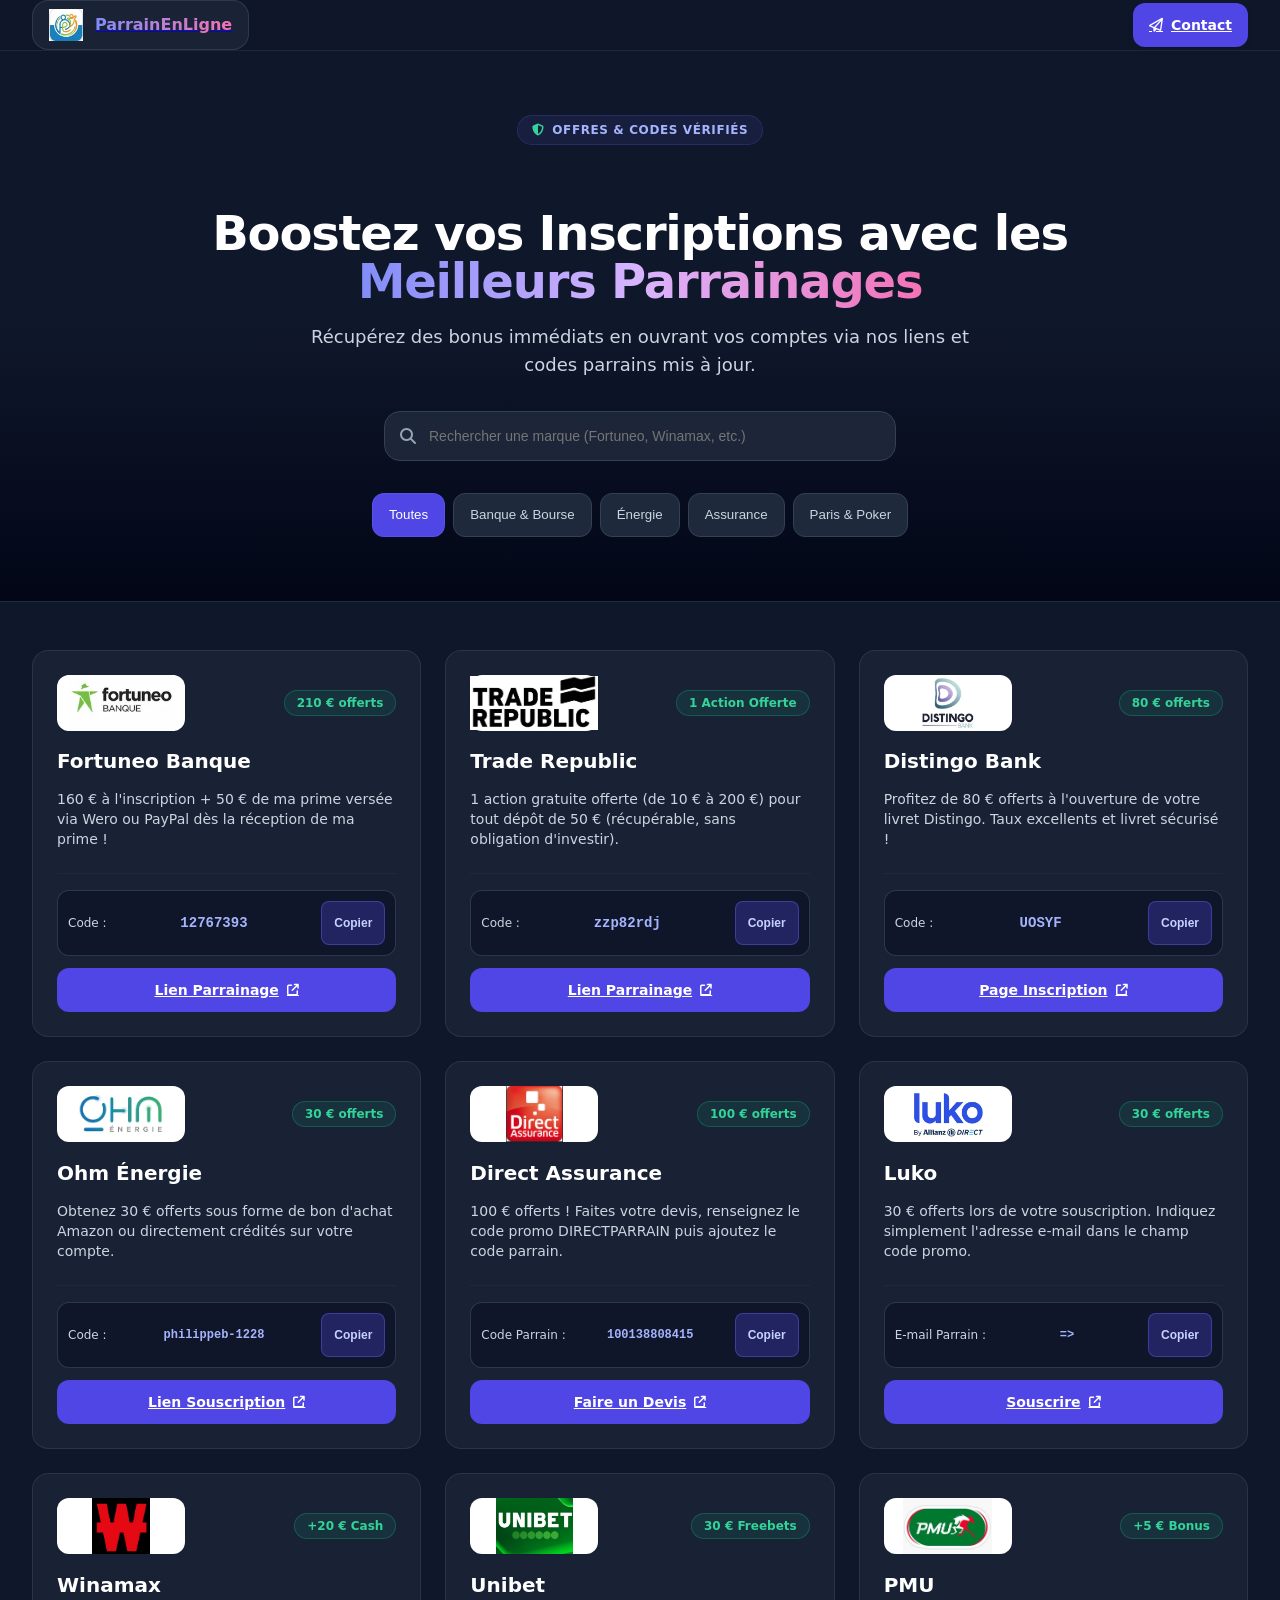
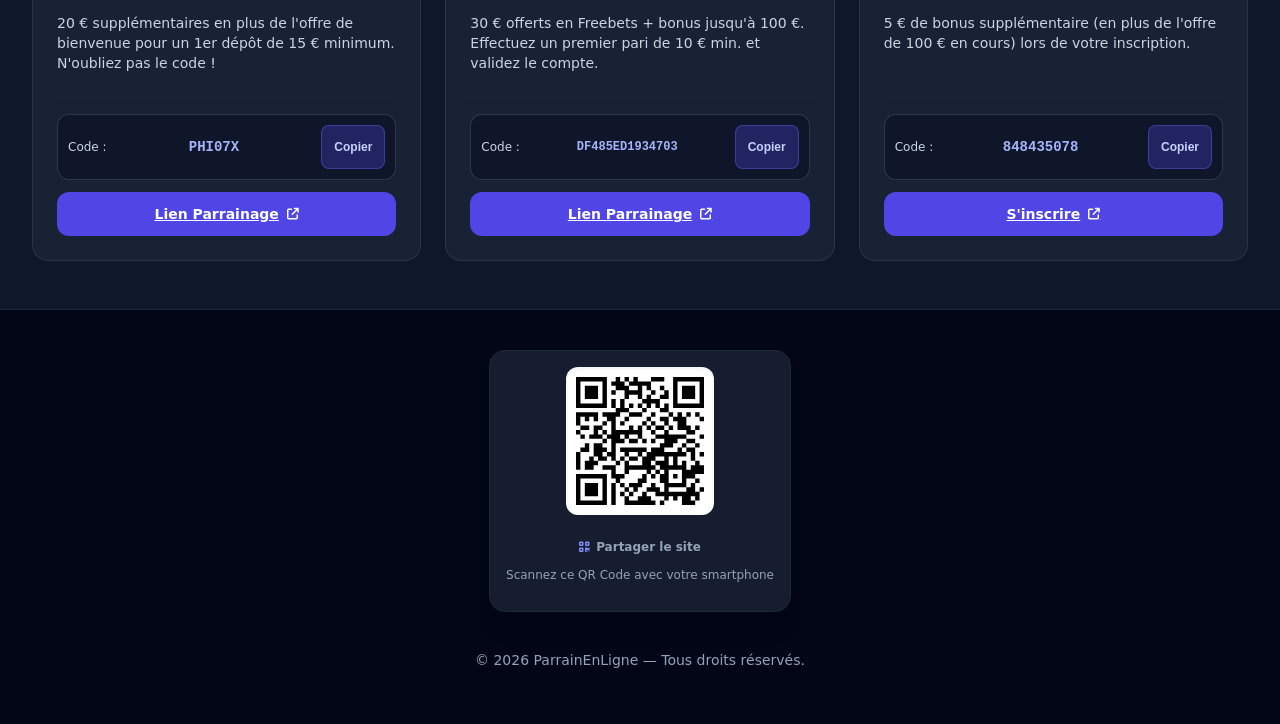
==== commit c05b7f98: "Add files via upload" ====
--- a/index.html
+++ b/index.html
@@ -383,7 +383,7 @@
                 <div class="space-y-3 pt-4 border-t border-slate-800">
                     <div class="bg-slate-900/90 border border-slate-700/80 rounded-xl p-2.5 flex items-center justify-between">
                         <span class="text-xs text-slate-300">E-mail Parrain :</span>
-                        <code class="font-mono text-indigo-300 font-bold text-xs">pbrethom@gmail.com</code>
+                        <code class="font-mono text-indigo-300 font-bold text-xs"> => </code>
                         <button type="button" data-copy-code="pbrethom@gmail.com" data-copy-name="Luko" class="copy-btn bg-indigo-600/30 hover:bg-indigo-600/50 text-indigo-200 text-xs font-bold px-3 py-1.5 rounded-lg border border-indigo-500/40 transition touch-target">
                             Copier
                         </button>
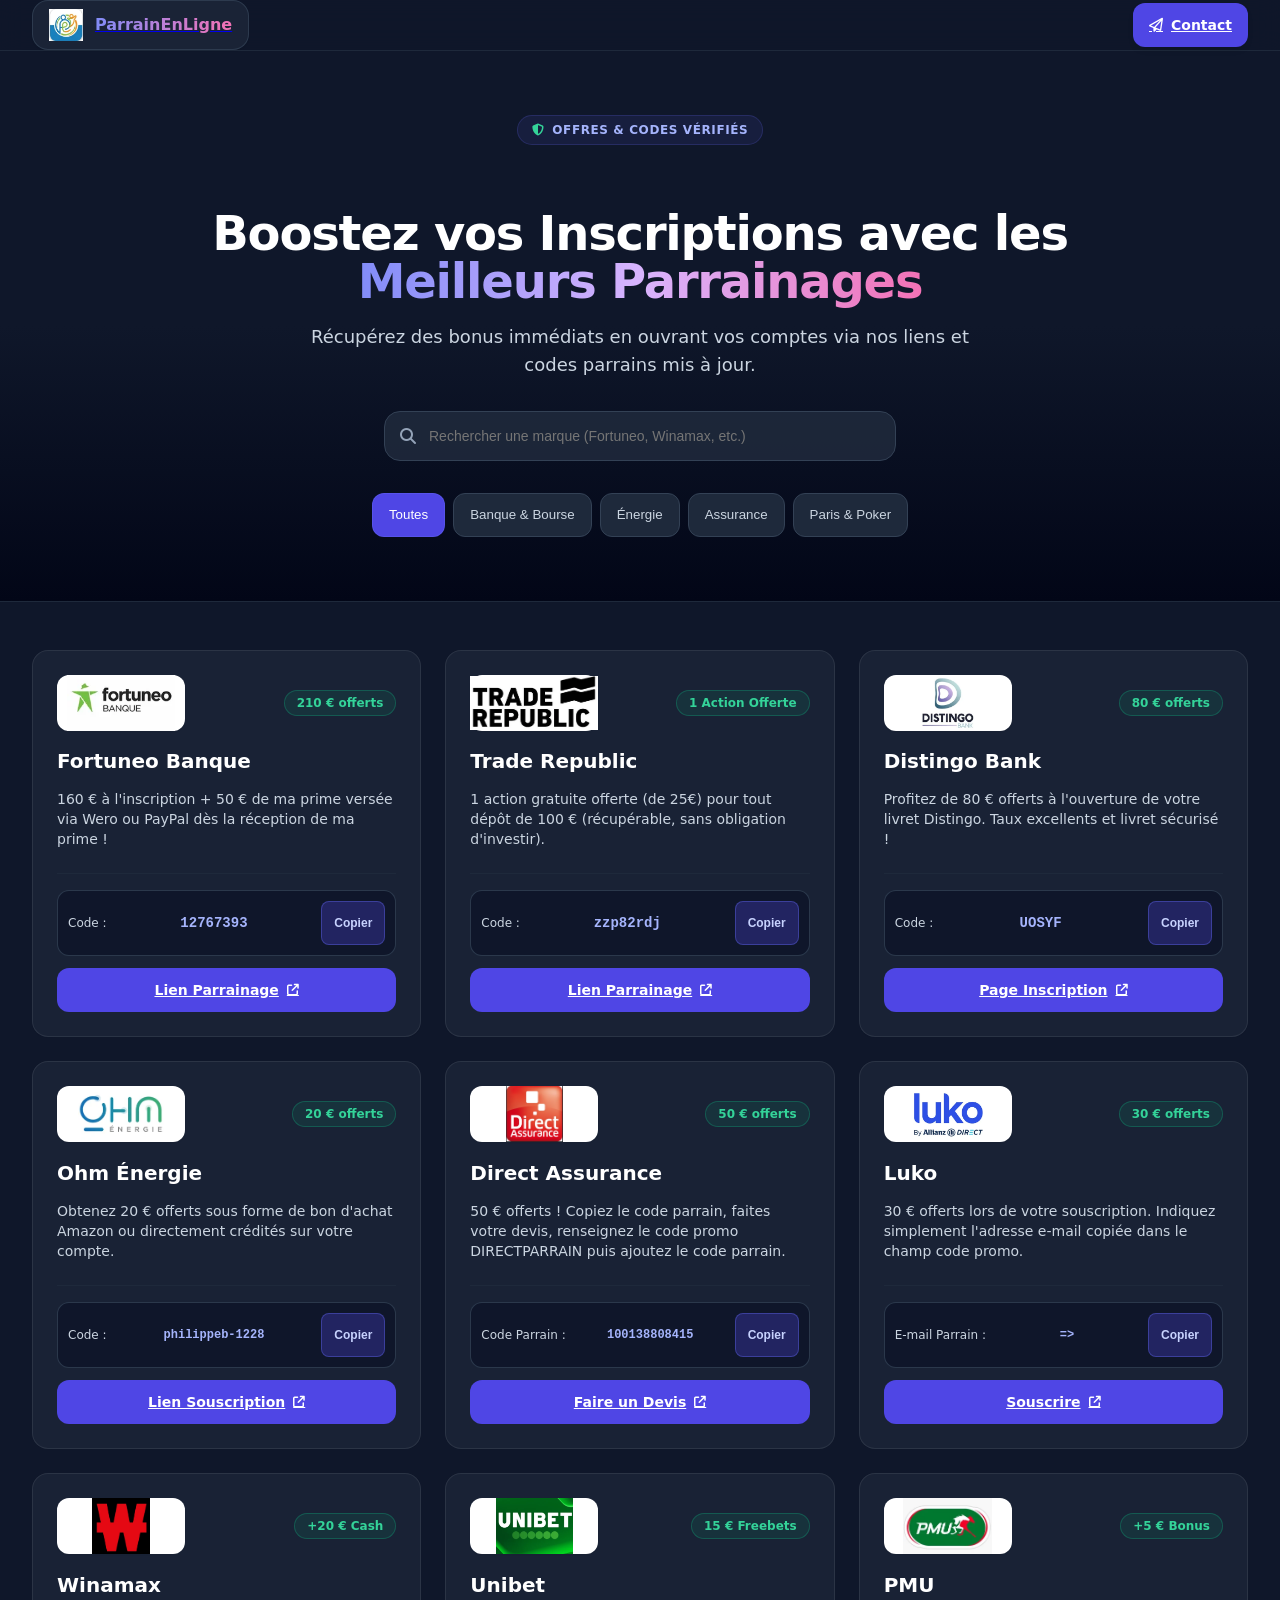
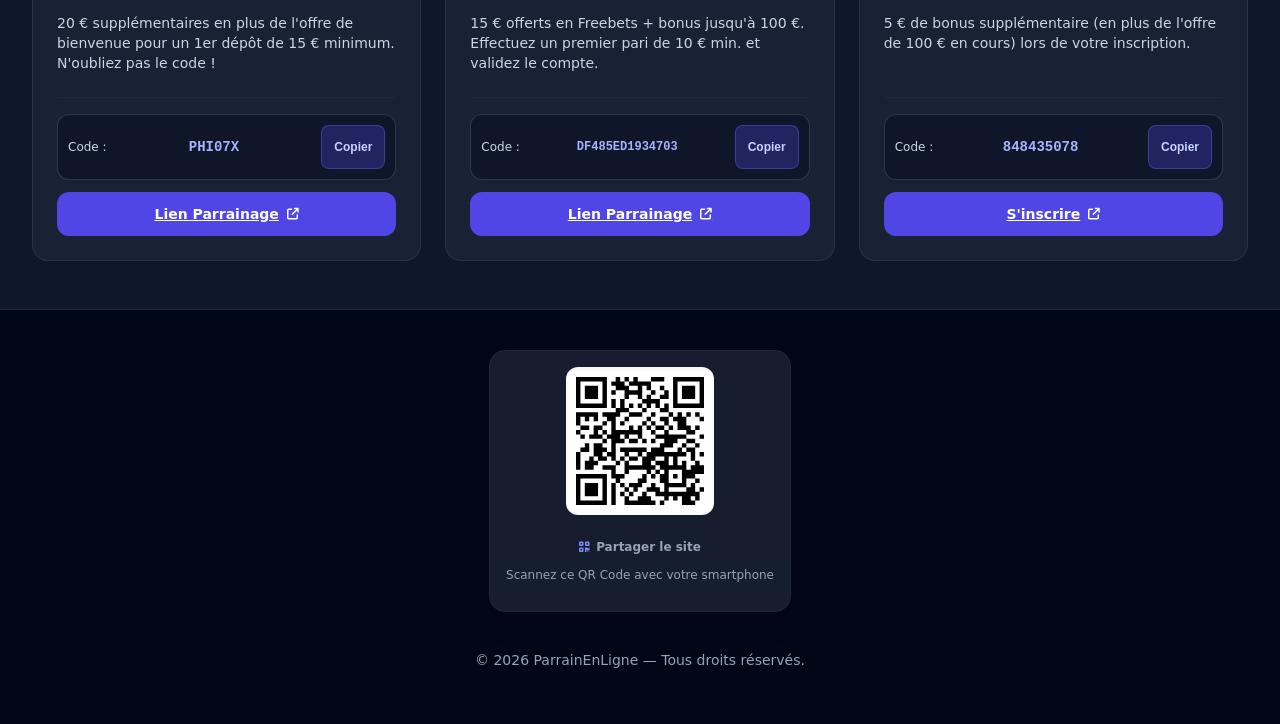
==== commit d67d10c8: "Add files via upload" ====
--- a/index.html
+++ b/index.html
@@ -257,7 +257,7 @@
                     </div>
                     <h2 class="text-xl font-bold text-white mb-2">Trade Republic</h2>
                     <p class="text-slate-300 text-sm mb-6">
-                        1 action gratuite offerte (de 10 € à 200 €) pour tout dépôt de 50 € (récupérable, sans obligation d'investir).
+                        1 action gratuite offerte (de 25€) pour tout dépôt de 100 € (récupérable, sans obligation d'investir).
                     </p>
                 </div>
                 <div class="space-y-3 pt-4 border-t border-slate-800">
@@ -312,12 +312,12 @@
                             <img src="Pictures/Ohm_Energie.webp" alt="Logo Ohm Énergie" width="128" height="56" loading="lazy" decoding="async" class="max-h-full max-w-full object-contain">
                         </div>
                         <span class="bg-emerald-500/10 text-emerald-400 border border-emerald-500/30 text-xs font-bold px-3 py-1 rounded-full">
-                            30 € offerts
+                            20 € offerts
                         </span>
                     </div>
                     <h2 class="text-xl font-bold text-white mb-2">Ohm Énergie</h2>
                     <p class="text-slate-300 text-sm mb-6">
-                        Obtenez 30 € offerts sous forme de bon d'achat Amazon ou directement crédités sur votre compte.
+                        Obtenez 20 € offerts sous forme de bon d'achat Amazon ou directement crédités sur votre compte.
                     </p>
                 </div>
                 <div class="space-y-3 pt-4 border-t border-slate-800">
@@ -342,12 +342,12 @@
                             <img src="Pictures/Direct_Assurance.webp" alt="Logo Direct Assurance" width="128" height="56" loading="lazy" decoding="async" class="max-h-full max-w-full object-contain">
                         </div>
                         <span class="bg-emerald-500/10 text-emerald-400 border border-emerald-500/30 text-xs font-bold px-3 py-1 rounded-full">
-                            100 € offerts
+                            50 € offerts
                         </span>
                     </div>
                     <h2 class="text-xl font-bold text-white mb-2">Direct Assurance</h2>
                     <p class="text-slate-300 text-sm mb-6">
-                        100 € offerts ! Faites votre devis, renseignez le code promo DIRECTPARRAIN puis ajoutez le code parrain.
+                        50 € offerts ! Copiez le code parrain, faites votre devis, renseignez le code promo DIRECTPARRAIN puis ajoutez le code parrain.
                     </p>
                 </div>
                 <div class="space-y-3 pt-4 border-t border-slate-800">
@@ -377,7 +377,7 @@
                     </div>
                     <h2 class="text-xl font-bold text-white mb-2">Luko</h2>
                     <p class="text-slate-300 text-sm mb-6">
-                        30 € offerts lors de votre souscription. Indiquez simplement l'adresse e-mail dans le champ code promo.
+                        30 € offerts lors de votre souscription. Indiquez simplement l'adresse e-mail copiée dans le champ code promo.
                     </p>
                 </div>
                 <div class="space-y-3 pt-4 border-t border-slate-800">
@@ -432,12 +432,12 @@
                             <img src="Pictures/Unibet.webp" alt="Logo Unibet" width="128" height="56" loading="lazy" decoding="async" class="max-h-full max-w-full object-contain">
                         </div>
                         <span class="bg-emerald-500/10 text-emerald-400 border border-emerald-500/30 text-xs font-bold px-3 py-1 rounded-full">
-                            30 € Freebets
+                            15 € Freebets
                         </span>
                     </div>
                     <h2 class="text-xl font-bold text-white mb-2">Unibet</h2>
                     <p class="text-slate-300 text-sm mb-6">
-                        30 € offerts en Freebets + bonus jusqu'à 100 €. Effectuez un premier pari de 10 € min. et validez le compte.
+                        15 € offerts en Freebets + bonus jusqu'à 100 €. Effectuez un premier pari de 10 € min. et validez le compte.
                     </p>
                 </div>
                 <div class="space-y-3 pt-4 border-t border-slate-800">
